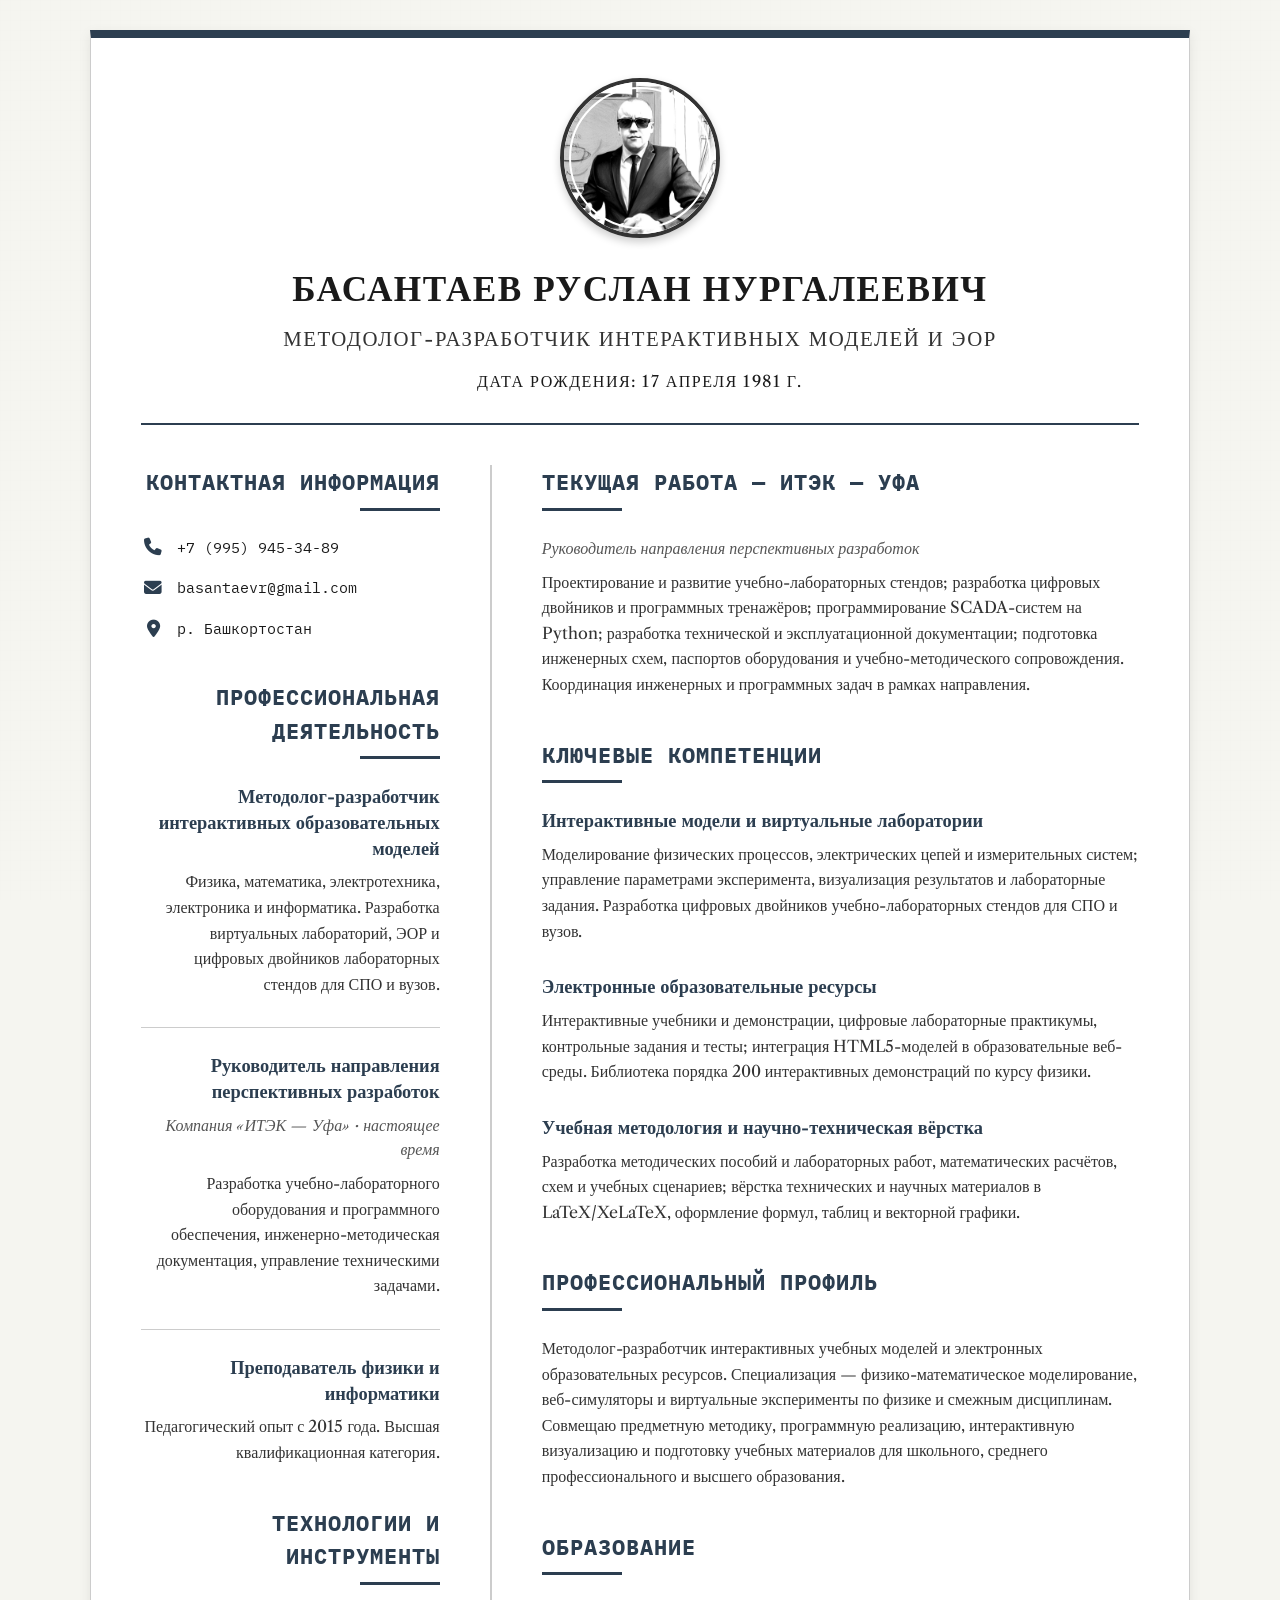
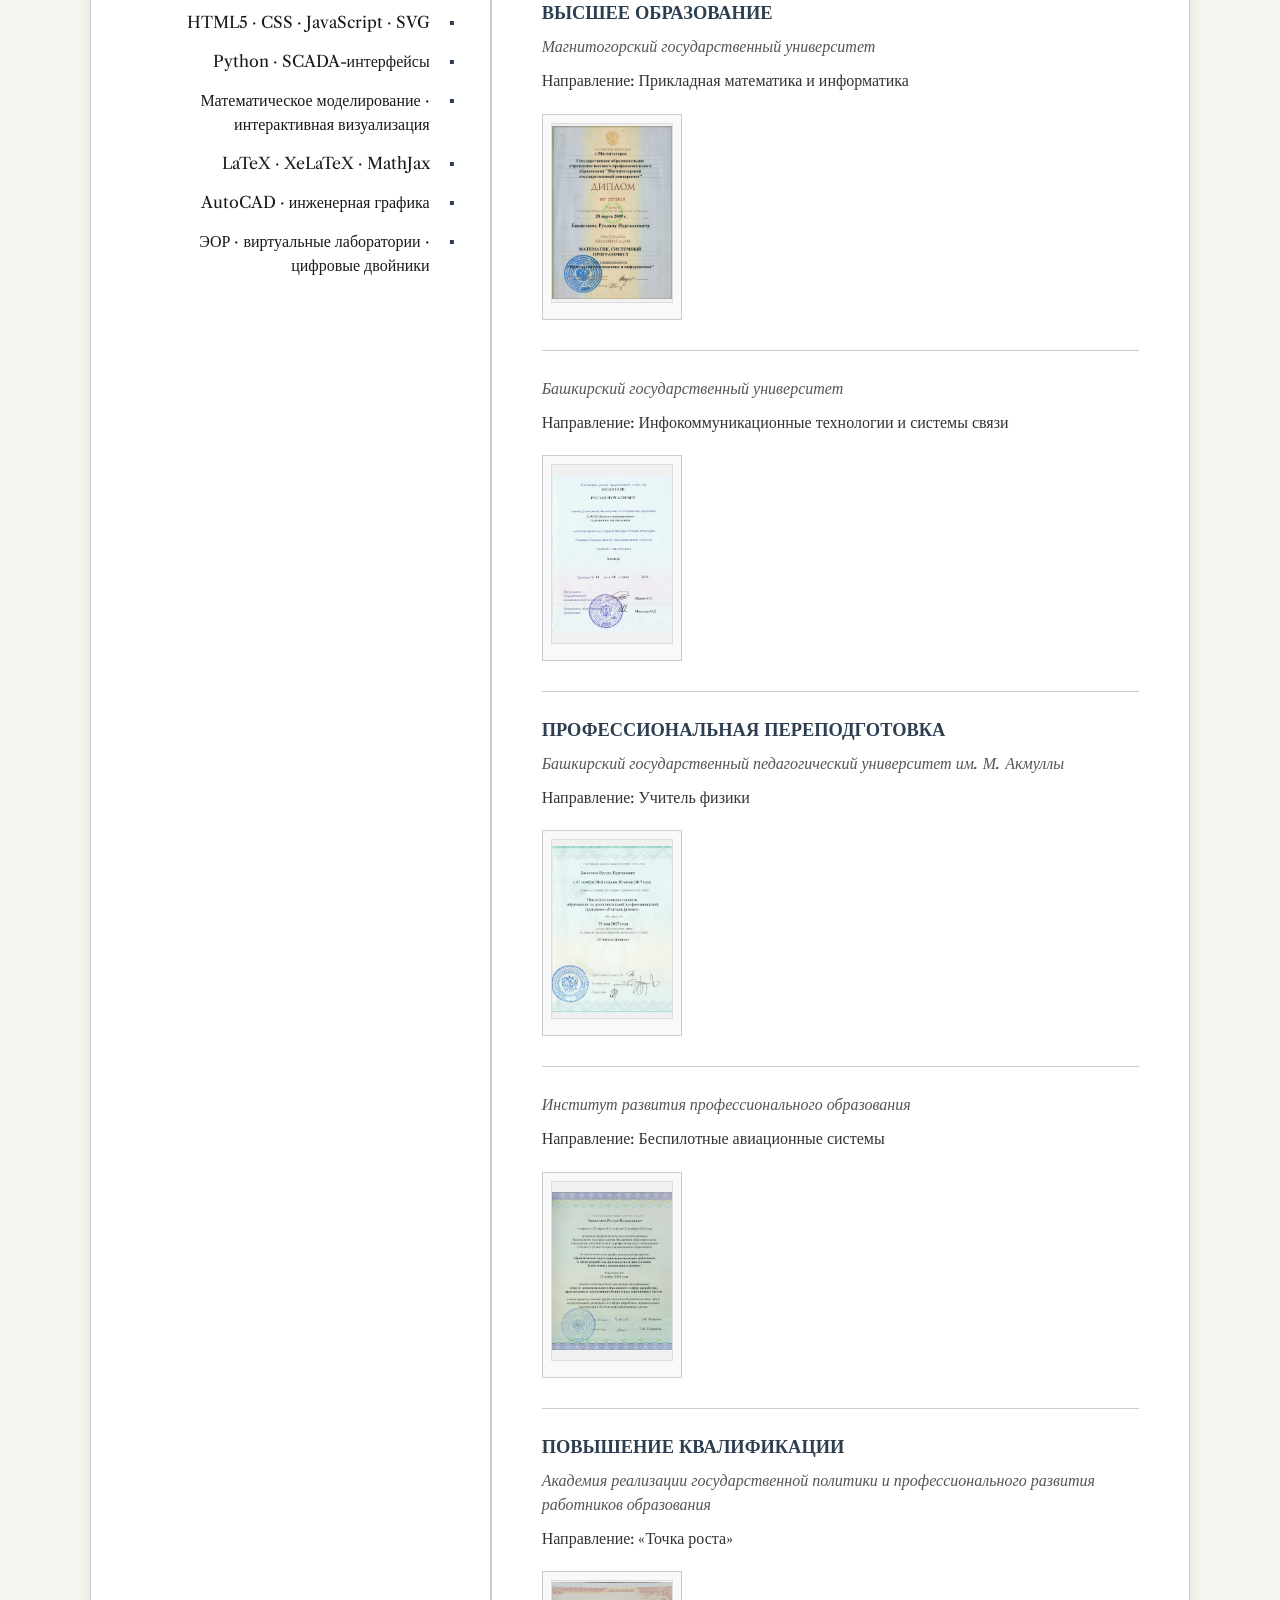
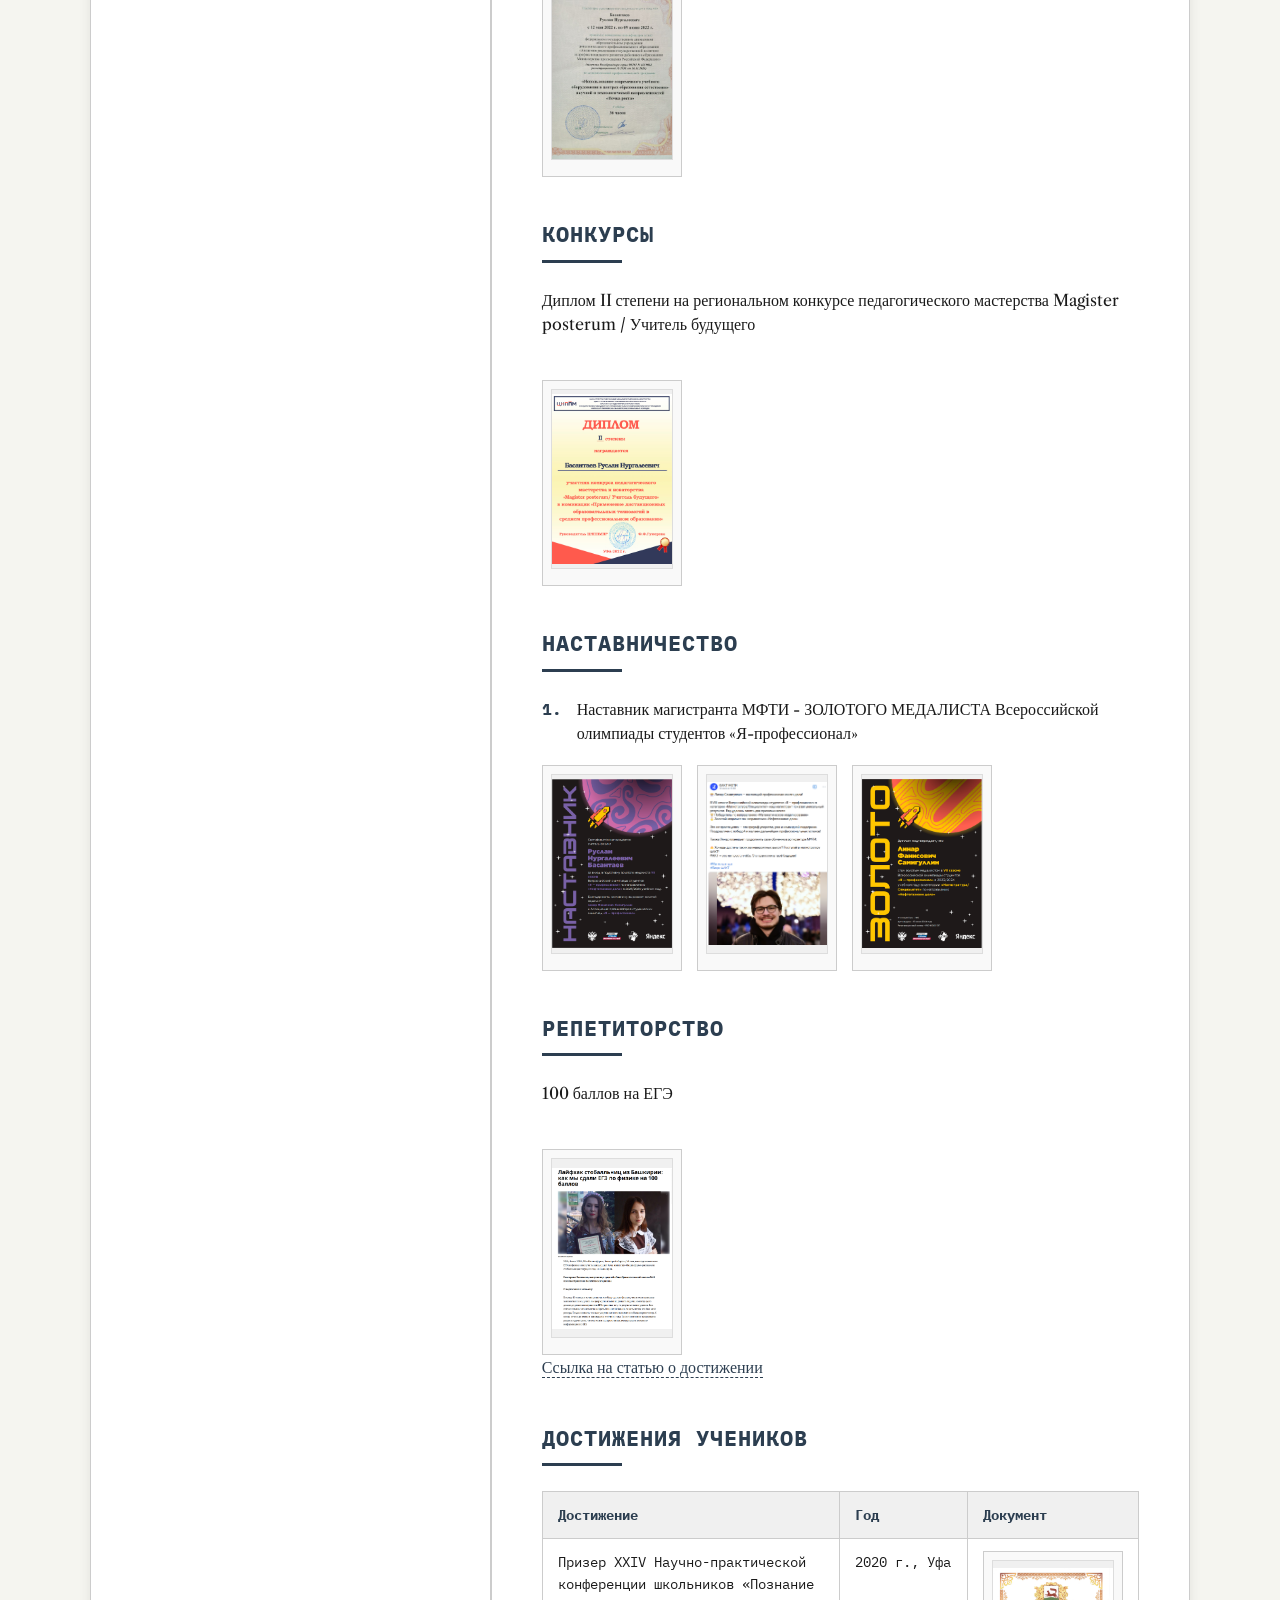
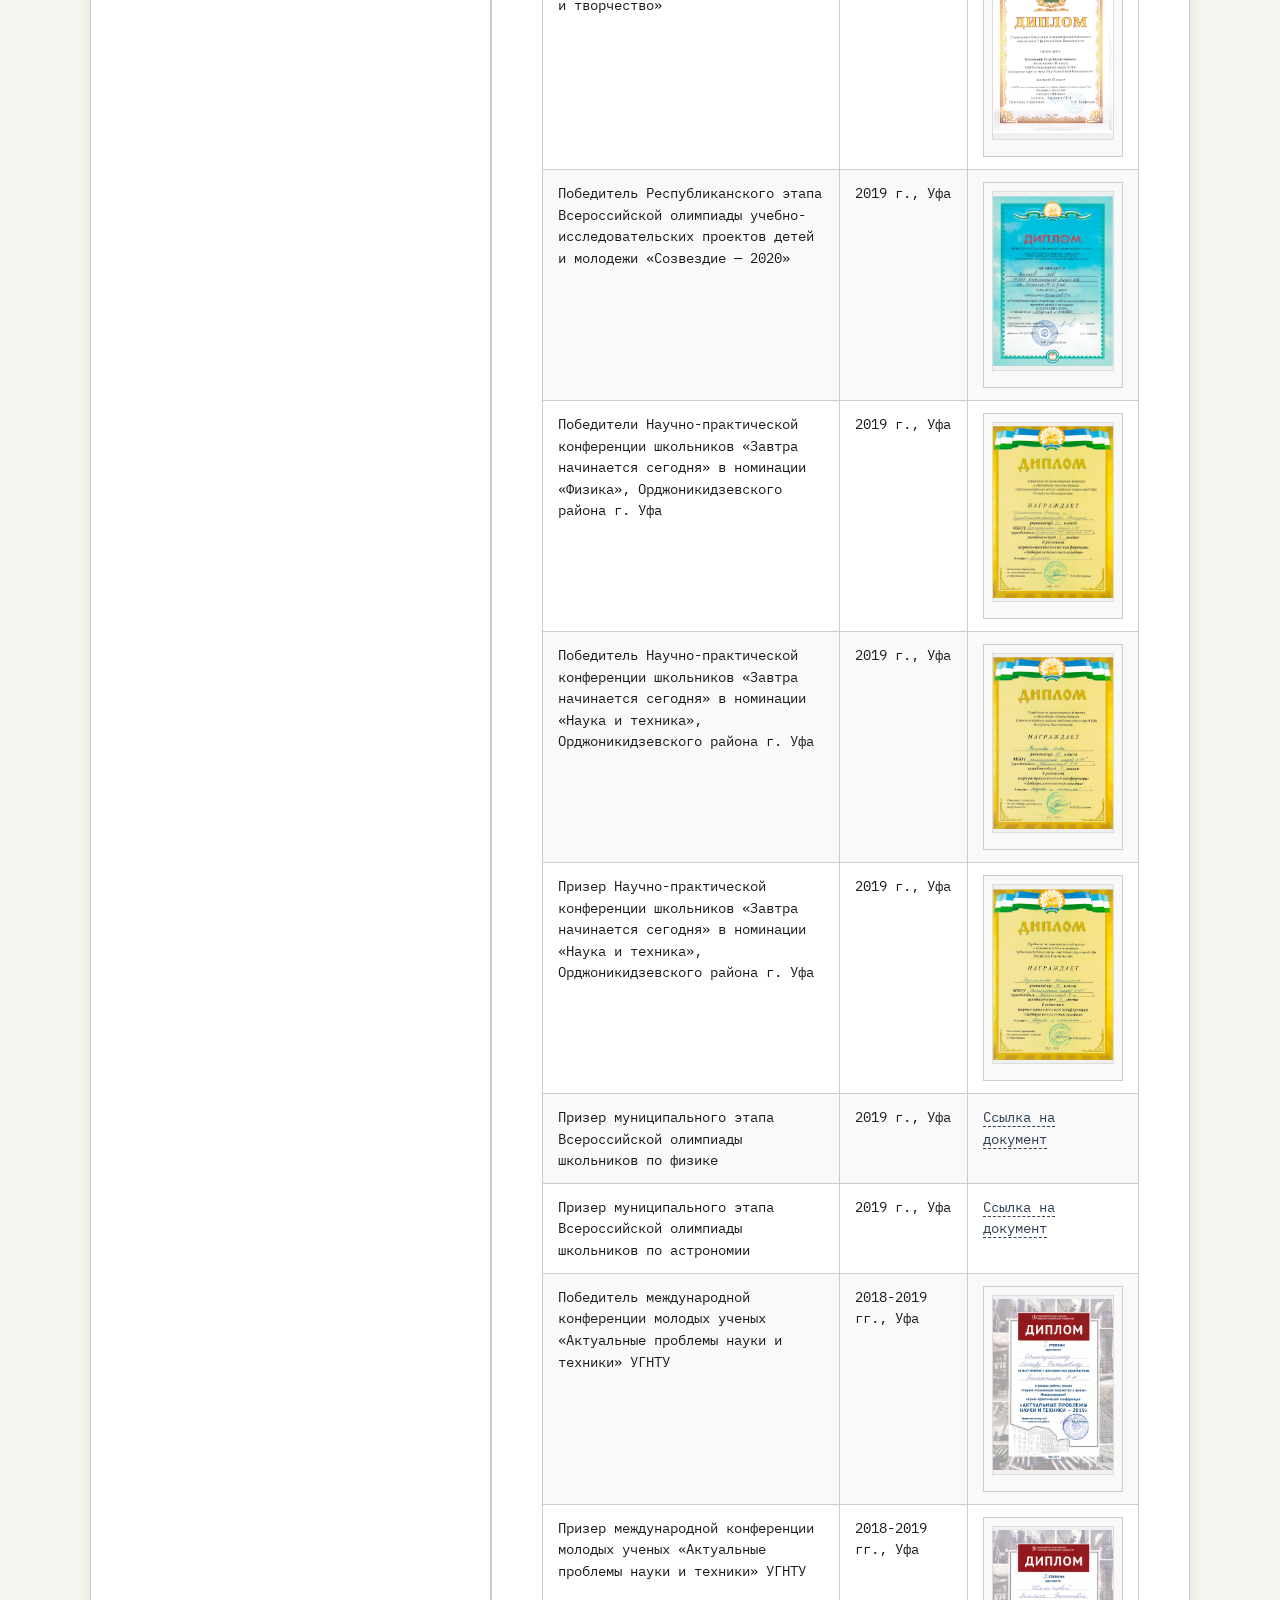
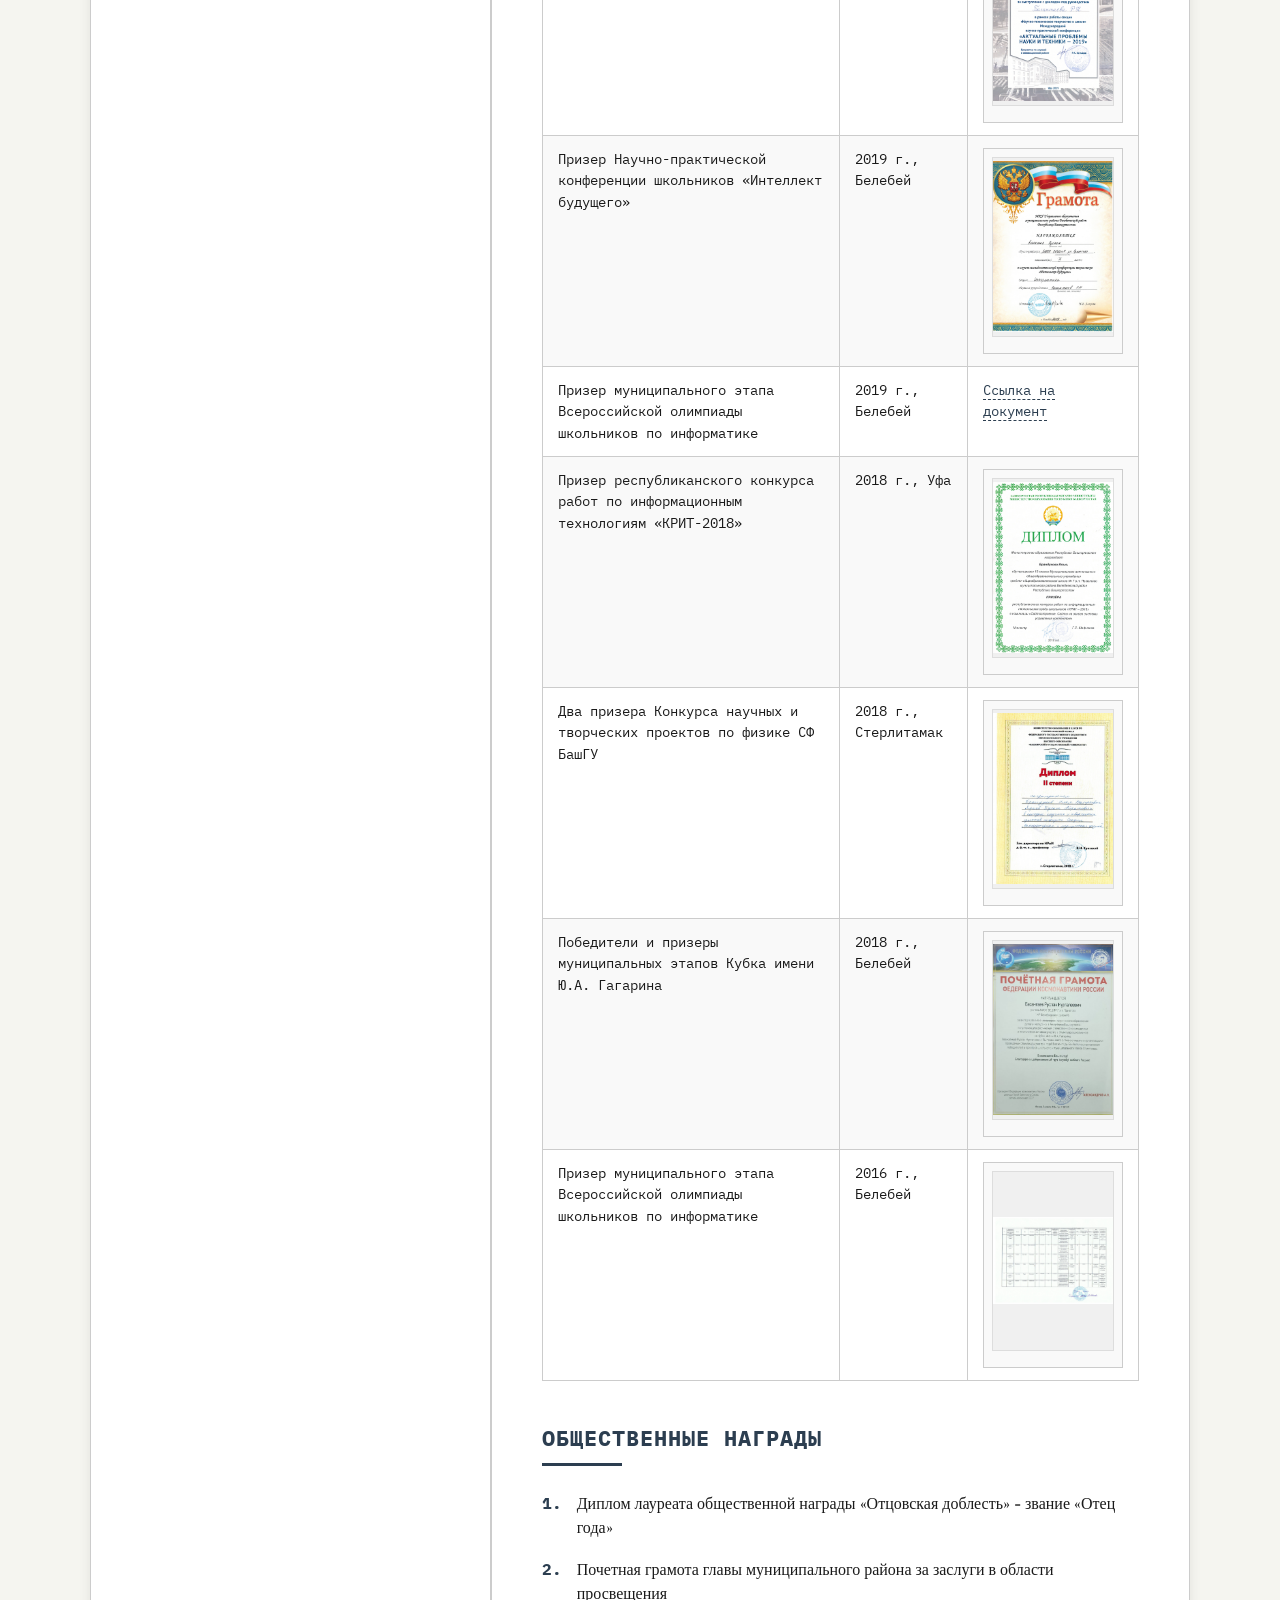
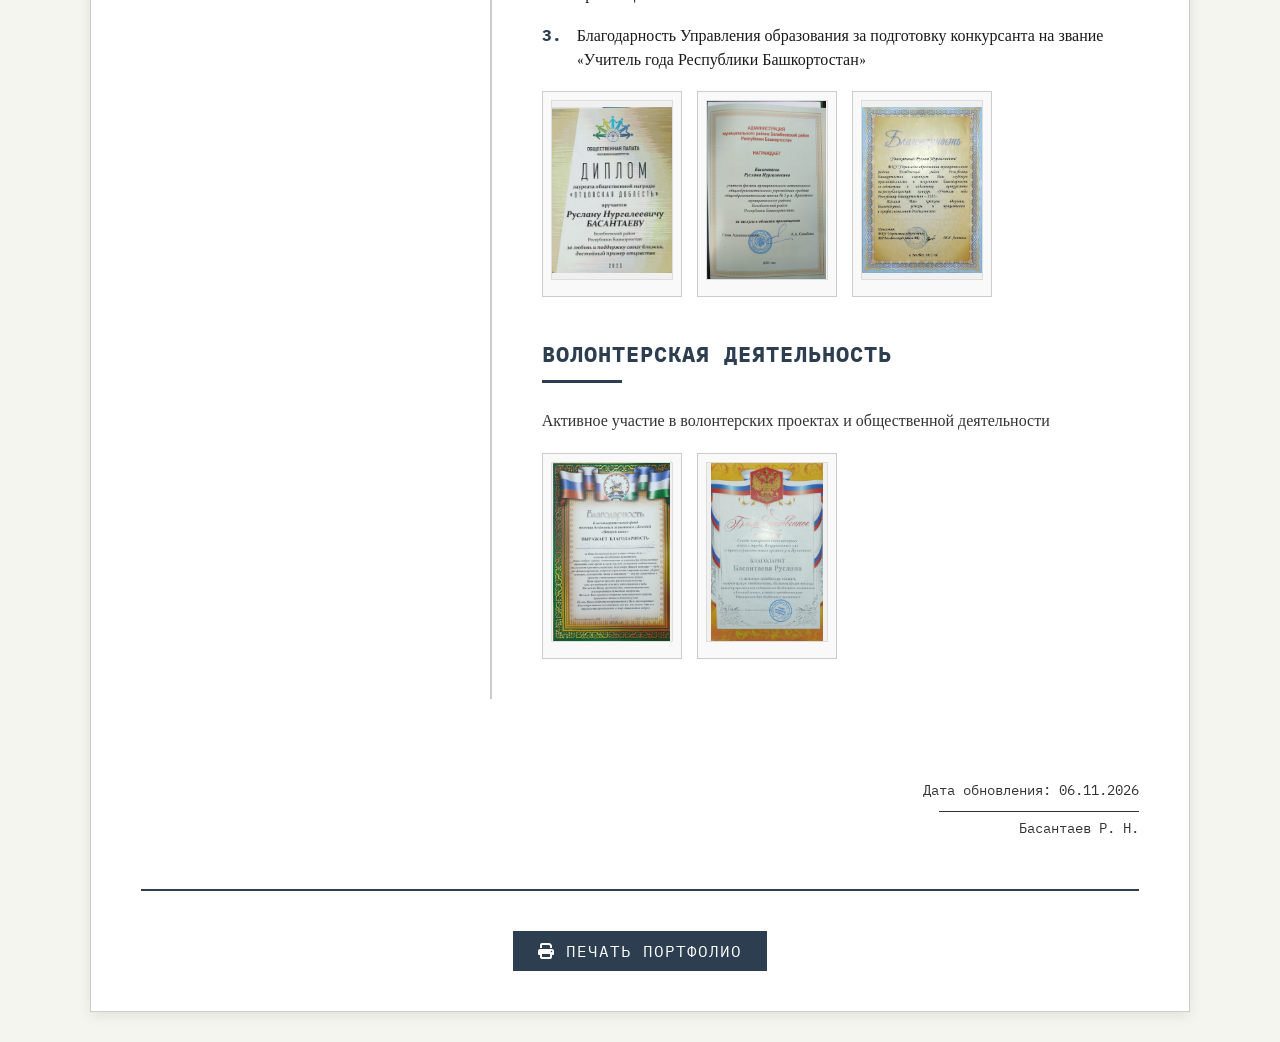
==== resume/index.html @ 33a7aa3a "Rename resume.html to index.html" ====
<!DOCTYPE html>

<html lang="ru">
<head>
<meta charset="utf-8"/>
<meta content="width=device-width, initial-scale=1.0" name="viewport"/>
<title>Резюме и портфолио | Басантаев Руслан Нургалеевич</title>
<link href="https://cdnjs.cloudflare.com/ajax/libs/font-awesome/6.4.0/css/all.min.css" rel="stylesheet"/>
<link href="./css/style.css" rel="stylesheet"/>
</head>
<body>
<div class="resume-container">
<section class="photo-section">
<div class="photo-frame">
<!-- Замените src на путь к вашему фото -->
<img alt="Фото Басантаева Руслана Нургалеевича" class="photo" src="0dVAI6hSGItsMBfYwSBEcs9InA6BLkmw3Iu_71qno-vrOnsrX89E6ayIf4yFvtEb_t-EjavZJ-L7IXu1hBf8FfgZ.jpg"/>
</div>
<div class="name-title">
<h1 class="name">Басантаев Руслан Нургалеевич</h1>
<p class="title">Методолог-разработчик интерактивных моделей и ЭОР</p>
<p>Дата рождения: 17 апреля 1981 г.</p>
</div>
</section>
<section class="content">
<div class="left-column">
<div class="section">
<h2 class="section-title">КОНТАКТНАЯ ИНФОРМАЦИЯ</h2>
<ul class="contact-info">
<li>
<span>+7 (995) 945-34-89</span>
<i class="fas fa-phone"></i>
</li>
<li>
<span>basantaevr@gmail.com</span>
<i class="fas fa-envelope"></i>
</li>
<li>
<span>р. Башкортостан</span>
<i class="fas fa-map-marker-alt"></i>
</li>
</ul>
</div>
<div class="section">
<h2 class="section-title">ПРОФЕССИОНАЛЬНАЯ ДЕЯТЕЛЬНОСТЬ</h2>
<div class="item">
<div class="item-title">Методолог-разработчик интерактивных образовательных моделей</div>
<div class="item-description">Физика, математика, электротехника, электроника и информатика. Разработка виртуальных лабораторий, ЭОР и цифровых двойников лабораторных стендов для СПО и вузов.</div>
</div>
<div class="separator"></div>
<div class="item">
<div class="item-title">Руководитель направления перспективных разработок</div>
<div class="item-subtitle">Компания «ИТЭК — Уфа» · настоящее время</div>
<div class="item-description">Разработка учебно-лабораторного оборудования и программного обеспечения, инженерно-методическая документация, управление техническими задачами.</div>
</div>
<div class="separator"></div>
<div class="item">
<div class="item-title">Преподаватель физики и информатики</div>
<div class="item-description">Педагогический опыт с 2015 года. Высшая квалификационная категория.</div>
</div></div>
<!--<div class="section">
                    <h2 class="section-title">СЛУЖБА В АРМИИ</h2>
                    <div class="item">
                        <div class="item-description">
                            Участник в СВО<br>
                            Старшина инженерно-саперной роты<br>
                            Гвардии сержант инженерно-сапёрных войск
                        </div>
                    </div>
                </div>-->
<div class="section">
<h2 class="section-title">ТЕХНОЛОГИИ И ИНСТРУМЕНТЫ</h2>
<ul class="skill-list">
<li>HTML5 · CSS · JavaScript · SVG</li>
<li>Python · SCADA-интерфейсы</li>
<li>Математическое моделирование · интерактивная визуализация</li>
<li>LaTeX · XeLaTeX · MathJax</li>
<li>AutoCAD · инженерная графика</li>
<li>ЭОР · виртуальные лаборатории · цифровые двойники</li>
</ul></div>
</div>
<div class="right-column">
<div class="section">
<h2 class="section-title">ТЕКУЩАЯ РАБОТА — ИТЭК — УФА</h2>
<div class="item">
<div class="item-subtitle">Руководитель направления перспективных разработок</div>
<div class="item-description">
  Проектирование и развитие учебно-лабораторных стендов; разработка цифровых двойников и
  программных тренажёров; программирование SCADA-систем на Python;
  разработка технической и эксплуатационной документации; подготовка инженерных схем,
  паспортов оборудования и учебно-методического сопровождения. Координация
  инженерных и программных задач в рамках направления.
  </div>
</div>
</div><div class="section">
<h2 class="section-title">КЛЮЧЕВЫЕ КОМПЕТЕНЦИИ</h2>
<div class="item">
<div class="item-title">Интерактивные модели и виртуальные лаборатории</div>
<div class="item-description">Моделирование физических процессов, электрических цепей и измерительных систем; управление параметрами эксперимента, визуализация результатов и лабораторные задания. Разработка цифровых двойников учебно-лабораторных стендов для СПО и вузов.</div>
</div>
<div class="item">
<div class="item-title">Электронные образовательные ресурсы</div>
<div class="item-description">Интерактивные учебники и демонстрации, цифровые лабораторные практикумы, контрольные задания и тесты; интеграция HTML5-моделей в образовательные веб-среды. Библиотека порядка 200 интерактивных демонстраций по курсу физики.</div>
</div>
<div class="item">
<div class="item-title">Учебная методология и научно-техническая вёрстка</div>
<div class="item-description">Разработка методических пособий и лабораторных работ, математических расчётов, схем и учебных сценариев; вёрстка технических и научных материалов в LaTeX/XeLaTeX, оформление формул, таблиц и векторной графики.</div>
</div>
</div><div class="section">
<h2 class="section-title">ПРОФЕССИОНАЛЬНЫЙ ПРОФИЛЬ</h2>
<div class="item-description">
 Методолог-разработчик интерактивных учебных моделей и электронных образовательных ресурсов.
 Специализация — физико-математическое моделирование, веб-симуляторы и виртуальные эксперименты
 по физике и смежным дисциплинам. Совмещаю предметную методику, программную реализацию,
 интерактивную визуализацию и подготовку учебных материалов для школьного,
 среднего профессионального и высшего образования.
 </div>
</div><div class="section">
<h2 class="section-title">ОБРАЗОВАНИЕ</h2>
<div class="item">
<div class="item-title">ВЫСШЕЕ ОБРАЗОВАНИЕ</div>
<div class="item-subtitle">Магнитогорский государственный университет</div>
<div class="item-description">
                            Направление: Прикладная математика и информатика
                        </div>
<!-- Галерея документов -->
<div class="document-gallery">
<div aria-label="Открыть документ" class="document-item" data-modal-src="./img/dip1.jpg" role="button" tabindex="0">
<div class="document-preview">
<img alt="Диплом МГУ" src="./img/dip1.jpg"/>
</div>
</div>
</div>
</div>
<div class="separator"></div>
<div class="item">
<div class="item-subtitle">Башкирский государственный университет</div>
<div class="item-description">
                            Направление: Инфокоммуникационные технологии и системы связи
                        </div>
<!-- Галерея документов -->
<div class="document-gallery">
<div aria-label="Открыть документ" class="document-item" data-modal-src="./img/dip2.jpg" role="button" tabindex="0">
<div class="document-preview">
<img alt="Диплом БашГУ" src="./img/dip2.jpg"/>
</div>
</div>
</div>
</div>
<div class="separator"></div>
<div class="item">
<div class="item-title">ПРОФЕССИОНАЛЬНАЯ ПЕРЕПОДГОТОВКА</div>
<div class="item-subtitle">Башкирский государственный педагогический университет им. М. Акмуллы</div>
<div class="item-description">
                            Направление: Учитель физики
                        </div>
<!-- Галерея документов -->
<div class="document-gallery">
<div aria-label="Открыть документ" class="document-item" data-modal-src="./img/dip3.jpg" role="button" tabindex="0">
<div class="document-preview">
<img alt="Диплом переподготовки" src="./img/dip3.jpg"/>
</div>
</div>
</div>
</div>
<div class="separator"></div>
<div class="item">
<div class="item-subtitle">Институт развития профессионального образования</div>
<div class="item-description">
                            Направление: Беспилотные авиационные системы
                        </div>
<!-- Галерея документов -->
<div class="document-gallery">
<div aria-label="Открыть документ" class="document-item" data-modal-src="./img/dip4.jpg" role="button" tabindex="0">
<div class="document-preview">
<img alt="Диплом БАС" src="./img/dip4.jpg"/>
</div>
</div>
</div>
</div>
<div class="separator"></div>
<div class="item">
<div class="item-title">ПОВЫШЕНИЕ КВАЛИФИКАЦИИ</div>
<div class="item-subtitle">Академия реализации государственной политики и профессионального развития работников образования</div>
<div class="item-description">
                            Направление: «Точка роста»
                        </div>
<!-- Галерея документов -->
<div class="document-gallery">
<div aria-label="Открыть документ" class="document-item" data-modal-src="./img/dip5.jpg" role="button" tabindex="0">
<div class="document-preview">
<img alt="Удостоверение" src="./img/dip5.jpg"/>
</div>
</div>
</div>
</div>
</div>
<div class="section">
<h2 class="section-title">Конкурсы</h2>
                    Диплом II степени на региональном конкурсе педагогического мастерства Magister posterum / Учитель будущего 
                            <br/><br/>
<!-- Галерея документов репетиторства -->
<div class="document-gallery">
<div aria-label="Открыть документ" class="document-item" data-modal-src="./img/magister.jpg" role="button" tabindex="0">
<div class="document-preview">
<img alt="Стобальница 2019" src="./img/magister.jpg"/>
</div>
</div>
</div>
</div>
<div class="section">
<h2 class="section-title">Наставничество</h2>
<ul class="achievement-list">
<li>Наставник магистранта МФТИ - ЗОЛОТОГО МЕДАЛИСТА Всероссийской олимпиады студентов «Я-профессионал» </li>
</ul>
<!-- Галерея документов общественных наград -->
<div class="document-gallery">
<div aria-label="Открыть документ" class="document-item" data-modal-src="./img/linar1.PNG" role="button" tabindex="0">
<div class="document-preview">
<img alt="Почетная грамота" src="./img/linar1.PNG"/>
</div>
</div>
<div aria-label="Открыть документ" class="document-item" data-modal-src="./img/linar.PNG" role="button" tabindex="0">
<div class="document-preview">
<img alt="Диплом Отец года" src="./img/linar.PNG"/>
</div>
</div>
<div aria-label="Открыть документ" class="document-item" data-modal-src="./img/linar2.PNG" role="button" tabindex="0">
<div class="document-preview">
<img alt="Благодарность" src="./img/linar2.PNG"/>
</div>
</div>
</div>
</div>
<div class="section">
<h2 class="section-title">РЕПЕТИТОРСТВО</h2>
                    100 баллов на ЕГЭ
                            <br/><br/>
<!-- Галерея документов репетиторства -->
<div class="document-gallery">
<div aria-label="Открыть документ" class="document-item" data-modal-src="./img/katya.PNG" role="button" tabindex="0">
<div class="document-preview">
<img alt="Стобальница 2019" src="./img/katya.PNG"/>
</div>
</div>
</div>
<div class="item">
<div class="item-description">
<a href="https://www.bashinform.ru/news/social/2018-07-04/layfhak-stoballnits-iz-bashkirii-kak-my-sdali-ege-po-fizike-na-100-ballov-2157992" target="_blank">Ссылка на статью о достижении</a>
</div>
</div>
</div>
<div class="section">
<h2 class="section-title">ДОСТИЖЕНИЯ УЧЕНИКОВ</h2>
<table class="achievements-table">
<thead>
<tr>
<th>Достижение</th>
<th>Год</th>
<th>Документ</th>
</tr>
</thead>
<tbody>
<tr>
<td>Призер XXIV Научно-практической конференции школьников «Познание и творчество»</td>
<td>2020 г., Уфа</td>
<td>
<div aria-label="Открыть документ" class="document-item" data-modal-src="./img/egorka.jpeg" role="button" tabindex="0">
<div class="document-preview">
<img alt="Призер конференции" src="./img/egorka.jpeg"/>
</div>
</div>
</td>
</tr>
<tr>
<td>Победитель Республиканского этапа Всероссийской олимпиады учебно-исследовательских проектов детей и молодежи «Созвездие — 2020»</td>
<td>2019 г., Уфа</td>
<td>
<div aria-label="Открыть документ" class="document-item" data-modal-src="./img/lev1_1.PNG" role="button" tabindex="0">
<div class="document-preview">
<img alt="Победитель Созвездие" src="./img/lev1.PNG"/>
</div>
</div>
</td>
</tr>
<tr>
<td>Победители  Научно-практической конференции школьников «Завтра начинается сегодня» в номинации «Физика», Орджоникидзевского района г. Уфа</td>
<td>2019 г., Уфа</td>
<td>
<div aria-label="Открыть документ" class="document-item" data-modal-src="./img/ilia_artur.PNG" role="button" tabindex="0">
<div class="document-preview">
<img alt="Победитель физика" src="./img/ilia_artur.PNG"/>
</div>
</div>
</td>
</tr>
<tr>
<td>Победитель  Научно-практической конференции школьников «Завтра начинается сегодня» в номинации «Наука и техника», Орджоникидзевского района г. Уфа</td>
<td>2019 г., Уфа</td>
<td>
<div aria-label="Открыть документ" class="document-item" data-modal-src="./img/lev3.PNG" role="button" tabindex="0">
<div class="document-preview">
<img alt="Победитель наука и техника" src="./img/lev3.PNG"/>
</div>
</div>
</td>
</tr>
<tr>
<td>Призер  Научно-практической конференции школьников «Завтра начинается сегодня» в номинации «Наука и техника», Орджоникидзевского района г. Уфа</td>
<td>2019 г., Уфа</td>
<td>
<div aria-label="Открыть документ" class="document-item" data-modal-src="./img/kamilla.PNG" role="button" tabindex="0">
<div class="document-preview">
<img alt="Призер физика" src="./img/kamilla.PNG"/>
</div>
</div>
</td>
</tr>
<tr>
<td>Призер муниципального этапа Всероссийской олимпиады школьников по физике</td>
<td>2019 г., Уфа</td>
<td>
<a href="./xls/fisica_olimp_ufa.xls">Ссылка на документ</a>
</td>
</tr>
<tr>
<td>Призер муниципального этапа Всероссийской олимпиады школьников по астрономии</td>
<td>2019 г., Уфа</td>
<td>
<a href="./xls/astro.xls">Ссылка на документ</a>
</td>
</tr>
<tr>
<td>Победитель международной конференции молодых ученых «Актуальные проблемы науки и техники» УГНТУ</td>
<td>2018-2019 гг., Уфа</td>
<td>
<div aria-label="Открыть документ" class="document-item" data-modal-src="./img/6.linar_ugntu.jpg" role="button" tabindex="0">
<div class="document-preview">
<img alt="Победители УГНТУ" src="./img/6.linar_ugntu.jpg"/>
</div>
</div>
</td>
</tr>
<tr>
<td>Призер международной конференции молодых ученых «Актуальные проблемы науки и техники» УГНТУ</td>
<td>2018-2019 гг., Уфа</td>
<td>
<div aria-label="Открыть документ" class="document-item" data-modal-src="./img/angelina.jpg" role="button" tabindex="0">
<div class="document-preview">
<img alt="Победители УГНТУ" src="./img/angelina.jpg"/>
</div>
</div>
</td>
</tr>
<tr>
<td>Призер Научно-практической конференции школьников «Интеллект будущего»</td>
<td>2019 г., Белебей</td>
<td>
<div aria-label="Открыть документ" class="document-item" data-modal-src="./img/kasim.jpg" role="button" tabindex="0">
<div class="document-preview">
<img alt="Призер Интеллект будущего" src="./img/kasim.jpg"/>
</div>
</div>
</td>
</tr>
<tr>
<td>Призер муниципального этапа Всероссийской олимпиады школьников по информатике</td>
<td>2019 г., Белебей</td>
<td>
<a href="./img/infa_olimp.jpg">Ссылка на документ</a>
</td>
</tr>
<tr>
<td>Призер республиканского конкурса работ по информационным технологиям «КРИТ-2018»</td>
<td>2018 г., Уфа</td>
<td>
<div aria-label="Открыть документ" class="document-item" data-modal-src="./img/krit.jpg" role="button" tabindex="0">
<div class="document-preview">
<img alt="Призер КРИТ-2018" src="./img/krit.jpg"/>
</div>
</div>
</td>
</tr>
<tr>
<td>Два призера Конкурса научных и творческих проектов по физике СФ БашГУ</td>
<td>2018 г., Стерлитамак</td>
<td>
<div aria-label="Открыть документ" class="document-item" data-modal-src="./img/sterlik.jpg" role="button" tabindex="0">
<div class="document-preview">
<img alt="Призеры физика БашГУ" src="./img/sterlik.jpg"/>
</div>
</div>
</td>
</tr>
<tr>
<td>Победители и призеры муниципальных этапов Кубка имени Ю.А. Гагарина</td>
<td>2018 г., Белебей</td>
<td>
<div aria-label="Открыть документ" class="document-item" data-modal-src="./img/gagarin.jpg" role="button" tabindex="0">
<div class="document-preview">
<img alt="Призер Гагарин" src="./img/gagarin.jpg"/>
</div>
</div>
</td>
</tr>
<tr>
<td>Призер муниципального этапа Всероссийской олимпиады школьников по информатике</td>
<td>2016 г., Белебей</td>
<td>
<div aria-label="Открыть документ" class="document-item" data-modal-src="./img/holkin.jpg" role="button" tabindex="0">
<div class="document-preview">
<img alt="Призер информатика" src="./img/holkin.jpg"/>
</div>
</div>
</td>
</tr>
</tbody>
</table>
</div>
<div class="section">
<h2 class="section-title">ОБЩЕСТВЕННЫЕ НАГРАДЫ</h2>
<ul class="achievement-list">
<li>Диплом лауреата общественной награды «Отцовская доблесть» - звание «Отец года»</li>
<li>Почетная грамота главы муниципального района за заслуги в области просвещения</li>
<li>Благодарность Управления образования за подготовку конкурсанта на звание «Учитель года Республики Башкортостан»</li>
</ul>
<!-- Галерея документов общественных наград -->
<div class="document-gallery">
<div aria-label="Открыть документ" class="document-item" data-modal-src="./img/dip6.jpg" role="button" tabindex="0">
<div class="document-preview">
<img alt="Диплом Отец года" src="./img/dip6.jpg"/>
</div>
</div>
<div aria-label="Открыть документ" class="document-item" data-modal-src="./img/IMG_20230505_165233.jpg" role="button" tabindex="0">
<div class="document-preview">
<img alt="Почетная грамота" src="./img/IMG_20230505_165233.jpg"/>
</div>
</div>
<div aria-label="Открыть документ" class="document-item" data-modal-src="./img/mku.jpg" role="button" tabindex="0">
<div class="document-preview">
<img alt="Благодарность" src="./img/mku.jpg"/>
</div>
</div>
</div>
</div>
<div class="section">
<h2 class="section-title">ВОЛОНТЕРСКАЯ ДЕЯТЕЛЬНОСТЬ</h2>
<div class="item-description">
                        Активное участие в волонтерских проектах и общественной деятельности
                    </div>
<!-- Галерея документов волонтерской деятельности -->
<div class="document-gallery">
<div aria-label="Открыть документ" class="document-item" data-modal-src="./img/vol.jpg" role="button" tabindex="0">
<div class="document-preview">
<img alt="Волонтерская деятельность" src="./img/vol.jpg"/>
</div>
</div>
<div aria-label="Открыть документ" class="document-item" data-modal-src="./img/vol2.jpg" role="button" tabindex="0">
<div class="document-preview">
<img alt="Волонтерская деятельность" src="./img/vol2.jpg"/>
</div>
</div>
</div>
</div>
</div>
</section>
<!-- Подпись -->
<div class="signature">
<div>Дата обновления: 06.11.2026</div>
<div class="signature-line"></div>
<div>Басантаев Р. Н.</div>
</div>
<!-- Модальное окно для просмотра документов -->
<div aria-hidden="true" aria-label="Просмотр документа" aria-modal="true" class="modal" id="documentModal" role="dialog">
<div class="modal-content">
<button aria-label="Закрыть документ" class="close-modal" type="button">×</button>
<img alt="Увеличенный документ" class="modal-image" id="modalImage" src=""/>
</div>
</div><footer>
<button class="print-button">
<i class="fas fa-print"></i> Печать портфолио
            </button>
</footer>
</div>

<script defer="True" src="./js/main.js"></script></body>
</html>
---- resume/css/style.css ----
/* Шрифты */
        @import url('https://fonts.googleapis.com/css2?family=Libre+Caslon+Text:ital,wght@0,400;0,700;1,400&display=swap');
        @import url('https://fonts.googleapis.com/css2?family=IBM+Plex+Mono:wght@300;400;500&display=swap');
        
        * {
            margin: 0;
            padding: 0;
            box-sizing: border-box;
        }
        
        body {
            background-color: #f5f5f0;
            color: #1a1a1a;
            line-height: 1.5;
            font-family: 'Libre Caslon Text', 'Times New Roman', Times, serif;
            font-size: 16px;
            padding: 30px;
            position: relative;
        }
        
        /* Эффект бумаги */
        body:before {
            content: "";
            position: fixed;
            top: 0;
            left: 0;
            width: 100%;
            height: 100%;
            background-image: url('data:image/svg+xml;utf8,<svg width="100" height="100" xmlns="http://www.w3.org/2000/svg"><defs><pattern id="grid" width="10" height="10" patternUnits="userSpaceOnUse"><path d="M 10 0 L 0 0 0 10" fill="none" stroke="rgba(0,0,0,0.05)" stroke-width="0.5"/></pattern></defs><rect width="100%" height="100%" fill="url(%23grid)"/></svg>');
            opacity: 0.3;
            z-index: -1;
            pointer-events: none;
        }
        
        .resume-container {
            max-width: 1100px;
            margin: 0 auto;
            background-color: #ffffff;
            border: 1px solid #cccccc;
            box-shadow: 0 4px 12px rgba(0, 0, 0, 0.08);
            position: relative;
            padding: 40px 50px;
            border-top: 8px solid #2c3e50;
        }
        
        /* Секция с фото */
        .photo-section {
            text-align: center;
            margin-bottom: 40px;
            padding-bottom: 30px;
            border-bottom: 2px solid #2c3e50;
        }
        
        .photo-frame {
            width: 160px;
            height: 160px;
            border-radius: 50%;
            border: 4px solid #333333;
            margin: 0 auto 25px;
            overflow: hidden;
            box-shadow: 0 4px 8px rgba(0, 0, 0, 0.2);
            position: relative;
        }
        
        .photo-frame:before {
            content: "";
            position: absolute;
            top: 5px;
            left: 5px;
            right: 5px;
            bottom: 5px;
            border: 2px solid #ffffff;
            border-radius: 50%;
            z-index: 1;
        }
        
        .photo {
            width: 100%;
            height: 100%;
            object-fit: cover;
            filter: grayscale(30%);
        }
        
        .name-title {
            text-transform: uppercase;
            letter-spacing: 1.5px;
        }
        
        .name {
            font-size: 2.2rem;
            font-weight: 700;
            margin-bottom: 8px;
            color: #1a1a1a;
            font-family: 'Libre Caslon Text', 'Times New Roman', Times, serif;
        }
        
        .title {
            font-size: 1.3rem;
            font-weight: 400;
            color: #333333;
            margin-bottom: 15px;
            position: relative;
            display: inline-block;
            padding: 0 20px;
        }
        
        /* Основной контент */
        .content {
            display: flex;
            position: relative;
            margin-top: 20px;
        }
        
        /* Левая колонка */
        .left-column {
            flex: 1;
            padding-right: 50px;
            border-right: 2px solid #cccccc;
            text-align: right;
        }
        
        /* Правая колонка */
        .right-column {
            flex: 2;
            padding-left: 50px;
        }
        
        /* Секции */
        .section {
            margin-bottom: 40px;
            position: relative;
        }
        
        .section-title {
            font-size: 1.4rem;
            color: #2c3e50;
            margin-bottom: 25px;
            position: relative;
            padding-bottom: 12px;
            font-weight: 700;
            text-transform: uppercase;
            letter-spacing: 1px;
            font-family: 'IBM Plex Mono', 'Courier New', monospace;
        }
        
        .left-column .section-title {
            text-align: right;
        }
        
        .right-column .section-title {
            text-align: left;
        }
        
        .section-title:after {
            content: '';
            position: absolute;
            bottom: 0;
            height: 3px;
            background-color: #2c3e50;
        }
        
        .left-column .section-title:after {
            right: 0;
            width: 80px;
        }
        
        .right-column .section-title:after {
            left: 0;
            width: 80px;
        }
        
        /* Элементы в секциях */
        .item {
            margin-bottom: 30px;
            position: relative;
        }
        
        .item-title {
            font-weight: 700;
            font-size: 1.15rem;
            color: #2c3e50;
            margin-bottom: 8px;
            line-height: 1.4;
        }
        
        .item-subtitle {
            color: #555555;
            margin-bottom: 10px;
            font-style: italic;
        }
        
        .item-date {
            color: #2c3e50;
            font-size: 0.95rem;
            font-weight: 500;
            margin-bottom: 12px;
            font-family: 'IBM Plex Mono', 'Courier New', monospace;
        }
        
        .item-description {
            color: #333333;
            line-height: 1.6;
        }
        
        /* Контактная информация */
        .contact-info {
            list-style: none;
        }
        
        .contact-info li {
            margin-bottom: 18px;
            display: flex;
            align-items: center;
            justify-content: flex-end;
            font-family: 'IBM Plex Mono', 'Courier New', monospace;
            font-size: 0.95rem;
        }
        
        .left-column .contact-info li {
            flex-direction: row-reverse;
        }
        
        .contact-info i {
            color: #2c3e50;
            margin-left: 12px;
            font-size: 1.1rem;
            width: 24px;
            text-align: center;
        }
        
        .left-column .contact-info i {
            margin-left: 0;
            margin-right: 12px;
        }
        
        /* Навыки */
        .skill-list {
            list-style: none;
        }
        
        .skill-list li {
            margin-bottom: 15px;
            position: relative;
            padding-right: 10px;
        }
        
        .skill-list li:before {
            content: "▪";
            position: absolute;
            right: -15px;
            color: #2c3e50;
        }
        
        /* Достижения и награды */
        .achievement-list {
            list-style: none;
            counter-reset: achievement-counter;
            padding-left: 0;
        }
        
        .achievement-list li {
            margin-bottom: 18px;
            position: relative;
            padding-left: 35px;
            padding-right: 10px;
            counter-increment: achievement-counter;
        }
        
        .achievement-list li:before {
            content: counter(achievement-counter) ".";
            position: absolute;
            left: 0;
            top: 0;
            font-weight: 700;
            color: #2c3e50;
            font-family: 'IBM Plex Mono', 'Courier New', monospace;
            font-size: 1rem;
        }
        
        /* Галерея документов */
        .document-gallery {
            display: flex;
            flex-wrap: wrap;
            gap: 15px;
            margin-top: 20px;
        }
        
        .document-item {
            width: 140px;
            text-align: center;
            cursor: pointer;
            transition: transform 0.3s;
            border: 1px solid #cccccc;
            padding: 8px;
            background-color: #f9f9f9;
        }
        
        .document-item:hover {
            transform: translateY(-3px);
            box-shadow: 0 3px 8px rgba(0, 0, 0, 0.1);
        }
        
        .document-preview {
            width: 100%;
            height: 180px;
            background-color: #f0f0f0;
            display: flex;
            align-items: center;
            justify-content: center;
            margin-bottom: 8px;
            overflow: hidden;
            border: 1px solid #dddddd;
        }
        
        .document-preview img {
            max-width: 100%;
            max-height: 100%;
            object-fit: contain;
        }
        
        .document-name {
            font-size: 0.85rem;
            color: #555555;
            font-family: 'IBM Plex Mono', 'Courier New', monospace;
            line-height: 1.3;
        }
        
        /* Таблица достижений учеников */
        .achievements-table {
            width: 100%;
            border-collapse: collapse;
            margin-top: 20px;
            font-family: 'IBM Plex Mono', 'Courier New', monospace;
            font-size: 0.9rem;
        }
        
        .achievements-table th {
            background-color: #f0f0f0;
            border: 1px solid #cccccc;
            padding: 12px 15px;
            text-align: left;
            font-weight: 700;
            color: #2c3e50;
        }
        
        .achievements-table td {
            border: 1px solid #cccccc;
            padding: 12px 15px;
            vertical-align: top;
        }
        
        .achievements-table tr:nth-child(even) {
            background-color: #f9f9f9;
        }
        
        .achievements-table tr:hover {
            background-color: #f0f0f0;
        }
        
        /* Модальное окно для документов */
        .modal {
            display: none;
            position: fixed;
            z-index: 1000;
            left: 0;
            top: 0;
            width: 100%;
            height: 100%;
            background-color: rgba(0, 0, 0, 0.85);
            justify-content: center;
            align-items: center;
        }
        
        .modal-content {
            max-width: 90%;
            max-height: 90%;
            background-color: #ffffff;
            border-radius: 0;
            overflow: hidden;
            position: relative;
            border: 2px solid #2c3e50;
        }
        
        .modal-image {
            width: 100%;
            height: auto;
            display: block;
        }
        
        .close-modal {
            position: absolute;
            top: 10px;
            right: 15px;
            background-color: rgba(44, 62, 80, 0.8);
            color: white;
            border: none;
            width: 30px;
            height: 30px;
            font-size: 1.2rem;
            cursor: pointer;
            display: flex;
            align-items: center;
            justify-content: center;
            font-family: 'IBM Plex Mono', 'Courier New', monospace;
        }
        
        /* Адаптивность */
        @media (max-width: 992px) {
            .content {
                padding: 0 10px;
            }
            
            .left-column {
                padding-right: 30px;
            }
            
            .right-column {
                padding-left: 30px;
            }
            
            .resume-container {
                padding: 30px;
            }
        }
        
        @media (max-width: 768px) {
            .content {
                flex-direction: column;
            }
            
            .left-column {
                padding-right: 0;
                padding-bottom: 30px;
                border-right: none;
                border-bottom: 2px solid #cccccc;
                text-align: left;
            }
            
            .right-column {
                padding-left: 0;
                padding-top: 30px;
            }
            
            .left-column .section-title {
                text-align: left;
            }
            
            .left-column .section-title:after {
                left: 0;
                right: auto;
            }
            
            .contact-info li {
                justify-content: flex-start;
            }
            
            .left-column .contact-info li {
                flex-direction: row;
            }
            
            .left-column .contact-info i {
                margin-right: 12px;
                margin-left: 0;
            }
            
            .skill-list li:before {
                left: -15px;
                right: auto;
            }
            
            .name {
                font-size: 1.8rem;
            }
            
            .document-item {
                width: 120px;
            }
            
            body {
                padding: 15px;
            }
            
            .achievements-table {
                display: block;
                overflow-x: auto;
            }
        }
        
        @media (max-width: 480px) {
            .photo-section {
                margin-bottom: 30px;
            }
            
            .photo-frame {
                width: 140px;
                height: 140px;
            }
            
            .name {
                font-size: 1.6rem;
            }
            
            .title {
                font-size: 1.1rem;
            }
            
            .resume-container {
                padding: 25px 20px;
            }
            
            .section-title {
                font-size: 1.2rem;
            }
            
            .document-item {
                width: 100px;
            }
            
            .document-preview {
                height: 140px;
            }
        }
        
        /* Футер */
        footer {
            margin-top: 50px;
            padding-top: 25px;
            border-top: 2px solid #2c3e50;
            text-align: center;
            font-size: 0.9rem;
            color: #666666;
            font-family: 'IBM Plex Mono', 'Courier New', monospace;
        }
        
        .print-button {
            display: inline-block;
            background-color: #2c3e50;
            color: white;
            border: none;
            padding: 10px 25px;
            cursor: pointer;
            font-size: 1rem;
            margin-top: 15px;
            font-family: 'IBM Plex Mono', 'Courier New', monospace;
            letter-spacing: 1px;
            text-transform: uppercase;
        }
        
        .print-button:hover {
            background-color: #1a2530;
        }
        
        /* Разделители */
        .separator {
            height: 1px;
            background-color: #cccccc;
            margin: 25px 0;
            width: 100%;
        }
        
        /* Подпись */
        .signature {
            margin-top: 40px;
            text-align: right;
            font-family: 'IBM Plex Mono', 'Courier New', monospace;
            font-size: 0.9rem;
            color: #333333;
            position: relative;
            padding-top: 40px;
        }
        
        .signature-line {
            width: 200px;
            height: 1px;
            background-color: #333333;
            margin: 10px 0 5px auto;
        }
        
        /* Ссылки */
        a {
            color: #2c3e50;
            text-decoration: none;
            border-bottom: 1px dashed #2c3e50;
        }
        
        a:hover {
            border-bottom: 1px solid #2c3e50;
        }
    
/* Длинный профессиональный заголовок без изменения структуры макета */
.name-title .title { max-width: 760px; line-height: 1.45; }

/* Функциональные дополнения для просмотрщика документов. Исходные шрифты и цвета сохранены. */
.document-item[role="button"]:focus-visible { outline: 2px solid #2c3e50; outline-offset: 3px; }
.modal[aria-hidden="false"] { display: flex; }
.modal-content { max-width: min(95vw, 1100px); max-height: 92vh; }
.modal-image { max-height: 85vh; width: auto; max-width: 100%; object-fit: contain; }
.close-modal { z-index: 2; }
.close-modal:focus-visible { outline: 2px solid white; outline-offset: 2px; }
@media print { .modal { display: none !important; } .print-button { display: none !important; } }
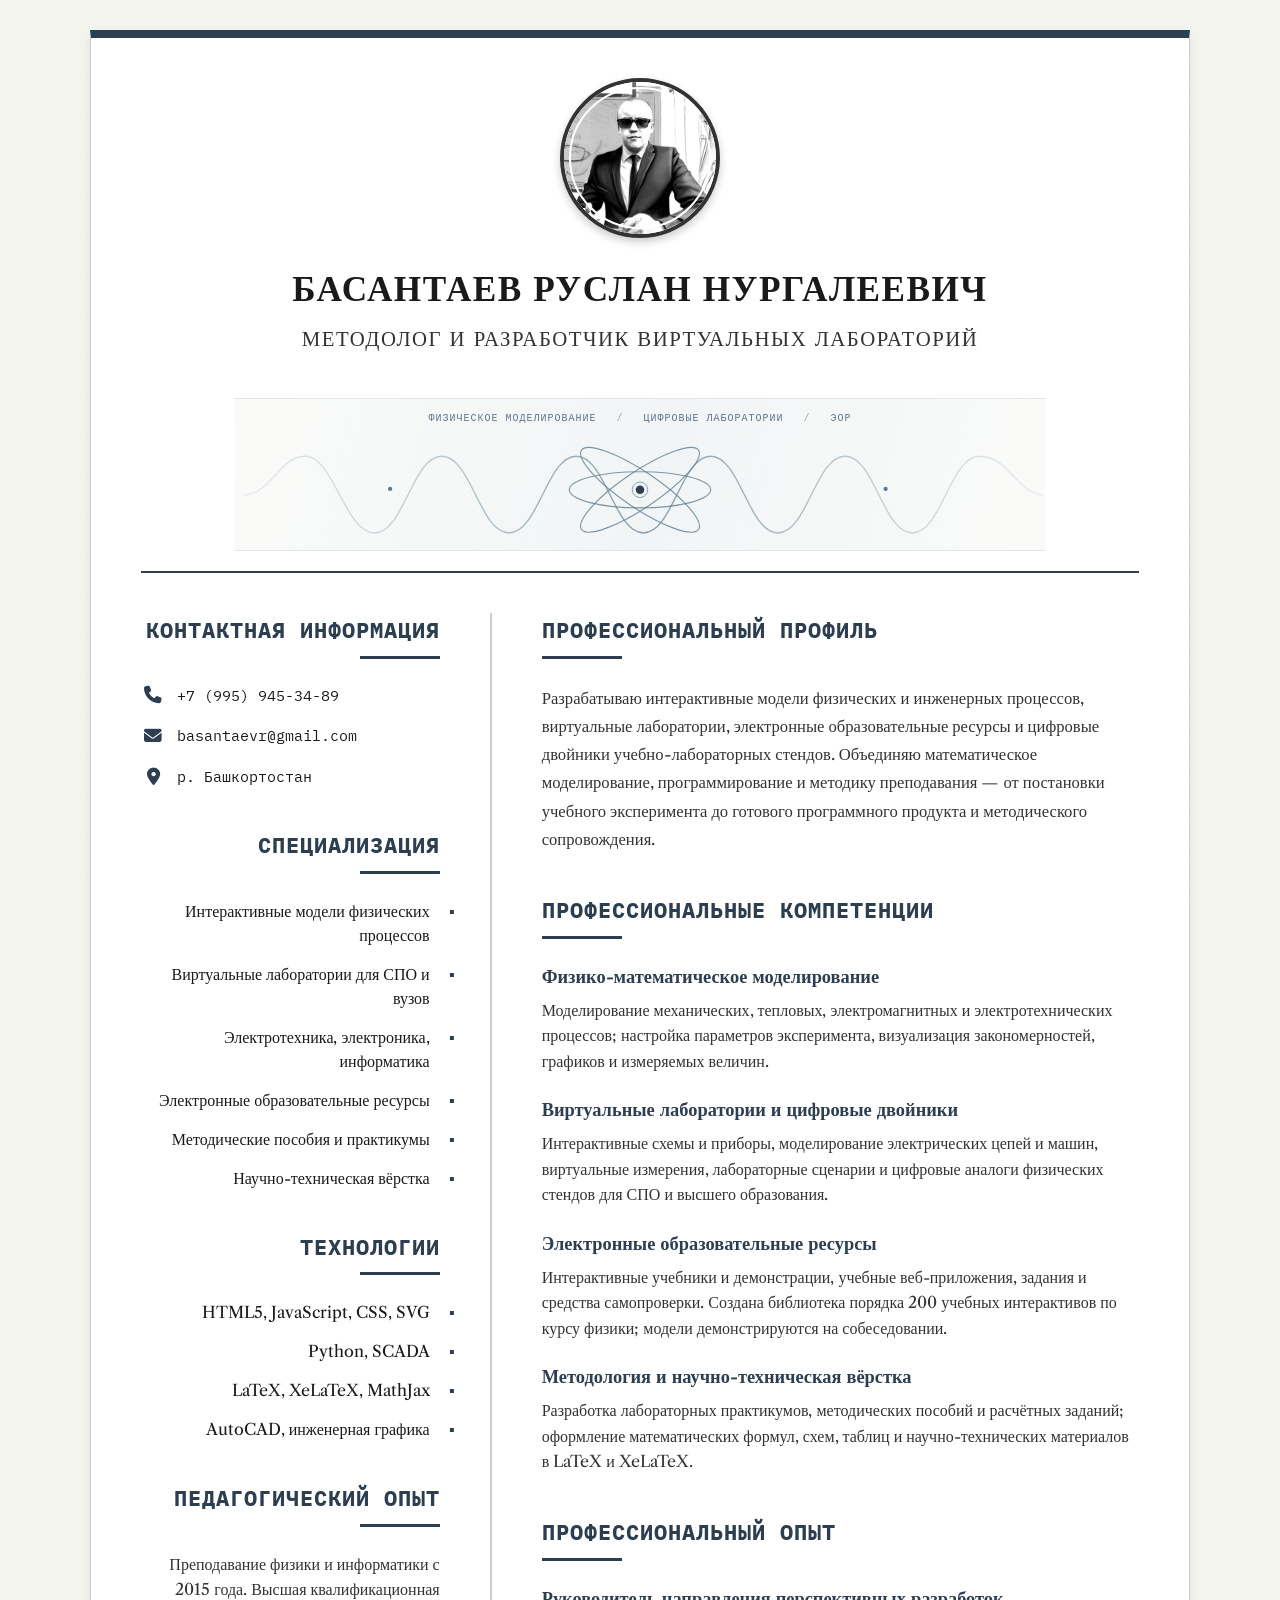
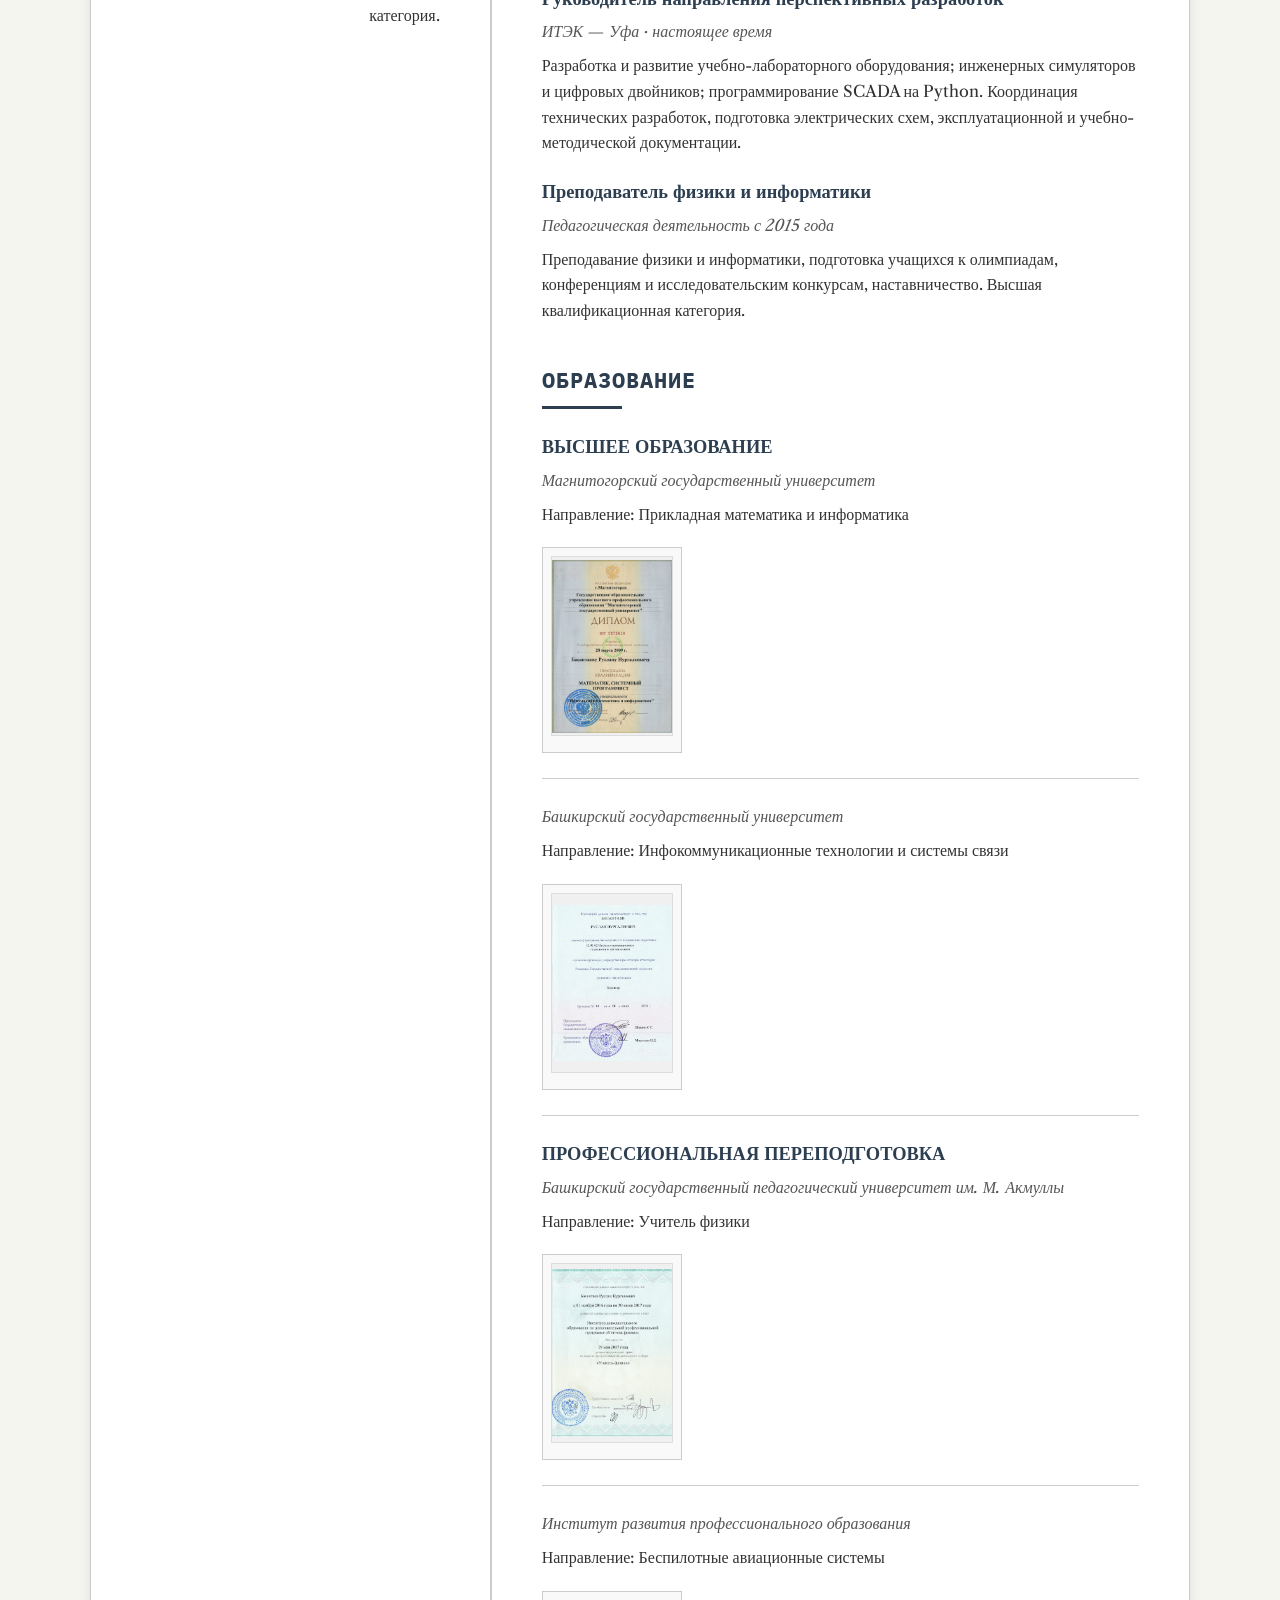
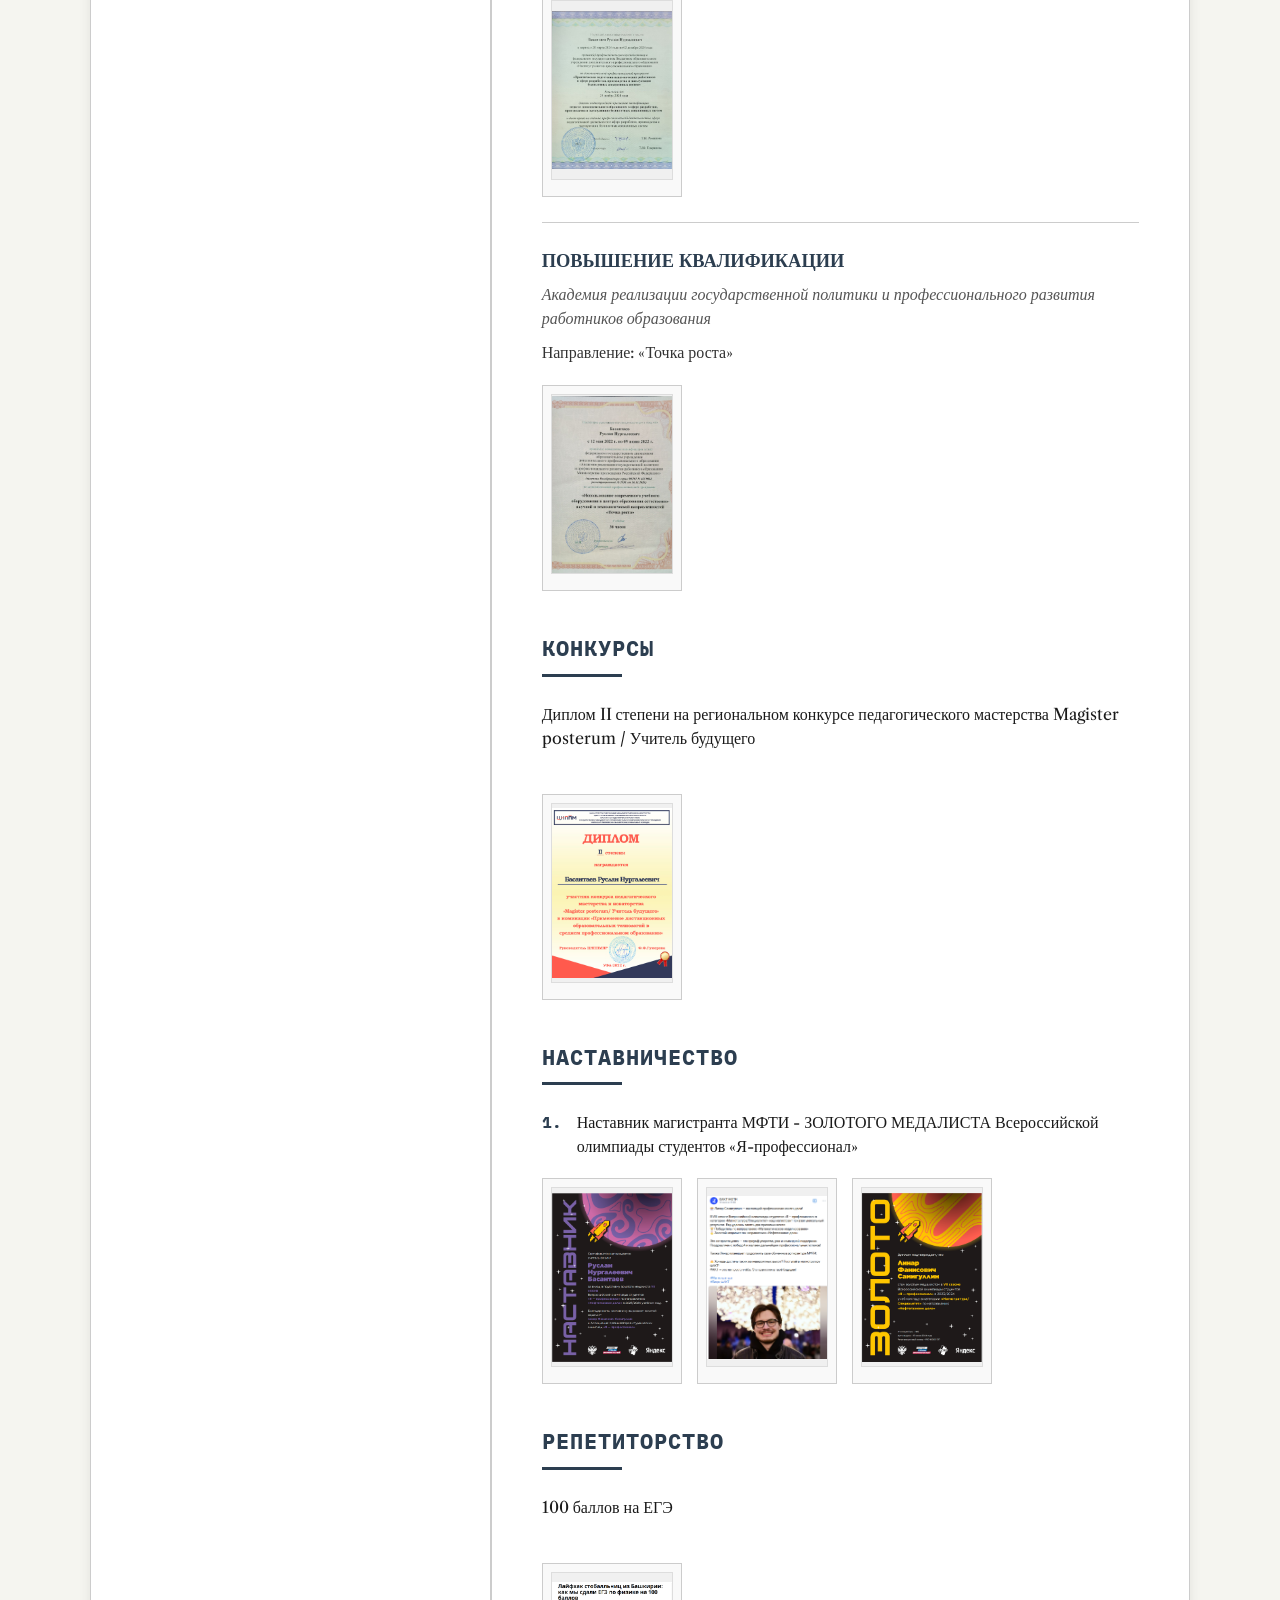
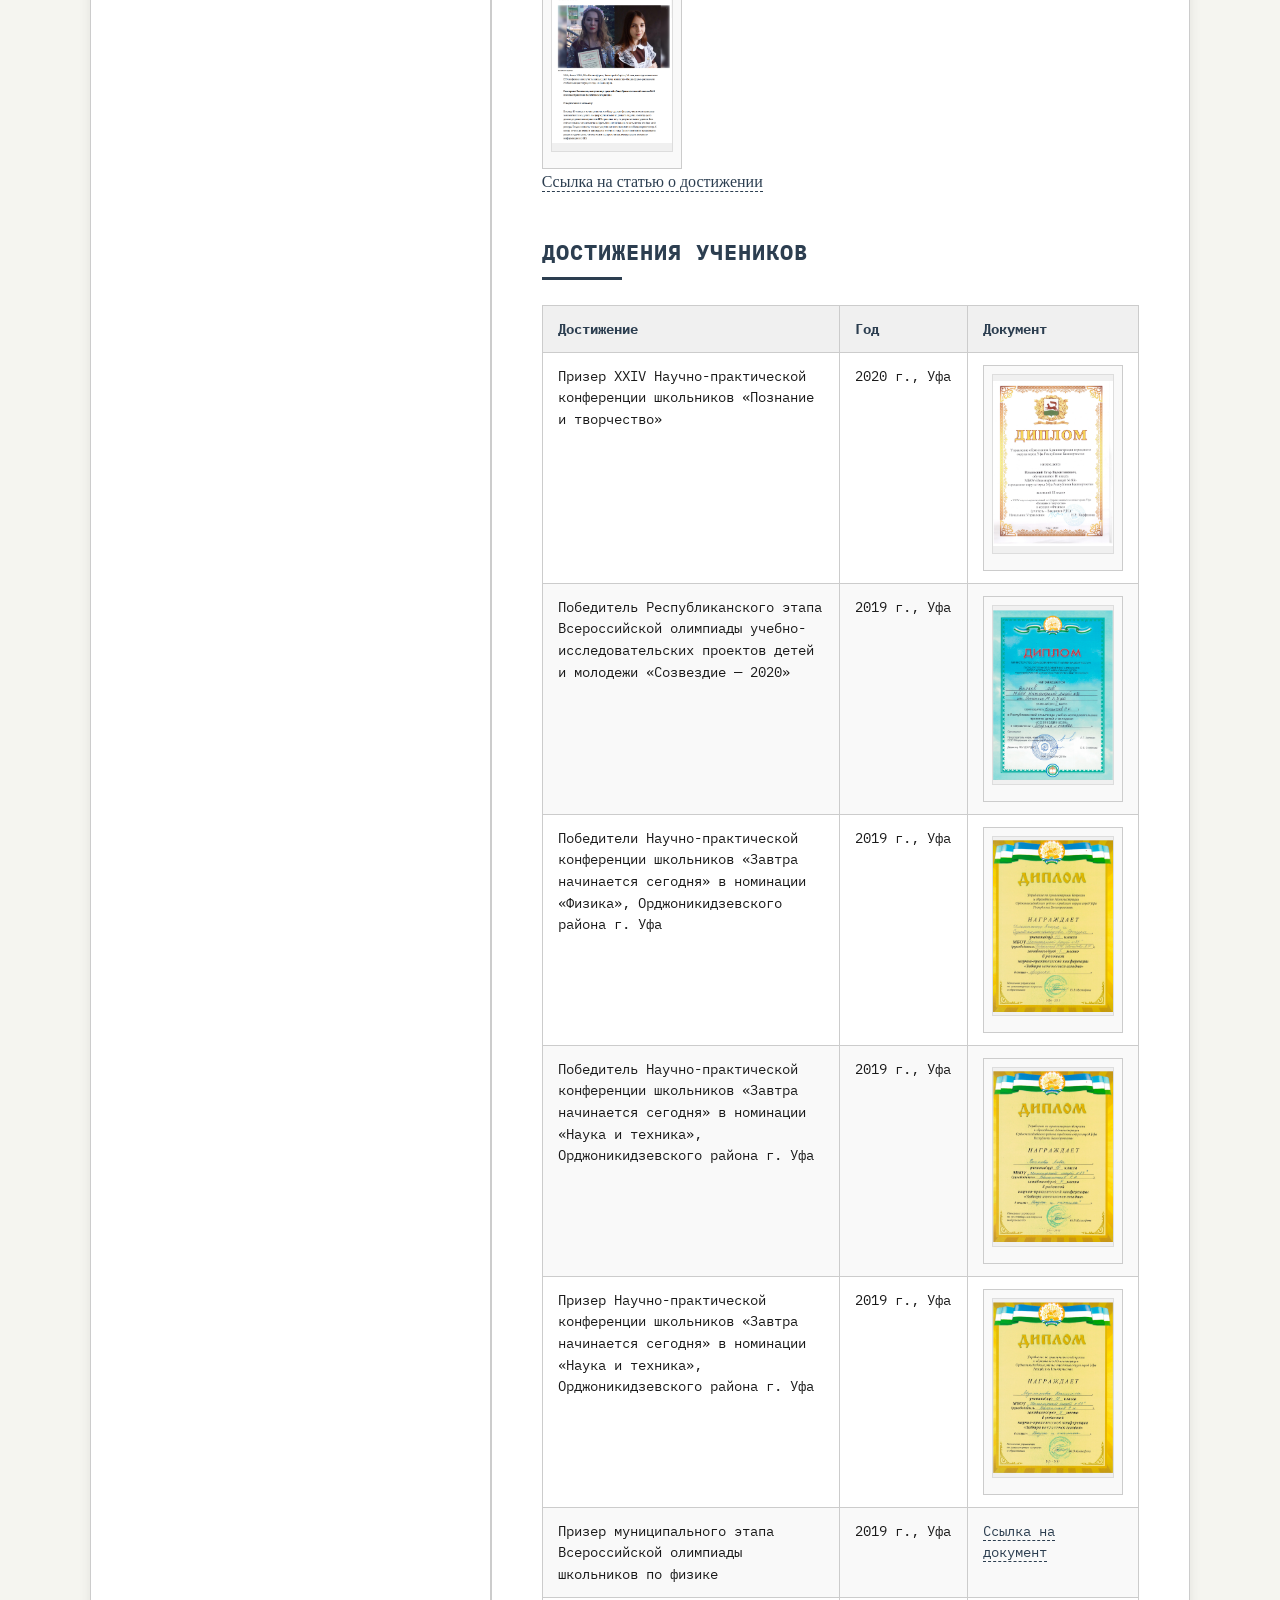
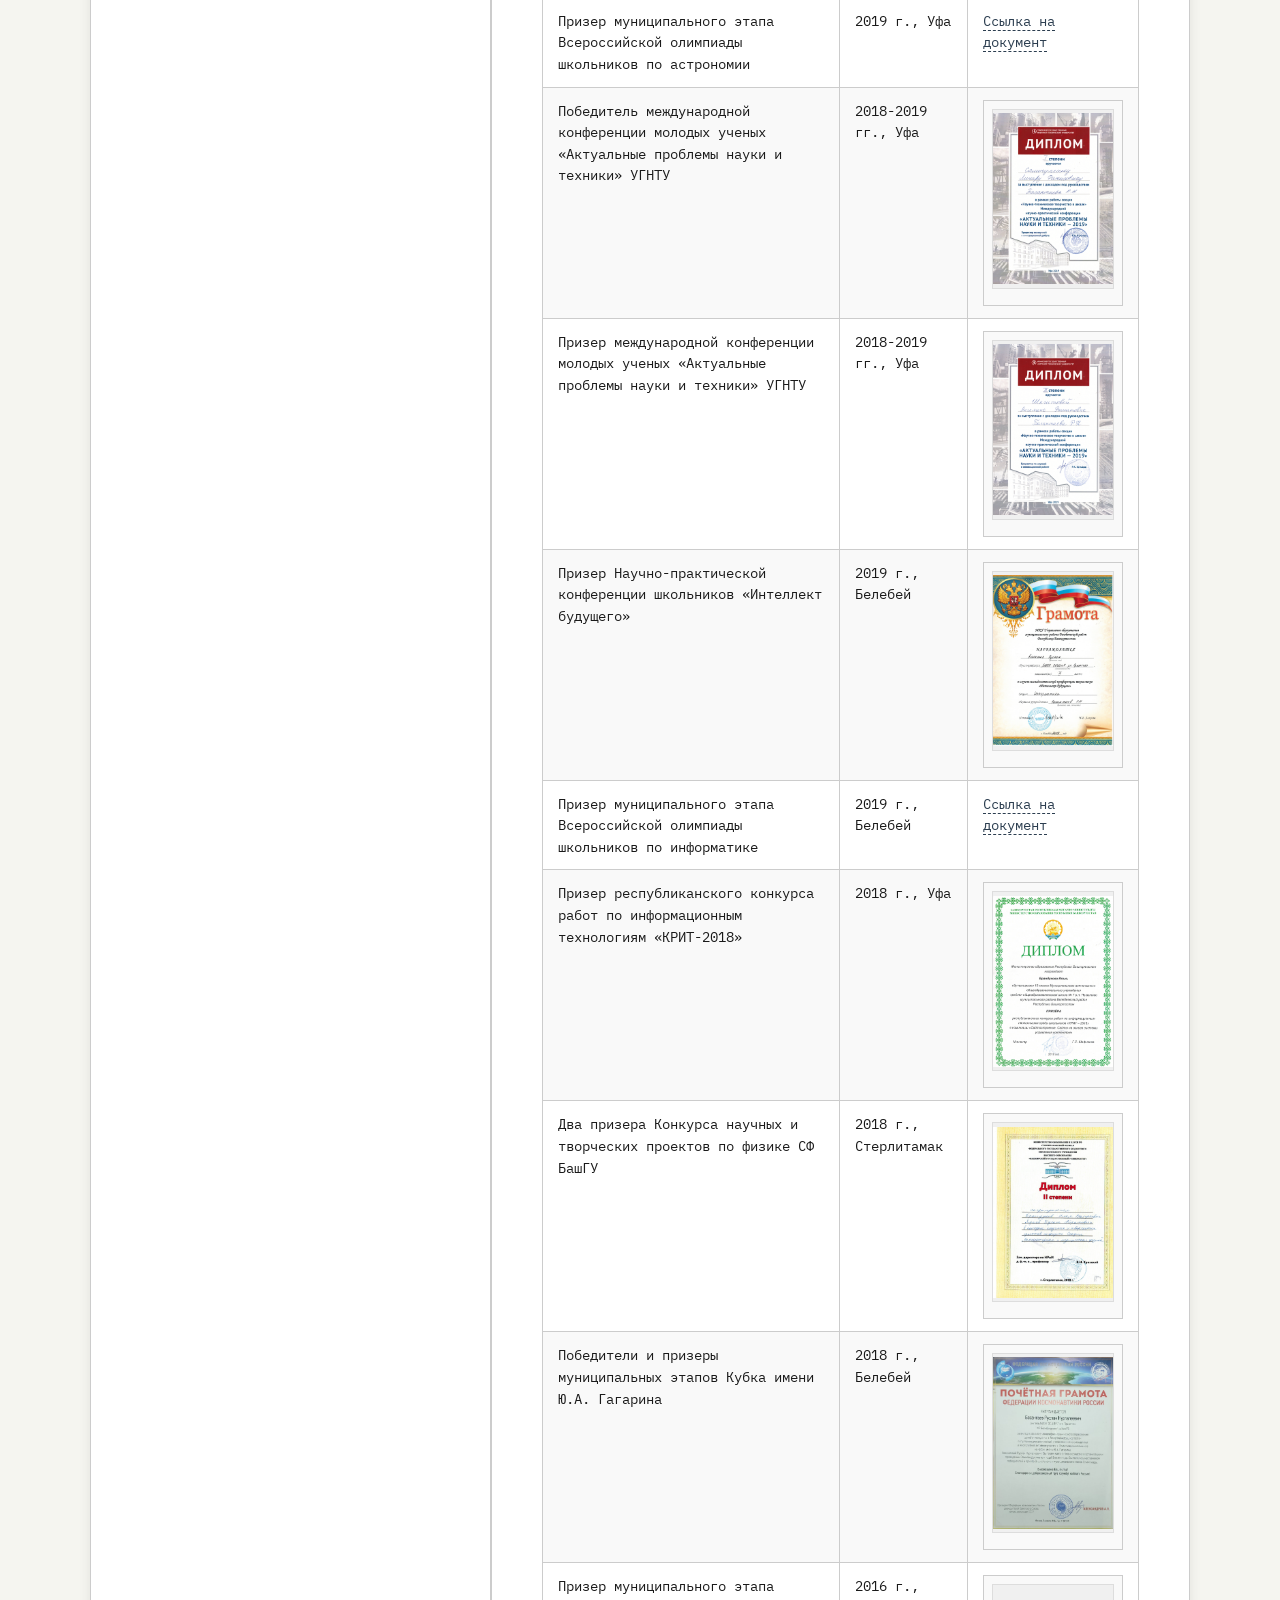
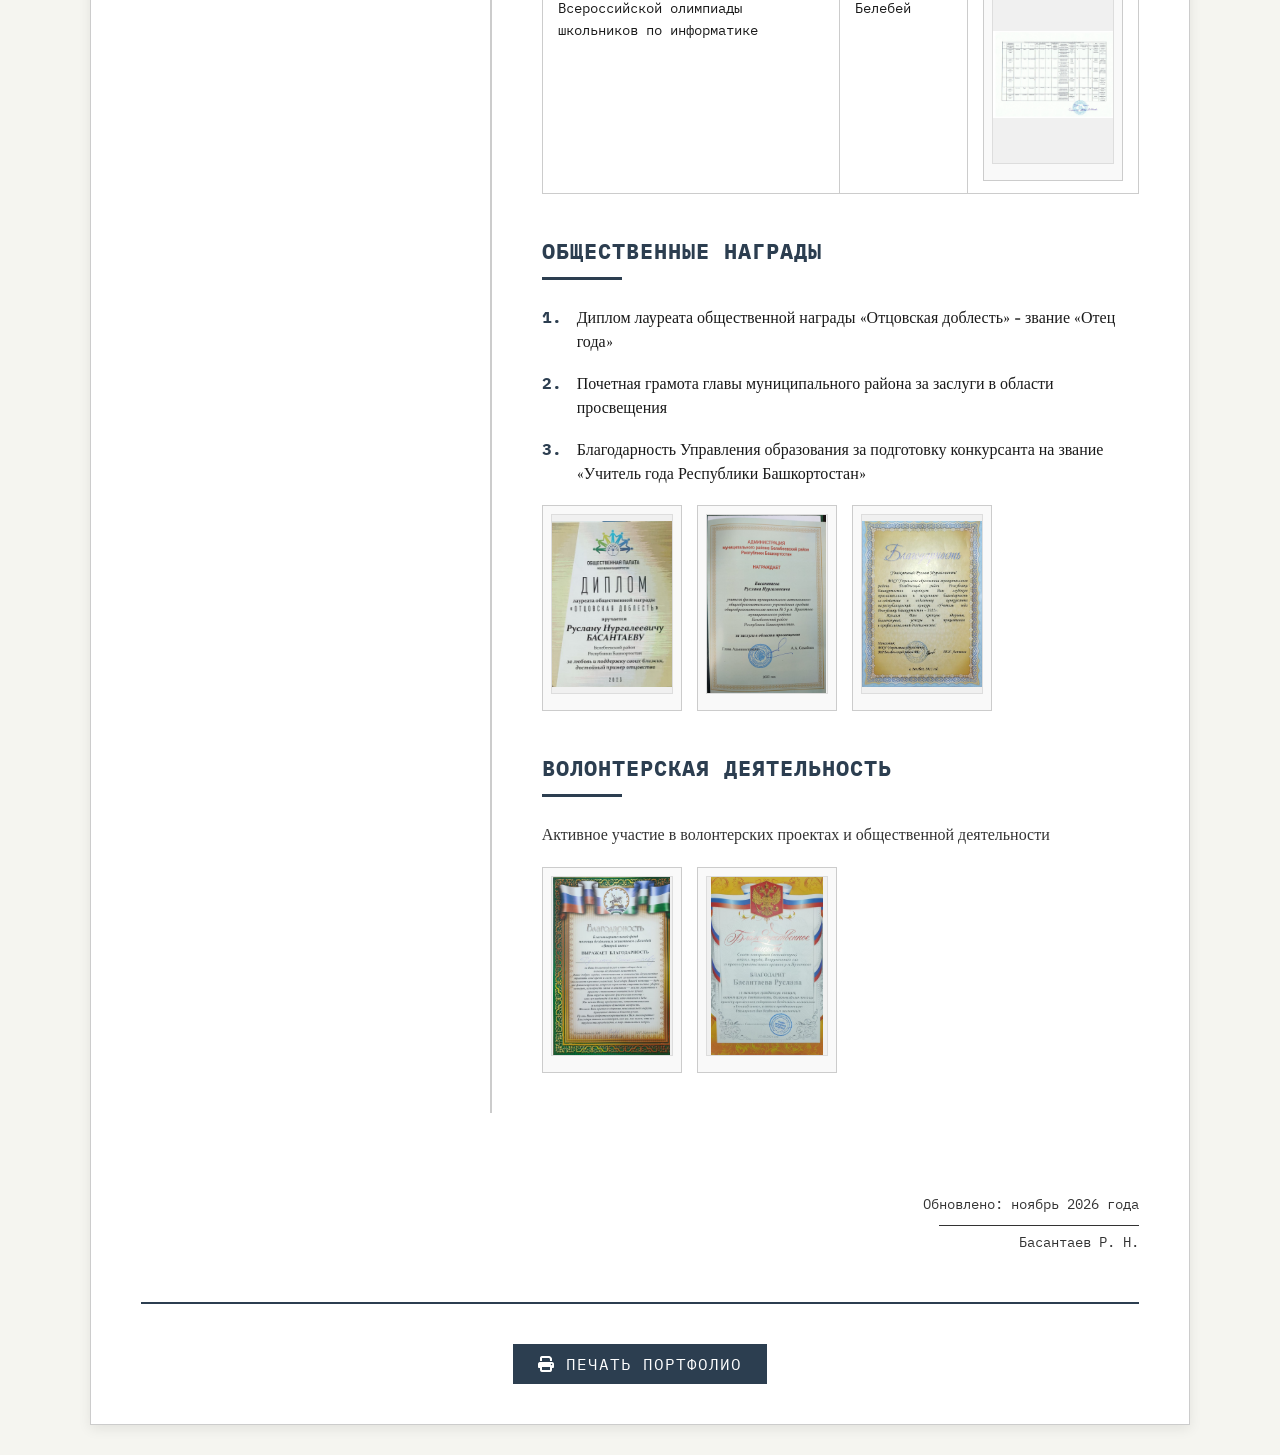
==== commit cfb28fe4: "Обновление портфолио" ====
--- a/resume/index.html
+++ b/resume/index.html
@@ -4,10 +4,10 @@
 <head>
 <meta charset="utf-8"/>
 <meta content="width=device-width, initial-scale=1.0" name="viewport"/>
-<title>Резюме и портфолио | Басантаев Руслан Нургалеевич</title>
+<title>Басантаев Руслан Нургалеевич — методолог и разработчик виртуальных лабораторий</title>
 <link href="https://cdnjs.cloudflare.com/ajax/libs/font-awesome/6.4.0/css/all.min.css" rel="stylesheet"/>
 <link href="./css/style.css" rel="stylesheet"/>
-</head>
+<meta content="Методолог-разработчик интерактивных моделей, виртуальных лабораторий, цифровых двойников учебных стендов и ЭОР. Физика, электротехника, электроника, информатика; HTML5, JavaScript, SVG, Python и LaTeX." name="description"/><meta content="#2c3e50" name="theme-color"/></head>
 <body>
 <div class="resume-container">
 <section class="photo-section">
@@ -17,10 +17,17 @@
 </div>
 <div class="name-title">
 <h1 class="name">Басантаев Руслан Нургалеевич</h1>
-<p class="title">Методолог-разработчик интерактивных моделей и ЭОР</p>
-<p>Дата рождения: 17 апреля 1981 г.</p>
-</div>
-</section>
+<p class="title">Методолог и разработчик виртуальных лабораторий</p>
+</div>
+<div aria-label="Декоративная анимация физической модели: орбиты, гармоническая волна и частицы" class="science-banner" role="img">
+<div class="science-banner__caption">ФИЗИЧЕСКОЕ МОДЕЛИРОВАНИЕ <span aria-hidden="true">/</span> ЦИФРОВЫЕ ЛАБОРАТОРИИ <span aria-hidden="true">/</span> ЭОР</div>
+<svg aria-hidden="true" class="science-banner__graphic" preserveaspectratio="xMidYMid meet" viewbox="0 0 940 124">
+<defs><lineargradient id="waveFade" x1="0" x2="1"><stop offset="0" stop-color="#6b879b" stop-opacity=".12"></stop><stop offset=".50" stop-color="#52728a" stop-opacity=".65"></stop><stop offset="1" stop-color="#6b879b" stop-opacity=".12"></stop></lineargradient></defs>
+<path class="wave-line" d="M10 73 C44 72 50 28 82 28 S128 117 162 117 S206 28 240 28 S284 117 318 117 S362 28 396 28 S440 117 474 117 S518 28 552 28 S596 117 630 117 S674 28 708 28 S752 117 786 117 S830 28 864 28 S908 72 938 73" fill="none" stroke="url(#waveFade)" stroke-width="1.7"></path>
+<g transform="translate(470 67)"><ellipse class="orbit orbit-a" cx="0" cy="0" rx="82" ry="21" transform="rotate(-34)"></ellipse><ellipse class="orbit orbit-b" cx="0" cy="0" rx="82" ry="21" transform="rotate(34)"></ellipse><ellipse class="orbit orbit-c" cx="0" cy="0" rx="82" ry="21"></ellipse><circle fill="#2c3e50" r="5"></circle><circle class="pulse-ring" fill="none" r="9" stroke="#57788d" stroke-width=".8"></circle></g>
+<g class="data-point"><circle cx="180" cy="66" r="2.5"></circle><circle cx="755" cy="66" r="2.5"></circle></g>
+</svg>
+</div></section>
 <section class="content">
 <div class="left-column">
 <div class="section">
@@ -40,23 +47,6 @@
 </li>
 </ul>
 </div>
-<div class="section">
-<h2 class="section-title">ПРОФЕССИОНАЛЬНАЯ ДЕЯТЕЛЬНОСТЬ</h2>
-<div class="item">
-<div class="item-title">Методолог-разработчик интерактивных образовательных моделей</div>
-<div class="item-description">Физика, математика, электротехника, электроника и информатика. Разработка виртуальных лабораторий, ЭОР и цифровых двойников лабораторных стендов для СПО и вузов.</div>
-</div>
-<div class="separator"></div>
-<div class="item">
-<div class="item-title">Руководитель направления перспективных разработок</div>
-<div class="item-subtitle">Компания «ИТЭК — Уфа» · настоящее время</div>
-<div class="item-description">Разработка учебно-лабораторного оборудования и программного обеспечения, инженерно-методическая документация, управление техническими задачами.</div>
-</div>
-<div class="separator"></div>
-<div class="item">
-<div class="item-title">Преподаватель физики и информатики</div>
-<div class="item-description">Педагогический опыт с 2015 года. Высшая квалификационная категория.</div>
-</div></div>
 <!--<div class="section">
                     <h2 class="section-title">СЛУЖБА В АРМИИ</h2>
                     <div class="item">
@@ -67,53 +57,20 @@
                         </div>
                     </div>
                 </div>-->
-<div class="section">
-<h2 class="section-title">ТЕХНОЛОГИИ И ИНСТРУМЕНТЫ</h2>
-<ul class="skill-list">
-<li>HTML5 · CSS · JavaScript · SVG</li>
-<li>Python · SCADA-интерфейсы</li>
-<li>Математическое моделирование · интерактивная визуализация</li>
-<li>LaTeX · XeLaTeX · MathJax</li>
-<li>AutoCAD · инженерная графика</li>
-<li>ЭОР · виртуальные лаборатории · цифровые двойники</li>
-</ul></div>
-</div>
+<div class="section"><h2 class="section-title">СПЕЦИАЛИЗАЦИЯ</h2>
+<ul class="skill-list"><li>Интерактивные модели физических процессов</li><li>Виртуальные лаборатории для СПО и вузов</li><li>Электротехника, электроника, информатика</li><li>Электронные образовательные ресурсы</li><li>Методические пособия и практикумы</li><li>Научно-техническая вёрстка</li></ul></div><div class="section"><h2 class="section-title">ТЕХНОЛОГИИ</h2>
+<ul class="skill-list"><li>HTML5, JavaScript, CSS, SVG</li><li>Python, SCADA</li><li>LaTeX, XeLaTeX, MathJax</li><li>AutoCAD, инженерная графика</li></ul></div><div class="section"><h2 class="section-title">ПЕДАГОГИЧЕСКИЙ ОПЫТ</h2>
+<div class="item-description">Преподавание физики и информатики с 2015 года. Высшая квалификационная категория.</div></div></div>
 <div class="right-column">
-<div class="section">
-<h2 class="section-title">ТЕКУЩАЯ РАБОТА — ИТЭК — УФА</h2>
-<div class="item">
-<div class="item-subtitle">Руководитель направления перспективных разработок</div>
-<div class="item-description">
-  Проектирование и развитие учебно-лабораторных стендов; разработка цифровых двойников и
-  программных тренажёров; программирование SCADA-систем на Python;
-  разработка технической и эксплуатационной документации; подготовка инженерных схем,
-  паспортов оборудования и учебно-методического сопровождения. Координация
-  инженерных и программных задач в рамках направления.
-  </div>
-</div>
-</div><div class="section">
-<h2 class="section-title">КЛЮЧЕВЫЕ КОМПЕТЕНЦИИ</h2>
-<div class="item">
-<div class="item-title">Интерактивные модели и виртуальные лаборатории</div>
-<div class="item-description">Моделирование физических процессов, электрических цепей и измерительных систем; управление параметрами эксперимента, визуализация результатов и лабораторные задания. Разработка цифровых двойников учебно-лабораторных стендов для СПО и вузов.</div>
-</div>
-<div class="item">
-<div class="item-title">Электронные образовательные ресурсы</div>
-<div class="item-description">Интерактивные учебники и демонстрации, цифровые лабораторные практикумы, контрольные задания и тесты; интеграция HTML5-моделей в образовательные веб-среды. Библиотека порядка 200 интерактивных демонстраций по курсу физики.</div>
-</div>
-<div class="item">
-<div class="item-title">Учебная методология и научно-техническая вёрстка</div>
-<div class="item-description">Разработка методических пособий и лабораторных работ, математических расчётов, схем и учебных сценариев; вёрстка технических и научных материалов в LaTeX/XeLaTeX, оформление формул, таблиц и векторной графики.</div>
-</div>
-</div><div class="section">
-<h2 class="section-title">ПРОФЕССИОНАЛЬНЫЙ ПРОФИЛЬ</h2>
-<div class="item-description">
- Методолог-разработчик интерактивных учебных моделей и электронных образовательных ресурсов.
- Специализация — физико-математическое моделирование, веб-симуляторы и виртуальные эксперименты
- по физике и смежным дисциплинам. Совмещаю предметную методику, программную реализацию,
- интерактивную визуализацию и подготовку учебных материалов для школьного,
- среднего профессионального и высшего образования.
- </div>
+<div class="section section-intro"><h2 class="section-title">ПРОФЕССИОНАЛЬНЫЙ ПРОФИЛЬ</h2>
+<p class="item-description">Разрабатываю интерактивные модели физических и инженерных процессов, виртуальные лаборатории, электронные образовательные ресурсы и цифровые двойники учебно-лабораторных стендов. Объединяю математическое моделирование, программирование и методику преподавания — от постановки учебного эксперимента до готового программного продукта и методического сопровождения.</p></div><div class="section"><h2 class="section-title">ПРОФЕССИОНАЛЬНЫЕ КОМПЕТЕНЦИИ</h2>
+<div class="item"><div class="item-title">Физико-математическое моделирование</div><div class="item-description">Моделирование механических, тепловых, электромагнитных и электротехнических процессов; настройка параметров эксперимента, визуализация закономерностей, графиков и измеряемых величин.</div></div>
+<div class="item"><div class="item-title">Виртуальные лаборатории и цифровые двойники</div><div class="item-description">Интерактивные схемы и приборы, моделирование электрических цепей и машин, виртуальные измерения, лабораторные сценарии и цифровые аналоги физических стендов для СПО и высшего образования.</div></div>
+<div class="item"><div class="item-title">Электронные образовательные ресурсы</div><div class="item-description">Интерактивные учебники и демонстрации, учебные веб-приложения, задания и средства самопроверки. Создана библиотека порядка 200 учебных интерактивов по курсу физики; модели демонстрируются на собеседовании.</div></div>
+<div class="item"><div class="item-title">Методология и научно-техническая вёрстка</div><div class="item-description">Разработка лабораторных практикумов, методических пособий и расчётных заданий; оформление математических формул, схем, таблиц и научно-технических материалов в LaTeX и XeLaTeX.</div></div>
+</div><div class="section"><h2 class="section-title">ПРОФЕССИОНАЛЬНЫЙ ОПЫТ</h2>
+<div class="item"><div class="item-title">Руководитель направления перспективных разработок</div><div class="item-subtitle">ИТЭК — Уфа · настоящее время</div><div class="item-description">Разработка и развитие учебно-лабораторного оборудования; инженерных симуляторов и цифровых двойников; программирование SCADA на Python. Координация технических разработок, подготовка электрических схем, эксплуатационной и учебно-методической документации.</div></div>
+<div class="item"><div class="item-title">Преподаватель физики и информатики</div><div class="item-subtitle">Педагогическая деятельность с 2015 года</div><div class="item-description">Преподавание физики и информатики, подготовка учащихся к олимпиадам, конференциям и исследовательским конкурсам, наставничество. Высшая квалификационная категория.</div></div>
 </div><div class="section">
 <h2 class="section-title">ОБРАЗОВАНИЕ</h2>
 <div class="item">
@@ -126,7 +83,7 @@
 <div class="document-gallery">
 <div aria-label="Открыть документ" class="document-item" data-modal-src="./img/dip1.jpg" role="button" tabindex="0">
 <div class="document-preview">
-<img alt="Диплом МГУ" src="./img/dip1.jpg"/>
+<img alt="Диплом МГУ" decoding="async" loading="lazy" src="./img/dip1.jpg"/>
 </div>
 </div>
 </div>
@@ -141,7 +98,7 @@
 <div class="document-gallery">
 <div aria-label="Открыть документ" class="document-item" data-modal-src="./img/dip2.jpg" role="button" tabindex="0">
 <div class="document-preview">
-<img alt="Диплом БашГУ" src="./img/dip2.jpg"/>
+<img alt="Диплом БашГУ" decoding="async" loading="lazy" src="./img/dip2.jpg"/>
 </div>
 </div>
 </div>
@@ -157,7 +114,7 @@
 <div class="document-gallery">
 <div aria-label="Открыть документ" class="document-item" data-modal-src="./img/dip3.jpg" role="button" tabindex="0">
 <div class="document-preview">
-<img alt="Диплом переподготовки" src="./img/dip3.jpg"/>
+<img alt="Диплом переподготовки" decoding="async" loading="lazy" src="./img/dip3.jpg"/>
 </div>
 </div>
 </div>
@@ -172,7 +129,7 @@
 <div class="document-gallery">
 <div aria-label="Открыть документ" class="document-item" data-modal-src="./img/dip4.jpg" role="button" tabindex="0">
 <div class="document-preview">
-<img alt="Диплом БАС" src="./img/dip4.jpg"/>
+<img alt="Диплом БАС" decoding="async" loading="lazy" src="./img/dip4.jpg"/>
 </div>
 </div>
 </div>
@@ -188,27 +145,27 @@
 <div class="document-gallery">
 <div aria-label="Открыть документ" class="document-item" data-modal-src="./img/dip5.jpg" role="button" tabindex="0">
 <div class="document-preview">
-<img alt="Удостоверение" src="./img/dip5.jpg"/>
-</div>
-</div>
-</div>
-</div>
-</div>
-<div class="section">
-<h2 class="section-title">Конкурсы</h2>
+<img alt="Удостоверение" decoding="async" loading="lazy" src="./img/dip5.jpg"/>
+</div>
+</div>
+</div>
+</div>
+</div>
+<div class="section">
+<h2 class="section-title">КОНКУРСЫ</h2>
                     Диплом II степени на региональном конкурсе педагогического мастерства Magister posterum / Учитель будущего 
                             <br/><br/>
 <!-- Галерея документов репетиторства -->
 <div class="document-gallery">
 <div aria-label="Открыть документ" class="document-item" data-modal-src="./img/magister.jpg" role="button" tabindex="0">
 <div class="document-preview">
-<img alt="Стобальница 2019" src="./img/magister.jpg"/>
-</div>
-</div>
-</div>
-</div>
-<div class="section">
-<h2 class="section-title">Наставничество</h2>
+<img alt="Стобальница 2019" decoding="async" loading="lazy" src="./img/magister.jpg"/>
+</div>
+</div>
+</div>
+</div>
+<div class="section">
+<h2 class="section-title">НАСТАВНИЧЕСТВО</h2>
 <ul class="achievement-list">
 <li>Наставник магистранта МФТИ - ЗОЛОТОГО МЕДАЛИСТА Всероссийской олимпиады студентов «Я-профессионал» </li>
 </ul>
@@ -216,17 +173,17 @@
 <div class="document-gallery">
 <div aria-label="Открыть документ" class="document-item" data-modal-src="./img/linar1.PNG" role="button" tabindex="0">
 <div class="document-preview">
-<img alt="Почетная грамота" src="./img/linar1.PNG"/>
+<img alt="Почетная грамота" decoding="async" loading="lazy" src="./img/linar1.PNG"/>
 </div>
 </div>
 <div aria-label="Открыть документ" class="document-item" data-modal-src="./img/linar.PNG" role="button" tabindex="0">
 <div class="document-preview">
-<img alt="Диплом Отец года" src="./img/linar.PNG"/>
+<img alt="Диплом Отец года" decoding="async" loading="lazy" src="./img/linar.PNG"/>
 </div>
 </div>
 <div aria-label="Открыть документ" class="document-item" data-modal-src="./img/linar2.PNG" role="button" tabindex="0">
 <div class="document-preview">
-<img alt="Благодарность" src="./img/linar2.PNG"/>
+<img alt="Благодарность" decoding="async" loading="lazy" src="./img/linar2.PNG"/>
 </div>
 </div>
 </div>
@@ -239,7 +196,7 @@
 <div class="document-gallery">
 <div aria-label="Открыть документ" class="document-item" data-modal-src="./img/katya.PNG" role="button" tabindex="0">
 <div class="document-preview">
-<img alt="Стобальница 2019" src="./img/katya.PNG"/>
+<img alt="Стобальница 2019" decoding="async" loading="lazy" src="./img/katya.PNG"/>
 </div>
 </div>
 </div>
@@ -427,17 +384,17 @@
 <div class="document-gallery">
 <div aria-label="Открыть документ" class="document-item" data-modal-src="./img/dip6.jpg" role="button" tabindex="0">
 <div class="document-preview">
-<img alt="Диплом Отец года" src="./img/dip6.jpg"/>
+<img alt="Диплом Отец года" decoding="async" loading="lazy" src="./img/dip6.jpg"/>
 </div>
 </div>
 <div aria-label="Открыть документ" class="document-item" data-modal-src="./img/IMG_20230505_165233.jpg" role="button" tabindex="0">
 <div class="document-preview">
-<img alt="Почетная грамота" src="./img/IMG_20230505_165233.jpg"/>
+<img alt="Почетная грамота" decoding="async" loading="lazy" src="./img/IMG_20230505_165233.jpg"/>
 </div>
 </div>
 <div aria-label="Открыть документ" class="document-item" data-modal-src="./img/mku.jpg" role="button" tabindex="0">
 <div class="document-preview">
-<img alt="Благодарность" src="./img/mku.jpg"/>
+<img alt="Благодарность" decoding="async" loading="lazy" src="./img/mku.jpg"/>
 </div>
 </div>
 </div>
@@ -451,12 +408,12 @@
 <div class="document-gallery">
 <div aria-label="Открыть документ" class="document-item" data-modal-src="./img/vol.jpg" role="button" tabindex="0">
 <div class="document-preview">
-<img alt="Волонтерская деятельность" src="./img/vol.jpg"/>
+<img alt="Волонтерская деятельность" decoding="async" loading="lazy" src="./img/vol.jpg"/>
 </div>
 </div>
 <div aria-label="Открыть документ" class="document-item" data-modal-src="./img/vol2.jpg" role="button" tabindex="0">
 <div class="document-preview">
-<img alt="Волонтерская деятельность" src="./img/vol2.jpg"/>
+<img alt="Волонтерская деятельность" decoding="async" loading="lazy" src="./img/vol2.jpg"/>
 </div>
 </div>
 </div>
@@ -465,7 +422,7 @@
 </section>
 <!-- Подпись -->
 <div class="signature">
-<div>Дата обновления: 06.11.2026</div>
+<div>Обновлено: ноябрь 2026 года</div>
 <div class="signature-line"></div>
 <div>Басантаев Р. Н.</div>
 </div>
@@ -481,6 +438,5 @@
             </button>
 </footer>
 </div>
-
-<script defer="True" src="./js/main.js"></script></body>
+<script defer="" src="./js/main.js"></script></body>
 </html>
--- a/resume/css/style.css
+++ b/resume/css/style.css
@@ -599,3 +599,22 @@
 .close-modal { z-index: 2; }
 .close-modal:focus-visible { outline: 2px solid white; outline-offset: 2px; }
 @media print { .modal { display: none !important; } .print-button { display: none !important; } }
+
+/* Фирменный научный мотив. Исходные шрифты и двухколоночный макет не изменяются. */
+.science-banner{position:relative;max-width:810px;height:153px;margin:29px auto -10px;overflow:hidden;border-top:1px solid #e1e6e9;border-bottom:1px solid #e1e6e9;background:linear-gradient(105deg,#fafbf9,#f1f5f5 52%,#fafbf9)}
+.science-banner__caption{position:absolute;top:13px;left:0;right:0;color:#617486;font:500 10px/1.45 'IBM Plex Mono','Courier New',monospace;letter-spacing:.10em;z-index:2}
+.science-banner__caption span{padding:0 13px;color:#9aa6ae}
+.science-banner__graphic{width:100%;height:125px;margin-top:24px;display:block}
+.science-banner .orbit{fill:none;stroke:#617f93;stroke-width:1.35;opacity:.8;transform-box:fill-box;transform-origin:center;animation:scientificOrbit 18s linear infinite}
+.science-banner .orbit-b{animation-direction:reverse;animation-duration:24s}
+.science-banner .orbit-c{animation-duration:30s}
+.science-banner .pulse-ring{transform-box:fill-box;transform-origin:center;animation:scientificPulse 2.9s ease-in-out infinite}
+.science-banner .data-point{fill:#587d94;animation:scientificPulse 3.4s ease-in-out infinite}
+@keyframes scientificOrbit{to{rotate:360deg}}
+@keyframes scientificPulse{50%{opacity:.30;scale:1.25}}
+.section-intro .item-description{font-size:1.04rem;line-height:1.7}
+.right-column .item{margin-bottom:23px}
+@media(max-width:768px){.science-banner{margin:26px auto 0;height:125px}.science-banner__caption{font-size:8px;letter-spacing:0}.science-banner__graphic{height:112px}.science-banner__caption span{padding:0 6px}}
+@media(max-width:480px){.science-banner__caption{font-size:7px}.science-banner__caption span{padding:0 2px}.science-banner{height:116px}}
+@media(prefers-reduced-motion:reduce){.science-banner *{animation:none!important}}
+@media print{.science-banner{display:none}.modal,.print-button{display:none!important}.resume-container{box-shadow:none;border-top:0}body{background:#fff;padding:0}.section{break-inside:avoid}}
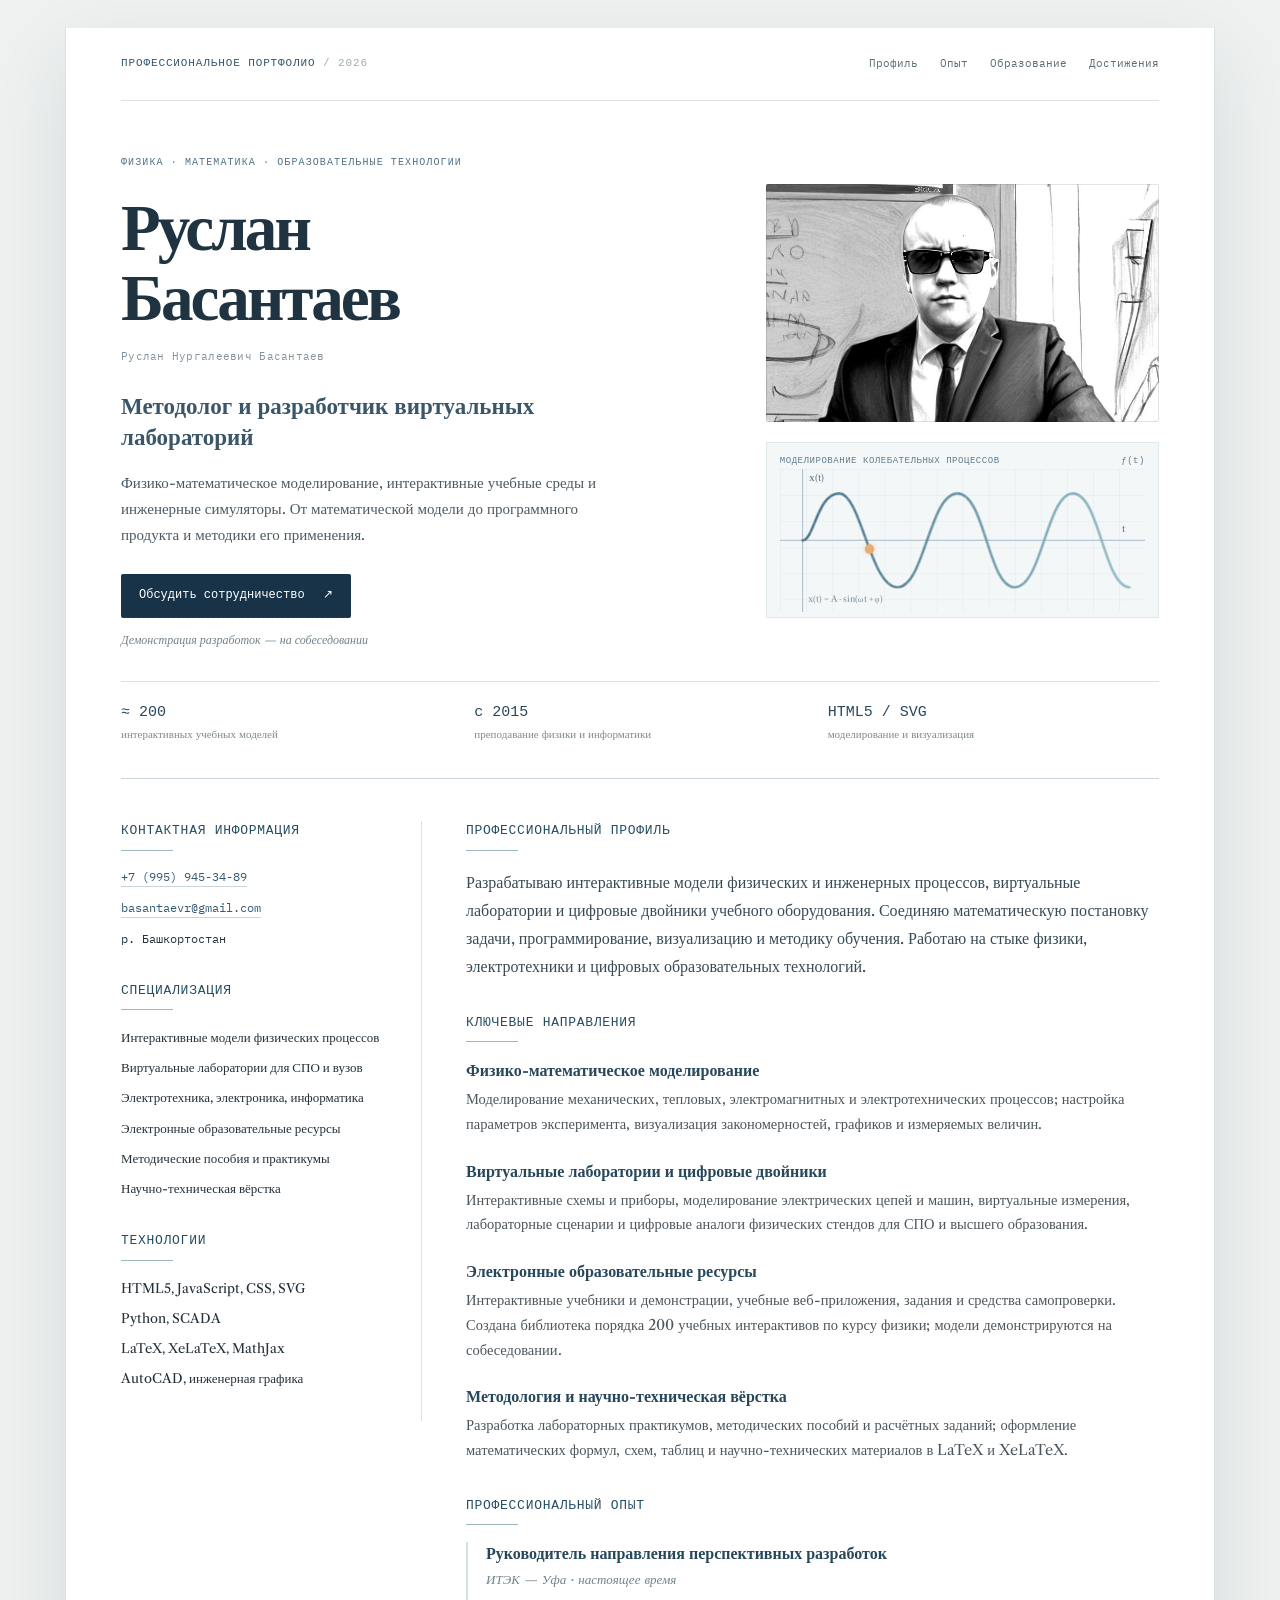
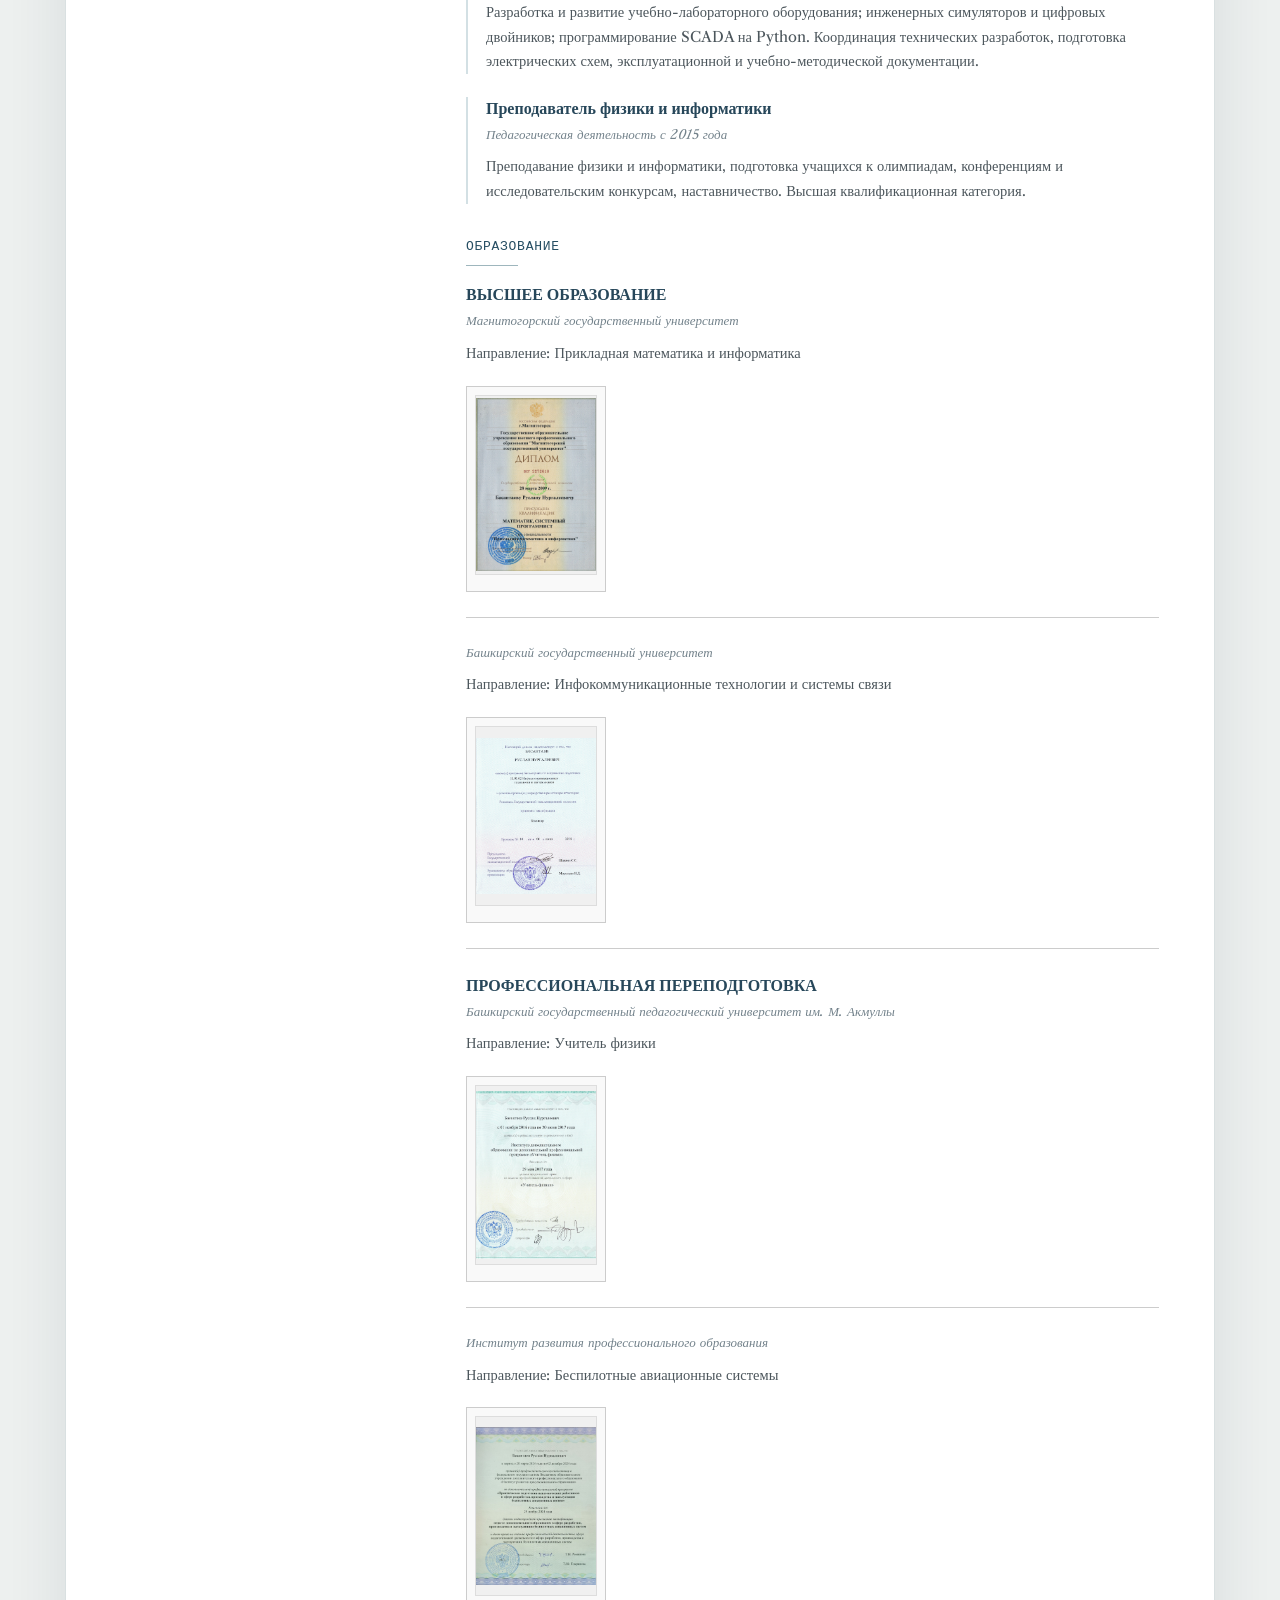
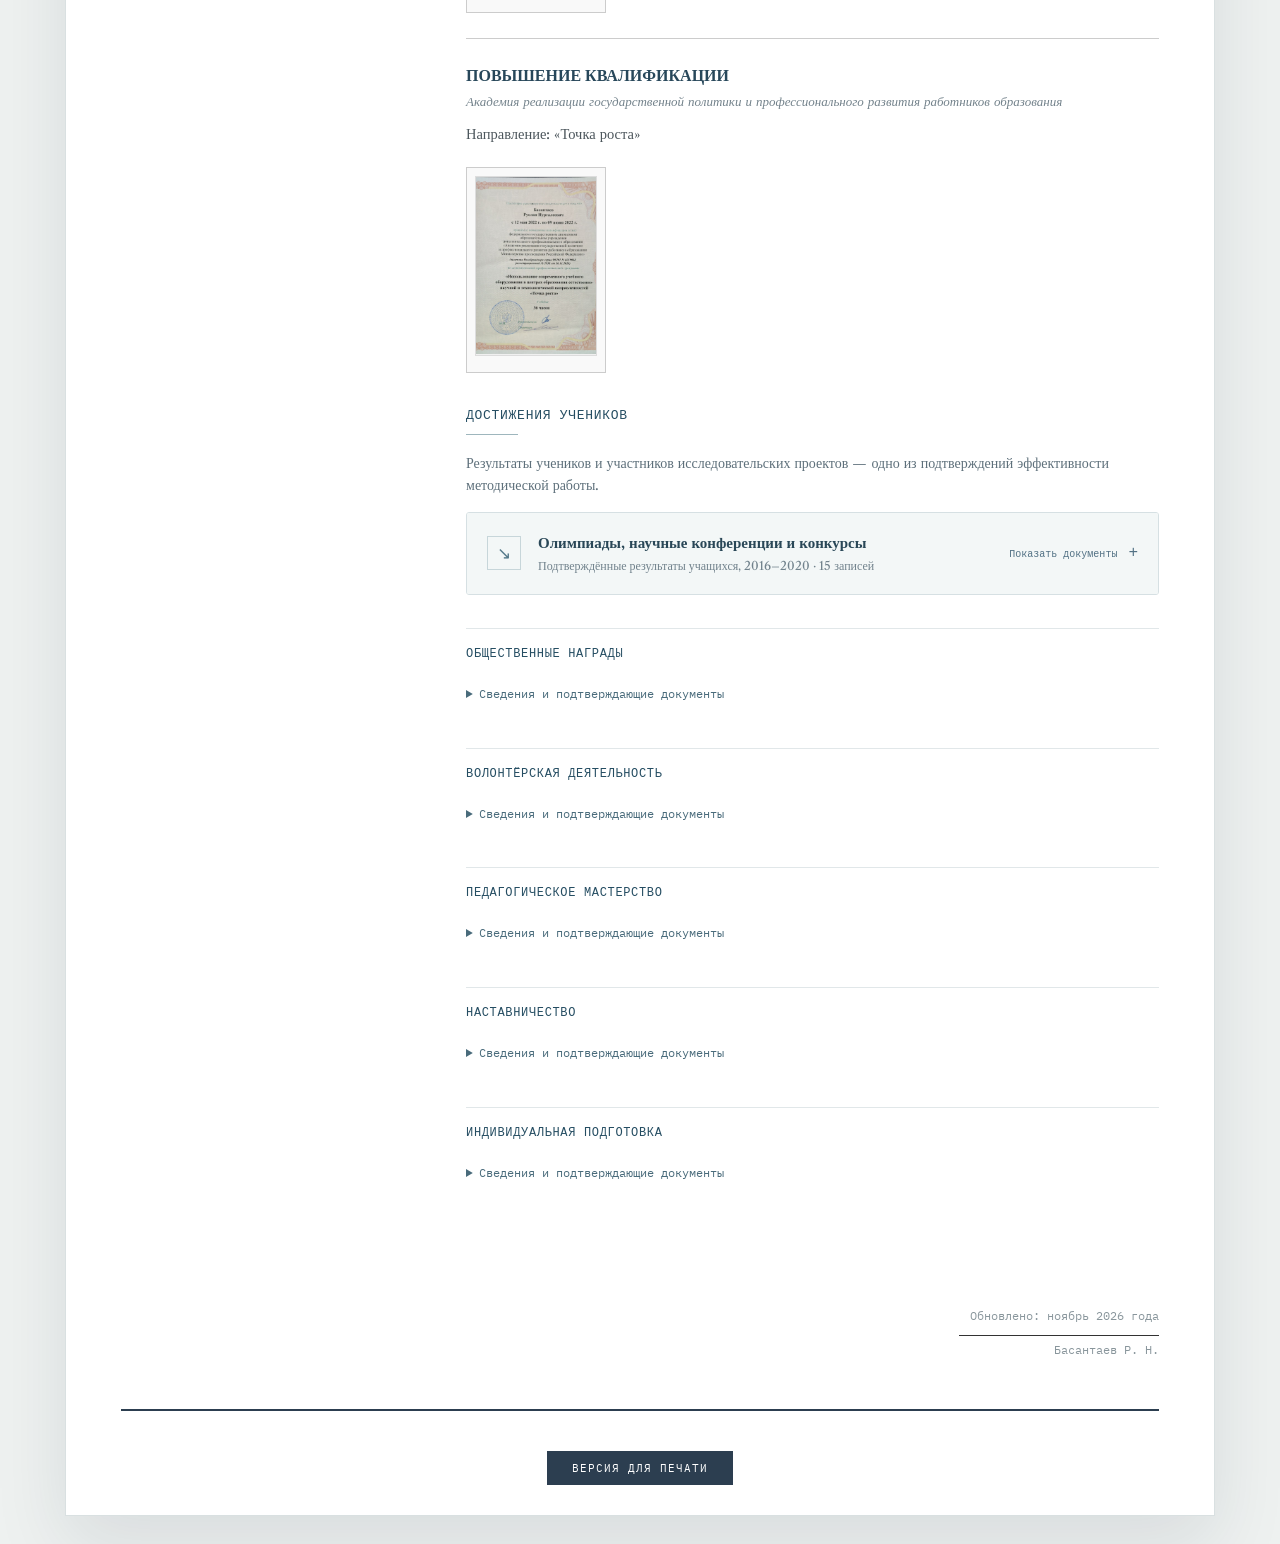
==== commit 8a7b476d: "Обновление" ====
--- a/resume/index.html
+++ b/resume/index.html
@@ -4,46 +4,32 @@
 <head>
 <meta charset="utf-8"/>
 <meta content="width=device-width, initial-scale=1.0" name="viewport"/>
-<title>Басантаев Руслан Нургалеевич — методолог и разработчик виртуальных лабораторий</title>
-<link href="https://cdnjs.cloudflare.com/ajax/libs/font-awesome/6.4.0/css/all.min.css" rel="stylesheet"/>
+<title>Руслан Басантаев — виртуальные лаборатории и физико-математическое моделирование</title>
+
 <link href="./css/style.css" rel="stylesheet"/>
 <meta content="Методолог-разработчик интерактивных моделей, виртуальных лабораторий, цифровых двойников учебных стендов и ЭОР. Физика, электротехника, электроника, информатика; HTML5, JavaScript, SVG, Python и LaTeX." name="description"/><meta content="#2c3e50" name="theme-color"/></head>
 <body>
 <div class="resume-container">
-<section class="photo-section">
-<div class="photo-frame">
-<!-- Замените src на путь к вашему фото -->
-<img alt="Фото Басантаева Руслана Нургалеевича" class="photo" src="0dVAI6hSGItsMBfYwSBEcs9InA6BLkmw3Iu_71qno-vrOnsrX89E6ayIf4yFvtEb_t-EjavZJ-L7IXu1hBf8FfgZ.jpg"/>
-</div>
-<div class="name-title">
-<h1 class="name">Басантаев Руслан Нургалеевич</h1>
-<p class="title">Методолог и разработчик виртуальных лабораторий</p>
-</div>
-<div aria-label="Декоративная анимация физической модели: орбиты, гармоническая волна и частицы" class="science-banner" role="img">
-<div class="science-banner__caption">ФИЗИЧЕСКОЕ МОДЕЛИРОВАНИЕ <span aria-hidden="true">/</span> ЦИФРОВЫЕ ЛАБОРАТОРИИ <span aria-hidden="true">/</span> ЭОР</div>
-<svg aria-hidden="true" class="science-banner__graphic" preserveaspectratio="xMidYMid meet" viewbox="0 0 940 124">
-<defs><lineargradient id="waveFade" x1="0" x2="1"><stop offset="0" stop-color="#6b879b" stop-opacity=".12"></stop><stop offset=".50" stop-color="#52728a" stop-opacity=".65"></stop><stop offset="1" stop-color="#6b879b" stop-opacity=".12"></stop></lineargradient></defs>
-<path class="wave-line" d="M10 73 C44 72 50 28 82 28 S128 117 162 117 S206 28 240 28 S284 117 318 117 S362 28 396 28 S440 117 474 117 S518 28 552 28 S596 117 630 117 S674 28 708 28 S752 117 786 117 S830 28 864 28 S908 72 938 73" fill="none" stroke="url(#waveFade)" stroke-width="1.7"></path>
-<g transform="translate(470 67)"><ellipse class="orbit orbit-a" cx="0" cy="0" rx="82" ry="21" transform="rotate(-34)"></ellipse><ellipse class="orbit orbit-b" cx="0" cy="0" rx="82" ry="21" transform="rotate(34)"></ellipse><ellipse class="orbit orbit-c" cx="0" cy="0" rx="82" ry="21"></ellipse><circle fill="#2c3e50" r="5"></circle><circle class="pulse-ring" fill="none" r="9" stroke="#57788d" stroke-width=".8"></circle></g>
-<g class="data-point"><circle cx="180" cy="66" r="2.5"></circle><circle cx="755" cy="66" r="2.5"></circle></g>
-</svg>
-</div></section>
+<section class="portfolio-hero" id="top"><div class="hero-topline"><span class="hero-index">ПРОФЕССИОНАЛЬНОЕ ПОРТФОЛИО <span class="muted-index">/ 2026</span></span><nav aria-label="Разделы портфолио" class="hero-nav"><a href="#profile">Профиль</a><a href="#experience">Опыт</a><a href="#education">Образование</a><a href="#achievements">Достижения</a></nav></div>
+<div class="hero-layout"><div class="hero-copy"><div class="hero-kicker">ФИЗИКА · МАТЕМАТИКА · ОБРАЗОВАТЕЛЬНЫЕ ТЕХНОЛОГИИ</div><h1 class="name">Руслан<br/>Басантаев</h1><p class="hero-patronymic">Руслан Нургалеевич Басантаев</p><p class="hero-profession">Методолог и разработчик виртуальных лабораторий</p><p class="hero-description">Физико-математическое моделирование, интерактивные учебные среды и инженерные симуляторы. От математической модели до программного продукта и методики его применения.</p><div class="hero-actions"><a class="hero-main-link" href="mailto:basantaevr@gmail.com">Обсудить сотрудничество <span aria-hidden="true">↗</span></a><span class="hero-interview-note">Демонстрация разработок — на собеседовании</span></div></div>
+<div class="hero-aside"><div class="hero-photo"><img alt="Руслан Басантаев" src="0dVAI6hSGItsMBfYwSBEcs9InA6BLkmw3Iu_71qno-vrOnsrX89E6ayIf4yFvtEb_t-EjavZJ-L7IXu1hBf8FfgZ.jpg"/></div><div aria-hidden="true" class="hero-diagram"><div class="diagram-label">МОДЕЛИРОВАНИЕ КОЛЕБАТЕЛЬНЫХ ПРОЦЕССОВ <span>ƒ(t)</span></div><svg preserveaspectratio="xMidYMid meet" viewbox="0 0 420 165"><defs><pattern height="30" id="preciseGrid" patternunits="userSpaceOnUse" width="30"><path d="M 30 0 L 0 0 0 30" fill="none" stroke="#d6e1e8" stroke-width=".7"></path></pattern><lineargradient id="curveTone" x1="0" x2="1"><stop stop-color="#426e85"></stop><stop offset="1" stop-color="#95bec7"></stop></lineargradient></defs><rect fill="url(#preciseGrid)" height="165" width="420" x="0" y="0"></rect><path d="M 0 82 H 420 M 26 0 V 165" fill="none" stroke="#9db2c0" stroke-width="1"></path><g class="diagram-curve"><path d="M 26 82 C 39 82 43 28 68 28 S 104 136 135 136 S 172 28 204 28 S 239 136 270 136 S 307 28 337 28 S 373 136 402 136" fill="none" stroke="url(#curveTone)" stroke-linecap="round" stroke-width="2.8"></path></g><path class="curve-guide" d="M 26 82 C 39 82 43 28 68 28 S 104 136 135 136 S 172 28 204 28 S 239 136 270 136 S 307 28 337 28 S 373 136 402 136" fill="none" stroke="#a8c8cd" stroke-dasharray="3 9" stroke-width="1.1"></path><circle class="oscillator-point" fill="#e9af72" r="5.5"><animatemotion dur="11s" path="M 26 82 C 39 82 43 28 68 28 S 104 136 135 136 S 172 28 204 28 S 239 136 270 136 S 307 28 337 28 S 373 136 402 136" repeatcount="indefinite"></animatemotion></circle><text fill="#637b8c" font-size="11" x="33" y="14">x(t)</text><text fill="#637b8c" font-size="11" x="393" y="73">t</text><text fill="#8098a5" font-size="10" x="32" y="153">x(t) = A · sin(ωt + φ)</text></svg></div></div></div>
+<div class="hero-bottomline"><div><strong>≈ 200</strong><span>интерактивных учебных моделей</span></div><div><strong>с 2015</strong><span>преподавание физики и информатики</span></div><div><strong>HTML5 / SVG</strong><span>моделирование и визуализация</span></div></div></section>
 <section class="content">
 <div class="left-column">
 <div class="section">
 <h2 class="section-title">КОНТАКТНАЯ ИНФОРМАЦИЯ</h2>
 <ul class="contact-info">
 <li>
-<span>+7 (995) 945-34-89</span>
-<i class="fas fa-phone"></i>
+<a href="tel:+79959453489">+7 (995) 945-34-89</a>
+
 </li>
 <li>
-<span>basantaevr@gmail.com</span>
-<i class="fas fa-envelope"></i>
+<a href="mailto:basantaevr@gmail.com">basantaevr@gmail.com</a>
+
 </li>
 <li>
 <span>р. Башкортостан</span>
-<i class="fas fa-map-marker-alt"></i>
+
 </li>
 </ul>
 </div>
@@ -59,19 +45,18 @@
                 </div>-->
 <div class="section"><h2 class="section-title">СПЕЦИАЛИЗАЦИЯ</h2>
 <ul class="skill-list"><li>Интерактивные модели физических процессов</li><li>Виртуальные лаборатории для СПО и вузов</li><li>Электротехника, электроника, информатика</li><li>Электронные образовательные ресурсы</li><li>Методические пособия и практикумы</li><li>Научно-техническая вёрстка</li></ul></div><div class="section"><h2 class="section-title">ТЕХНОЛОГИИ</h2>
-<ul class="skill-list"><li>HTML5, JavaScript, CSS, SVG</li><li>Python, SCADA</li><li>LaTeX, XeLaTeX, MathJax</li><li>AutoCAD, инженерная графика</li></ul></div><div class="section"><h2 class="section-title">ПЕДАГОГИЧЕСКИЙ ОПЫТ</h2>
-<div class="item-description">Преподавание физики и информатики с 2015 года. Высшая квалификационная категория.</div></div></div>
+<ul class="skill-list"><li>HTML5, JavaScript, CSS, SVG</li><li>Python, SCADA</li><li>LaTeX, XeLaTeX, MathJax</li><li>AutoCAD, инженерная графика</li></ul></div></div>
 <div class="right-column">
-<div class="section section-intro"><h2 class="section-title">ПРОФЕССИОНАЛЬНЫЙ ПРОФИЛЬ</h2>
-<p class="item-description">Разрабатываю интерактивные модели физических и инженерных процессов, виртуальные лаборатории, электронные образовательные ресурсы и цифровые двойники учебно-лабораторных стендов. Объединяю математическое моделирование, программирование и методику преподавания — от постановки учебного эксперимента до готового программного продукта и методического сопровождения.</p></div><div class="section"><h2 class="section-title">ПРОФЕССИОНАЛЬНЫЕ КОМПЕТЕНЦИИ</h2>
+<div class="section section-intro" id="profile"><h2 class="section-title">ПРОФЕССИОНАЛЬНЫЙ ПРОФИЛЬ</h2>
+<p class="item-description">Разрабатываю интерактивные модели физических и инженерных процессов, виртуальные лаборатории и цифровые двойники учебного оборудования. Соединяю математическую постановку задачи, программирование, визуализацию и методику обучения. Работаю на стыке физики, электротехники и цифровых образовательных технологий.</p></div><div class="section"><h2 class="section-title">КЛЮЧЕВЫЕ НАПРАВЛЕНИЯ</h2>
 <div class="item"><div class="item-title">Физико-математическое моделирование</div><div class="item-description">Моделирование механических, тепловых, электромагнитных и электротехнических процессов; настройка параметров эксперимента, визуализация закономерностей, графиков и измеряемых величин.</div></div>
 <div class="item"><div class="item-title">Виртуальные лаборатории и цифровые двойники</div><div class="item-description">Интерактивные схемы и приборы, моделирование электрических цепей и машин, виртуальные измерения, лабораторные сценарии и цифровые аналоги физических стендов для СПО и высшего образования.</div></div>
 <div class="item"><div class="item-title">Электронные образовательные ресурсы</div><div class="item-description">Интерактивные учебники и демонстрации, учебные веб-приложения, задания и средства самопроверки. Создана библиотека порядка 200 учебных интерактивов по курсу физики; модели демонстрируются на собеседовании.</div></div>
 <div class="item"><div class="item-title">Методология и научно-техническая вёрстка</div><div class="item-description">Разработка лабораторных практикумов, методических пособий и расчётных заданий; оформление математических формул, схем, таблиц и научно-технических материалов в LaTeX и XeLaTeX.</div></div>
-</div><div class="section"><h2 class="section-title">ПРОФЕССИОНАЛЬНЫЙ ОПЫТ</h2>
+</div><div class="section" id="experience"><h2 class="section-title">ПРОФЕССИОНАЛЬНЫЙ ОПЫТ</h2>
 <div class="item"><div class="item-title">Руководитель направления перспективных разработок</div><div class="item-subtitle">ИТЭК — Уфа · настоящее время</div><div class="item-description">Разработка и развитие учебно-лабораторного оборудования; инженерных симуляторов и цифровых двойников; программирование SCADA на Python. Координация технических разработок, подготовка электрических схем, эксплуатационной и учебно-методической документации.</div></div>
 <div class="item"><div class="item-title">Преподаватель физики и информатики</div><div class="item-subtitle">Педагогическая деятельность с 2015 года</div><div class="item-description">Преподавание физики и информатики, подготовка учащихся к олимпиадам, конференциям и исследовательским конкурсам, наставничество. Высшая квалификационная категория.</div></div>
-</div><div class="section">
+</div><div class="section" id="education">
 <h2 class="section-title">ОБРАЗОВАНИЕ</h2>
 <div class="item">
 <div class="item-title">ВЫСШЕЕ ОБРАЗОВАНИЕ</div>
@@ -151,64 +136,13 @@
 </div>
 </div>
 </div>
-<div class="section">
-<h2 class="section-title">КОНКУРСЫ</h2>
-                    Диплом II степени на региональном конкурсе педагогического мастерства Magister posterum / Учитель будущего 
-                            <br/><br/>
-<!-- Галерея документов репетиторства -->
-<div class="document-gallery">
-<div aria-label="Открыть документ" class="document-item" data-modal-src="./img/magister.jpg" role="button" tabindex="0">
-<div class="document-preview">
-<img alt="Стобальница 2019" decoding="async" loading="lazy" src="./img/magister.jpg"/>
-</div>
-</div>
-</div>
-</div>
-<div class="section">
-<h2 class="section-title">НАСТАВНИЧЕСТВО</h2>
-<ul class="achievement-list">
-<li>Наставник магистранта МФТИ - ЗОЛОТОГО МЕДАЛИСТА Всероссийской олимпиады студентов «Я-профессионал» </li>
-</ul>
-<!-- Галерея документов общественных наград -->
-<div class="document-gallery">
-<div aria-label="Открыть документ" class="document-item" data-modal-src="./img/linar1.PNG" role="button" tabindex="0">
-<div class="document-preview">
-<img alt="Почетная грамота" decoding="async" loading="lazy" src="./img/linar1.PNG"/>
-</div>
-</div>
-<div aria-label="Открыть документ" class="document-item" data-modal-src="./img/linar.PNG" role="button" tabindex="0">
-<div class="document-preview">
-<img alt="Диплом Отец года" decoding="async" loading="lazy" src="./img/linar.PNG"/>
-</div>
-</div>
-<div aria-label="Открыть документ" class="document-item" data-modal-src="./img/linar2.PNG" role="button" tabindex="0">
-<div class="document-preview">
-<img alt="Благодарность" decoding="async" loading="lazy" src="./img/linar2.PNG"/>
-</div>
-</div>
-</div>
-</div>
-<div class="section">
-<h2 class="section-title">РЕПЕТИТОРСТВО</h2>
-                    100 баллов на ЕГЭ
-                            <br/><br/>
-<!-- Галерея документов репетиторства -->
-<div class="document-gallery">
-<div aria-label="Открыть документ" class="document-item" data-modal-src="./img/katya.PNG" role="button" tabindex="0">
-<div class="document-preview">
-<img alt="Стобальница 2019" decoding="async" loading="lazy" src="./img/katya.PNG"/>
-</div>
-</div>
-</div>
-<div class="item">
-<div class="item-description">
-<a href="https://www.bashinform.ru/news/social/2018-07-04/layfhak-stoballnits-iz-bashkirii-kak-my-sdali-ege-po-fizike-na-100-ballov-2157992" target="_blank">Ссылка на статью о достижении</a>
-</div>
-</div>
-</div>
-<div class="section">
+
+
+
+<div class="section" id="achievements">
 <h2 class="section-title">ДОСТИЖЕНИЯ УЧЕНИКОВ</h2>
-<table class="achievements-table">
+
+<p class="achievements-lead">Результаты учеников и участников исследовательских проектов — одно из подтверждений эффективности методической работы.</p><details class="achievements-disclosure" id="achievements-list"><summary><span aria-hidden="true" class="summary-icon">↘</span><span class="summary-content"><strong>Олимпиады, научные конференции и конкурсы</strong><small>Подтверждённые результаты учащихся, 2016–2020 · 15 записей</small></span><span class="summary-action">Показать документы <span aria-hidden="true">+</span></span></summary><div class="disclosure-body"><table class="achievements-table">
 <thead>
 <tr>
 <th>Достижение</th>
@@ -371,10 +305,9 @@
 </td>
 </tr>
 </tbody>
-</table>
-</div>
-<div class="section">
-<h2 class="section-title">ОБЩЕСТВЕННЫЕ НАГРАДЫ</h2>
+</table></div></details></div>
+<div class="section supplementary-section"><h2 class="section-title">Общественные награды</h2><details class="secondary-disclosure"><summary>Сведения и подтверждающие документы</summary>
+
 <ul class="achievement-list">
 <li>Диплом лауреата общественной награды «Отцовская доблесть» - звание «Отец года»</li>
 <li>Почетная грамота главы муниципального района за заслуги в области просвещения</li>
@@ -398,9 +331,9 @@
 </div>
 </div>
 </div>
-</div>
-<div class="section">
-<h2 class="section-title">ВОЛОНТЕРСКАЯ ДЕЯТЕЛЬНОСТЬ</h2>
+</details></div>
+<div class="section supplementary-section"><h2 class="section-title">Волонтёрская деятельность</h2><details class="secondary-disclosure"><summary>Сведения и подтверждающие документы</summary>
+
 <div class="item-description">
                         Активное участие в волонтерских проектах и общественной деятельности
                     </div>
@@ -417,8 +350,60 @@
 </div>
 </div>
 </div>
-</div>
-</div>
+</details></div>
+<div class="section supplementary-section"><h2 class="section-title">Педагогическое мастерство</h2><details class="secondary-disclosure"><summary>Сведения и подтверждающие документы</summary>
+
+                    Диплом II степени на региональном конкурсе педагогического мастерства Magister posterum / Учитель будущего 
+                            <br/><br/>
+<!-- Галерея документов репетиторства -->
+<div class="document-gallery">
+<div aria-label="Открыть документ" class="document-item" data-modal-src="./img/magister.jpg" role="button" tabindex="0">
+<div class="document-preview">
+<img alt="Стобальница 2019" decoding="async" loading="lazy" src="./img/magister.jpg"/>
+</div>
+</div>
+</div>
+</details></div><div class="section supplementary-section"><h2 class="section-title">Наставничество</h2><details class="secondary-disclosure"><summary>Сведения и подтверждающие документы</summary>
+
+<ul class="achievement-list">
+<li>Наставник магистранта МФТИ - ЗОЛОТОГО МЕДАЛИСТА Всероссийской олимпиады студентов «Я-профессионал» </li>
+</ul>
+<!-- Галерея документов общественных наград -->
+<div class="document-gallery">
+<div aria-label="Открыть документ" class="document-item" data-modal-src="./img/linar1.PNG" role="button" tabindex="0">
+<div class="document-preview">
+<img alt="Почетная грамота" decoding="async" loading="lazy" src="./img/linar1.PNG"/>
+</div>
+</div>
+<div aria-label="Открыть документ" class="document-item" data-modal-src="./img/linar.PNG" role="button" tabindex="0">
+<div class="document-preview">
+<img alt="Диплом Отец года" decoding="async" loading="lazy" src="./img/linar.PNG"/>
+</div>
+</div>
+<div aria-label="Открыть документ" class="document-item" data-modal-src="./img/linar2.PNG" role="button" tabindex="0">
+<div class="document-preview">
+<img alt="Благодарность" decoding="async" loading="lazy" src="./img/linar2.PNG"/>
+</div>
+</div>
+</div>
+</details></div><div class="section supplementary-section"><h2 class="section-title">Индивидуальная подготовка</h2><details class="secondary-disclosure"><summary>Сведения и подтверждающие документы</summary>
+
+                    100 баллов на ЕГЭ
+                            <br/><br/>
+<!-- Галерея документов репетиторства -->
+<div class="document-gallery">
+<div aria-label="Открыть документ" class="document-item" data-modal-src="./img/katya.PNG" role="button" tabindex="0">
+<div class="document-preview">
+<img alt="Стобальница 2019" decoding="async" loading="lazy" src="./img/katya.PNG"/>
+</div>
+</div>
+</div>
+<div class="item">
+<div class="item-description">
+<a href="https://www.bashinform.ru/news/social/2018-07-04/layfhak-stoballnits-iz-bashkirii-kak-my-sdali-ege-po-fizike-na-100-ballov-2157992" target="_blank">Ссылка на статью о достижении</a>
+</div>
+</div>
+</details></div></div>
 </section>
 <!-- Подпись -->
 <div class="signature">
@@ -433,9 +418,7 @@
 <img alt="Увеличенный документ" class="modal-image" id="modalImage" src=""/>
 </div>
 </div><footer>
-<button class="print-button">
-<i class="fas fa-print"></i> Печать портфолио
-            </button>
+<button class="print-button">Версия для печати</button>
 </footer>
 </div>
 <script defer="" src="./js/main.js"></script></body>
--- a/resume/css/style.css
+++ b/resume/css/style.css
@@ -618,3 +618,44 @@
 @media(max-width:480px){.science-banner__caption{font-size:7px}.science-banner__caption span{padding:0 2px}.science-banner{height:116px}}
 @media(prefers-reduced-motion:reduce){.science-banner *{animation:none!important}}
 @media print{.science-banner{display:none}.modal,.print-button{display:none!important}.resume-container{box-shadow:none;border-top:0}body{background:#fff;padding:0}.section{break-inside:avoid}}
+
+/* === Editorial portfolio redesign — November 2026 === */
+:root{--navy:#183247;--ink:#24313a;--muted:#63737e;--line:#dce2e4;--cream:#f7f7f3;--accent:#bd8356}
+html{scroll-behavior:smooth}
+body{background:#eef1f0;color:var(--ink);padding:28px 18px;font-size:15px}
+body:before{opacity:.12}
+.resume-container{max-width:1150px;border:1px solid #d9e0e1;border-top:0;padding:0 55px 30px;box-shadow:0 28px 70px rgba(19,44,60,.1);overflow:hidden}
+.portfolio-hero{padding-bottom:35px;margin-bottom:42px;border-bottom:1px solid #c8d6d9;text-align:left}
+.hero-topline{display:flex;align-items:center;justify-content:space-between;gap:20px;padding:23px 0;border-bottom:1px solid var(--line)}
+.hero-index{font:500 11px/1.6 'IBM Plex Mono',monospace;letter-spacing:.08em;color:#33566b}
+.muted-index{color:#a0abb1}
+.hero-nav{display:flex;gap:22px;flex-wrap:wrap}.hero-nav a{font:400 11px/1.5 'IBM Plex Mono',monospace;color:#5a6d76;text-decoration:none;border-bottom:1px solid transparent;padding:4px 0}.hero-nav a:hover,.hero-nav a:focus-visible{border-color:#45667b;color:#183247}
+.hero-layout{display:grid;grid-template-columns:minmax(0,1.35fr) minmax(270px,.9fr);gap:55px;padding:53px 0 32px;align-items:center}
+.hero-kicker{color:#537285;font:500 10px/1.7 'IBM Plex Mono',monospace;letter-spacing:.11em;margin-bottom:21px}
+.hero-copy .name{font:700 clamp(42px,5.1vw,65px)/1.09 'Libre Caslon Text',Georgia,serif;letter-spacing:-.045em;color:#1f3341;margin-bottom:3px;text-transform:none}
+.hero-patronymic{font:400 11px/1.6 'IBM Plex Mono',monospace;color:#84939b;letter-spacing:.025em;margin:15px 0 25px}
+.hero-profession{font:700 23px/1.35 'Libre Caslon Text',Georgia,serif;color:#3b5668;max-width:470px;margin-bottom:17px}
+.hero-description{font-size:15px;line-height:1.75;max-width:480px;color:#4b5a63}
+.hero-actions{display:flex;flex-direction:column;align-items:flex-start;gap:13px;margin-top:25px}.hero-main-link{display:inline-flex;align-items:center;gap:18px;background:var(--navy);color:#fff!important;text-decoration:none;font:500 12px/1.3 'IBM Plex Mono',monospace;padding:14px 18px;border-radius:2px;transition:background .2s,transform .2s}.hero-main-link:hover{background:#355a71;transform:translateY(-2px)}.hero-interview-note{font-size:12px;color:#71818a;font-style:italic}
+.hero-aside{align-self:stretch;display:flex;flex-direction:column;gap:20px;justify-content:center}.hero-photo{height:238px;overflow:hidden;background:#dfe6e5;border-radius:2px;position:relative}.hero-photo:before{content:'';position:absolute;inset:0;border:1px solid rgba(16,44,61,.12);z-index:2;pointer-events:none}.hero-photo img{width:100%;height:100%;object-fit:cover;object-position:center 33%;filter:grayscale(22%);display:block}
+.hero-diagram{background:#f4f7f7;border:1px solid #dfe9ec;padding:11px 13px 5px;overflow:hidden}.diagram-label{font:500 9px/1.6 'IBM Plex Mono',monospace;color:#607c8d;letter-spacing:.06em;display:flex;justify-content:space-between;gap:8px}.hero-diagram svg{width:100%;height:auto;display:block;max-height:162px}.diagram-curve{animation:curveReveal 3.6s ease-out both;transform-origin:left center}.curve-guide{opacity:.35}.oscillator-point{filter:drop-shadow(0 0 3px rgba(207,147,93,.35))}
+.hero-bottomline{display:grid;grid-template-columns:repeat(3,1fr);gap:22px;border-top:1px solid var(--line);padding:22px 0 0}.hero-bottomline div{display:flex;flex-direction:column;gap:5px}.hero-bottomline strong{font:500 15px/1.2 'IBM Plex Mono',monospace;color:#29485c}.hero-bottomline span{font-size:11px;color:#7b8a92;line-height:1.45}
+.content{margin-top:0;align-items:flex-start}.left-column{flex:0 0 29%;padding-right:34px;border-right:1px solid var(--line);text-align:left}.right-column{flex:1;padding-left:44px;min-width:0}.left-column .section-title{text-align:left}.left-column .section-title:after{left:0;right:auto}.section{margin-bottom:33px;scroll-margin-top:25px}.section-title{font:500 13px/1.5 'IBM Plex Mono',monospace;letter-spacing:.055em;color:#254d62;margin-bottom:17px;padding-bottom:10px}.section-title:after{height:1px;width:52px!important;background:#9eb6bd}.item{margin-bottom:20px}.item-title{font-size:16px;line-height:1.45;color:#27475a;margin-bottom:5px}.item-description{font-size:14.5px;line-height:1.7;color:#4c565c}.item-subtitle{font-size:13px;color:#73828b}.left-column .contact-info li{flex-direction:row;justify-content:flex-start;margin-bottom:12px;font-size:12px;overflow-wrap:anywhere}.contact-info a{color:#345972;text-decoration:none;border-bottom:1px solid #c8d6dc}.contact-info a:hover{border-color:#345972}.skill-list li{font-size:13px;line-height:1.55;padding-left:0;padding-right:0;margin-bottom:10px}.skill-list li:before{display:none}
+#profile>.item-description{font-size:16px;line-height:1.75;color:#374b56}
+#experience .item{padding-left:18px;border-left:2px solid #d3e0e4}
+.document-item{transition:transform .2s ease,box-shadow .2s ease}.document-item:hover{transform:translateY(-3px)}
+.achievements-lead{color:#5e707b;font-size:14px;line-height:1.6;margin-bottom:15px}
+.achievements-disclosure{border:1px solid #d6e0e3;background:#f8faf9;border-radius:3px;overflow:hidden}
+.achievements-disclosure>summary{display:flex;align-items:center;gap:17px;cursor:pointer;padding:19px 20px;list-style:none;background:#f3f7f7;transition:background .2s}
+.achievements-disclosure>summary::-webkit-details-marker,.secondary-disclosure>summary::-webkit-details-marker{display:none}
+.achievements-disclosure>summary:hover{background:#ebf1f2}.achievements-disclosure[open]>summary{border-bottom:1px solid #d6e0e3}
+.summary-icon{border:1px solid #c7d6da;color:#54798a;width:34px;height:34px;display:grid;place-items:center;font-size:17px;flex:none;transition:transform .2s}.achievements-disclosure[open] .summary-icon{transform:rotate(180deg)}
+.summary-content{display:flex;flex-direction:column;gap:4px;flex:1;min-width:0}.summary-content strong{font:700 15px/1.4 'Libre Caslon Text',Georgia,serif;color:#294757}.summary-content small{font-size:12px;color:#71828c}.summary-action{font:500 10px/1.5 'IBM Plex Mono',monospace;color:#527184;white-space:nowrap}.summary-action span{font-size:16px;margin-left:5px}.achievements-disclosure[open] .summary-action span{display:inline-block;transform:rotate(45deg)}.disclosure-body{padding:14px;max-width:100%;overflow-x:auto}.achievements-table{width:100%;min-width:530px;font-size:12px}.achievements-table th{font-size:11px}.achievements-table td{padding:10px 8px;vertical-align:middle}
+.supplementary-section{border-top:1px solid #e1e7e9;padding-top:16px}.supplementary-section .section-title{font-size:12px;margin-bottom:5px}.supplementary-section .section-title:after{display:none}.secondary-disclosure{font-size:13px}.secondary-disclosure>summary{color:#496b7b;cursor:pointer;font:400 12px/1.4 'IBM Plex Mono',monospace;padding:8px 0 12px}.secondary-disclosure[open]>summary{margin-bottom:14px}.secondary-disclosure .document-gallery{margin-top:12px}
+.signature{font-size:12px;color:#89969c}.print-button{font-family:'IBM Plex Mono',monospace!important;font-size:11px!important}
+@keyframes curveReveal{from{opacity:.25;transform:scaleX(.86)}to{opacity:1;transform:scaleX(1)}}
+@media(max-width:900px){.resume-container{padding:0 32px 25px}.hero-layout{gap:27px}.hero-nav{gap:12px}.hero-copy .name{font-size:48px}.right-column{padding-left:27px}.left-column{padding-right:24px}}
+@media(max-width:700px){body{padding:0;background:#fff}.resume-container{padding:0 20px 25px;box-shadow:none;border:0}.hero-topline{align-items:flex-start;flex-direction:column;gap:12px}.hero-layout{grid-template-columns:1fr;gap:24px;padding-top:35px}.hero-copy .name{font-size:51px}.hero-aside{display:grid;grid-template-columns:minmax(100px,.8fr) minmax(180px,1.2fr);gap:12px}.hero-photo{height:170px}.hero-diagram{align-self:stretch;display:flex;flex-direction:column;justify-content:center}.hero-diagram svg{max-height:140px}.hero-bottomline{gap:12px}.content{display:block}.left-column,.right-column{width:100%;padding:0;text-align:left;border:0}.left-column{display:grid;grid-template-columns:repeat(2,minmax(0,1fr));gap:12px 22px;border-bottom:1px solid var(--line);margin-bottom:28px}.left-column .section{margin-bottom:18px}.left-column .section-title{text-align:left}.left-column .section-title:after{left:0}.right-column{padding:0}.section{margin-bottom:29px}}
+@media(max-width:480px){.resume-container{padding:0 15px 20px}.hero-nav{gap:10px}.hero-nav a{font-size:10px}.hero-copy .name{font-size:43px}.hero-profession{font-size:20px}.hero-description{font-size:14px}.hero-aside{display:block}.hero-photo{height:185px;margin-bottom:11px}.hero-diagram{max-width:100%}.hero-bottomline{grid-template-columns:repeat(3,minmax(0,1fr));gap:7px}.hero-bottomline strong{font-size:12px}.hero-bottomline span{font-size:10px}.left-column{grid-template-columns:1fr}.summary-action{display:none}.achievements-disclosure>summary{padding:14px;gap:9px}.summary-content strong{font-size:13px}}
+@media(prefers-reduced-motion:reduce){html{scroll-behavior:auto}.hero-diagram animateMotion{display:none}.diagram-curve,.hero-main-link,.document-item{animation:none!important;transition:none!important}}
+@media print{body{padding:0!important;background:#fff}.resume-container{padding:0 20px!important;max-width:none}.hero-diagram{display:none}.hero-layout{grid-template-columns:1fr 130px;padding:12px 0}.hero-photo{height:115px}.hero-topline,.hero-actions{display:none}.hero-copy .name{font-size:32px}.hero-description{font-size:11px}.hero-bottomline{padding:12px 0}.content{display:flex!important}.left-column{flex:0 0 29%;border-right:1px solid #ddd;padding-right:20px}.right-column{padding-left:22px}.achievements-disclosure:not([open]) .disclosure-body,.secondary-disclosure:not([open])>:not(summary){display:none}.print-button{display:none!important}}
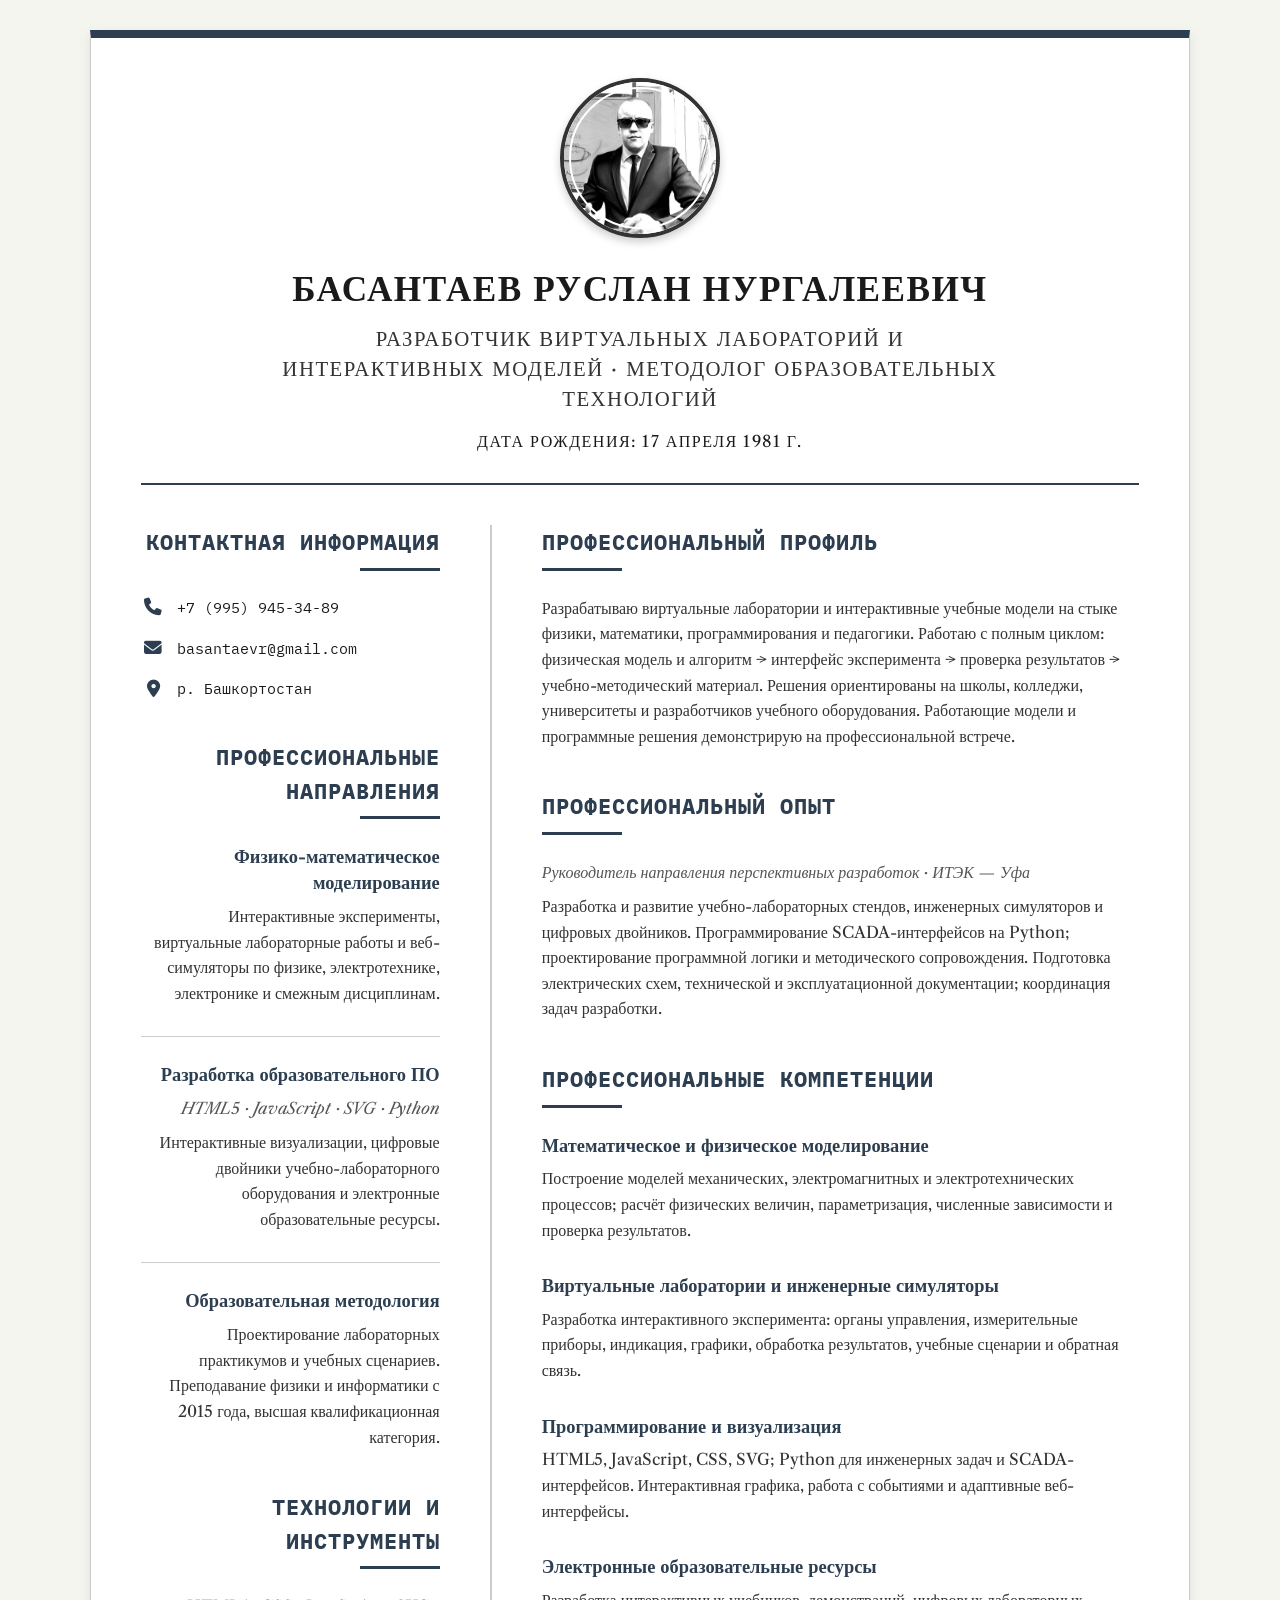
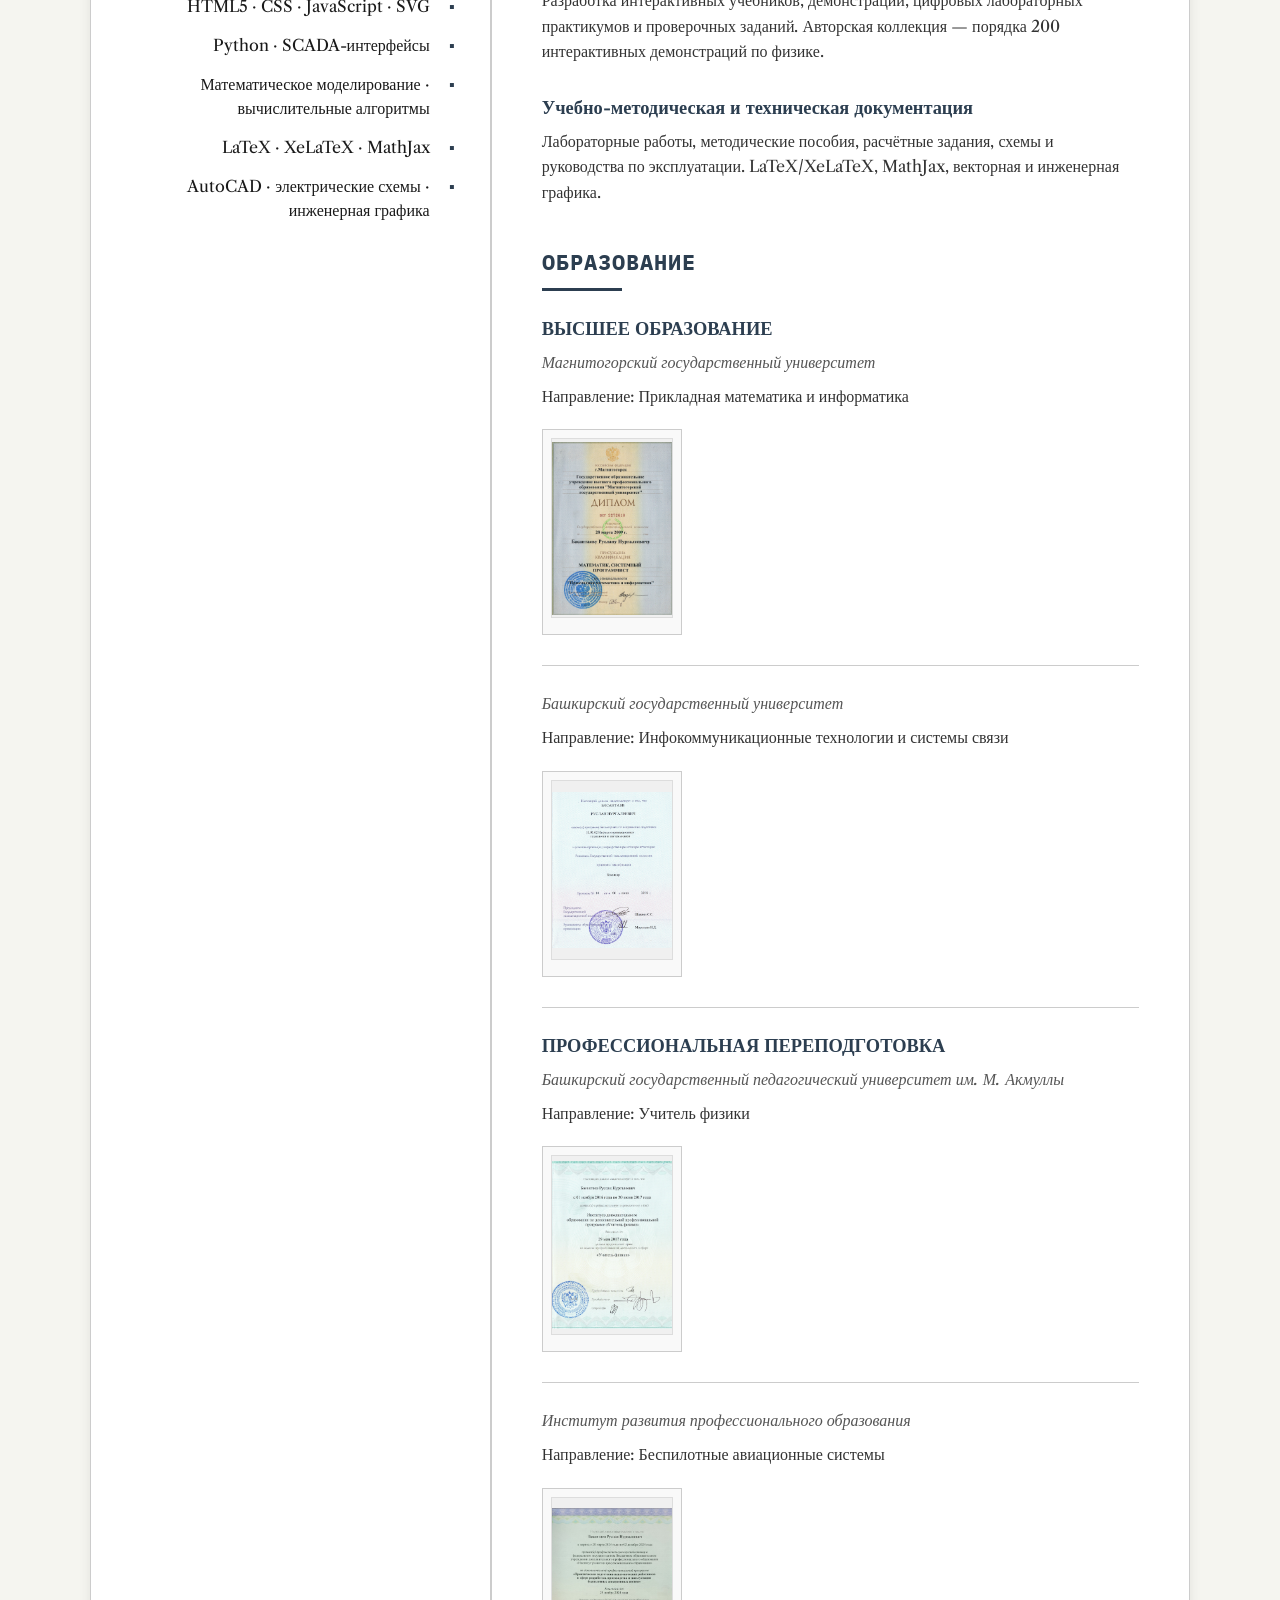
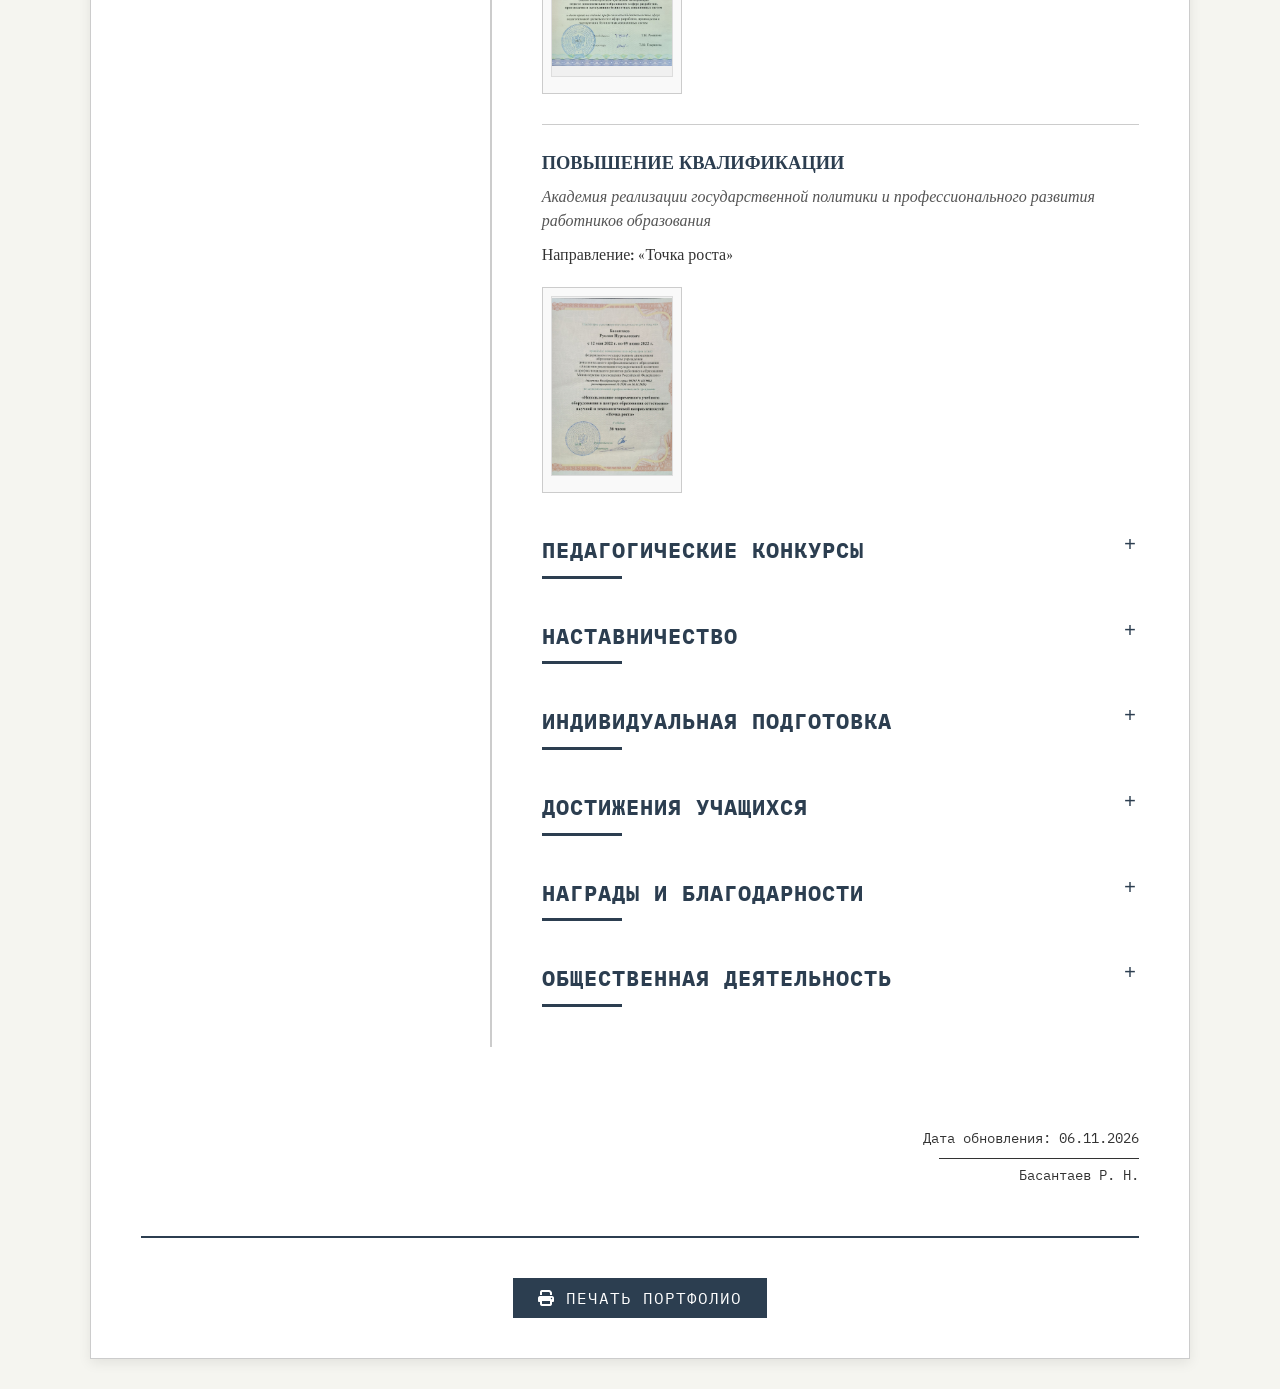
==== commit 0cca398d: "Обновление портфолио" ====
--- a/resume/index.html
+++ b/resume/index.html
@@ -4,35 +4,672 @@
 <head>
 <meta charset="utf-8"/>
 <meta content="width=device-width, initial-scale=1.0" name="viewport"/>
-<title>Руслан Басантаев — виртуальные лаборатории и физико-математическое моделирование</title>
+<title>Резюме и портфолио | Басантаев Руслан Нургалеевич</title>
+<link href="https://cdnjs.cloudflare.com/ajax/libs/font-awesome/6.4.0/css/all.min.css" rel="stylesheet"/>
+<style>
+        /* Шрифты */
+        @import url('https://fonts.googleapis.com/css2?family=Libre+Caslon+Text:ital,wght@0,400;0,700;1,400&display=swap');
+        @import url('https://fonts.googleapis.com/css2?family=IBM+Plex+Mono:wght@300;400;500&display=swap');
+        
+        * {
+            margin: 0;
+            padding: 0;
+            box-sizing: border-box;
+        }
+        
+        body {
+            background-color: #f5f5f0;
+            color: #1a1a1a;
+            line-height: 1.5;
+            font-family: 'Libre Caslon Text', 'Times New Roman', Times, serif;
+            font-size: 16px;
+            padding: 30px;
+            position: relative;
+        }
+        
+        /* Эффект бумаги */
+        body:before {
+            content: "";
+            position: fixed;
+            top: 0;
+            left: 0;
+            width: 100%;
+            height: 100%;
+            background-image: url('data:image/svg+xml;utf8,<svg width="100" height="100" xmlns="http://www.w3.org/2000/svg"><defs><pattern id="grid" width="10" height="10" patternUnits="userSpaceOnUse"><path d="M 10 0 L 0 0 0 10" fill="none" stroke="rgba(0,0,0,0.05)" stroke-width="0.5"/></pattern></defs><rect width="100%" height="100%" fill="url(%23grid)"/></svg>');
+            opacity: 0.3;
+            z-index: -1;
+            pointer-events: none;
+        }
+        
+        .resume-container {
+            max-width: 1100px;
+            margin: 0 auto;
+            background-color: #ffffff;
+            border: 1px solid #cccccc;
+            box-shadow: 0 4px 12px rgba(0, 0, 0, 0.08);
+            position: relative;
+            padding: 40px 50px;
+            border-top: 8px solid #2c3e50;
+        }
+        
+        /* Секция с фото */
+        .photo-section {
+            text-align: center;
+            margin-bottom: 40px;
+            padding-bottom: 30px;
+            border-bottom: 2px solid #2c3e50;
+        }
+        
+        .photo-frame {
+            width: 160px;
+            height: 160px;
+            border-radius: 50%;
+            border: 4px solid #333333;
+            margin: 0 auto 25px;
+            overflow: hidden;
+            box-shadow: 0 4px 8px rgba(0, 0, 0, 0.2);
+            position: relative;
+        }
+        
+        .photo-frame:before {
+            content: "";
+            position: absolute;
+            top: 5px;
+            left: 5px;
+            right: 5px;
+            bottom: 5px;
+            border: 2px solid #ffffff;
+            border-radius: 50%;
+            z-index: 1;
+        }
+        
+        .photo {
+            width: 100%;
+            height: 100%;
+            object-fit: cover;
+            filter: grayscale(30%);
+        }
+        
+        .name-title {
+            text-transform: uppercase;
+            letter-spacing: 1.5px;
+        }
+        
+        .name {
+            font-size: 2.2rem;
+            font-weight: 700;
+            margin-bottom: 8px;
+            color: #1a1a1a;
+            font-family: 'Libre Caslon Text', 'Times New Roman', Times, serif;
+        }
+        
+        .title {
+            font-size: 1.3rem;
+            font-weight: 400;
+            color: #333333;
+            margin-bottom: 15px;
+            position: relative;
+            display: inline-block;
+            padding: 0 20px;
+        }
+        
+        /* Основной контент */
+        .content {
+            display: flex;
+            position: relative;
+            margin-top: 20px;
+        }
+        
+        /* Левая колонка */
+        .left-column {
+            flex: 1;
+            padding-right: 50px;
+            border-right: 2px solid #cccccc;
+            text-align: right;
+        }
+        
+        /* Правая колонка */
+        .right-column {
+            flex: 2;
+            padding-left: 50px;
+        }
+        
+        /* Секции */
+        .section {
+            margin-bottom: 40px;
+            position: relative;
+        }
+        
+        .section-title {
+            font-size: 1.4rem;
+            color: #2c3e50;
+            margin-bottom: 25px;
+            position: relative;
+            padding-bottom: 12px;
+            font-weight: 700;
+            text-transform: uppercase;
+            letter-spacing: 1px;
+            font-family: 'IBM Plex Mono', 'Courier New', monospace;
+        }
+        
+        .left-column .section-title {
+            text-align: right;
+        }
+        
+        .right-column .section-title {
+            text-align: left;
+        }
+        
+        .section-title:after {
+            content: '';
+            position: absolute;
+            bottom: 0;
+            height: 3px;
+            background-color: #2c3e50;
+        }
+        
+        .left-column .section-title:after {
+            right: 0;
+            width: 80px;
+        }
+        
+        .right-column .section-title:after {
+            left: 0;
+            width: 80px;
+        }
+        
+        /* Элементы в секциях */
+        .item {
+            margin-bottom: 30px;
+            position: relative;
+        }
+        
+        .item-title {
+            font-weight: 700;
+            font-size: 1.15rem;
+            color: #2c3e50;
+            margin-bottom: 8px;
+            line-height: 1.4;
+        }
+        
+        .item-subtitle {
+            color: #555555;
+            margin-bottom: 10px;
+            font-style: italic;
+        }
+        
+        .item-date {
+            color: #2c3e50;
+            font-size: 0.95rem;
+            font-weight: 500;
+            margin-bottom: 12px;
+            font-family: 'IBM Plex Mono', 'Courier New', monospace;
+        }
+        
+        .item-description {
+            color: #333333;
+            line-height: 1.6;
+        }
+        
+        /* Контактная информация */
+        .contact-info {
+            list-style: none;
+        }
+        
+        .contact-info li {
+            margin-bottom: 18px;
+            display: flex;
+            align-items: center;
+            justify-content: flex-end;
+            font-family: 'IBM Plex Mono', 'Courier New', monospace;
+            font-size: 0.95rem;
+        }
+        
+        .left-column .contact-info li {
+            flex-direction: row-reverse;
+        }
+        
+        .contact-info i {
+            color: #2c3e50;
+            margin-left: 12px;
+            font-size: 1.1rem;
+            width: 24px;
+            text-align: center;
+        }
+        
+        .left-column .contact-info i {
+            margin-left: 0;
+            margin-right: 12px;
+        }
+        
+        /* Навыки */
+        .skill-list {
+            list-style: none;
+        }
+        
+        .skill-list li {
+            margin-bottom: 15px;
+            position: relative;
+            padding-right: 10px;
+        }
+        
+        .skill-list li:before {
+            content: "▪";
+            position: absolute;
+            right: -15px;
+            color: #2c3e50;
+        }
+        
+        /* Достижения и награды */
+        .achievement-list {
+            list-style: none;
+            counter-reset: achievement-counter;
+            padding-left: 0;
+        }
+        
+        .achievement-list li {
+            margin-bottom: 18px;
+            position: relative;
+            padding-left: 35px;
+            padding-right: 10px;
+            counter-increment: achievement-counter;
+        }
+        
+        .achievement-list li:before {
+            content: counter(achievement-counter) ".";
+            position: absolute;
+            left: 0;
+            top: 0;
+            font-weight: 700;
+            color: #2c3e50;
+            font-family: 'IBM Plex Mono', 'Courier New', monospace;
+            font-size: 1rem;
+        }
+        
+        /* Галерея документов */
+        .document-gallery {
+            display: flex;
+            flex-wrap: wrap;
+            gap: 15px;
+            margin-top: 20px;
+        }
+        
+        .document-item {
+            width: 140px;
+            text-align: center;
+            cursor: pointer;
+            transition: transform 0.3s;
+            border: 1px solid #cccccc;
+            padding: 8px;
+            background-color: #f9f9f9;
+        }
+        
+        .document-item:hover {
+            transform: translateY(-3px);
+            box-shadow: 0 3px 8px rgba(0, 0, 0, 0.1);
+        }
+        
+        .document-preview {
+            width: 100%;
+            height: 180px;
+            background-color: #f0f0f0;
+            display: flex;
+            align-items: center;
+            justify-content: center;
+            margin-bottom: 8px;
+            overflow: hidden;
+            border: 1px solid #dddddd;
+        }
+        
+        .document-preview img {
+            max-width: 100%;
+            max-height: 100%;
+            object-fit: contain;
+        }
+        
+        .document-name {
+            font-size: 0.85rem;
+            color: #555555;
+            font-family: 'IBM Plex Mono', 'Courier New', monospace;
+            line-height: 1.3;
+        }
+        
+        /* Таблица достижений учеников */
+        .achievements-table {
+            width: 100%;
+            border-collapse: collapse;
+            margin-top: 20px;
+            font-family: 'IBM Plex Mono', 'Courier New', monospace;
+            font-size: 0.9rem;
+        }
+        
+        .achievements-table th {
+            background-color: #f0f0f0;
+            border: 1px solid #cccccc;
+            padding: 12px 15px;
+            text-align: left;
+            font-weight: 700;
+            color: #2c3e50;
+        }
+        
+        .achievements-table td {
+            border: 1px solid #cccccc;
+            padding: 12px 15px;
+            vertical-align: top;
+        }
+        
+        .achievements-table tr:nth-child(even) {
+            background-color: #f9f9f9;
+        }
+        
+        .achievements-table tr:hover {
+            background-color: #f0f0f0;
+        }
+        
+        /* Модальное окно для документов */
+        .modal {
+            display: none;
+            position: fixed;
+            z-index: 1000;
+            left: 0;
+            top: 0;
+            width: 100%;
+            height: 100%;
+            background-color: rgba(0, 0, 0, 0.85);
+            justify-content: center;
+            align-items: center;
+        }
+        
+        .modal-content {
+            max-width: 90%;
+            max-height: 90%;
+            background-color: #ffffff;
+            border-radius: 0;
+            overflow: hidden;
+            position: relative;
+            border: 2px solid #2c3e50;
+        }
+        
+        .modal-image {
+            width: 100%;
+            height: auto;
+            display: block;
+        }
+        
+        .close-modal {
+            position: absolute;
+            top: 10px;
+            right: 15px;
+            background-color: rgba(44, 62, 80, 0.8);
+            color: white;
+            border: none;
+            width: 30px;
+            height: 30px;
+            font-size: 1.2rem;
+            cursor: pointer;
+            display: flex;
+            align-items: center;
+            justify-content: center;
+            font-family: 'IBM Plex Mono', 'Courier New', monospace;
+        }
+        
+        /* Адаптивность */
+        @media (max-width: 992px) {
+            .content {
+                padding: 0 10px;
+            }
+            
+            .left-column {
+                padding-right: 30px;
+            }
+            
+            .right-column {
+                padding-left: 30px;
+            }
+            
+            .resume-container {
+                padding: 30px;
+            }
+        }
+        
+        @media (max-width: 768px) {
+            .content {
+                flex-direction: column;
+            }
+            
+            .left-column {
+                padding-right: 0;
+                padding-bottom: 30px;
+                border-right: none;
+                border-bottom: 2px solid #cccccc;
+                text-align: left;
+            }
+            
+            .right-column {
+                padding-left: 0;
+                padding-top: 30px;
+            }
+            
+            .left-column .section-title {
+                text-align: left;
+            }
+            
+            .left-column .section-title:after {
+                left: 0;
+                right: auto;
+            }
+            
+            .contact-info li {
+                justify-content: flex-start;
+            }
+            
+            .left-column .contact-info li {
+                flex-direction: row;
+            }
+            
+            .left-column .contact-info i {
+                margin-right: 12px;
+                margin-left: 0;
+            }
+            
+            .skill-list li:before {
+                left: -15px;
+                right: auto;
+            }
+            
+            .name {
+                font-size: 1.8rem;
+            }
+            
+            .document-item {
+                width: 120px;
+            }
+            
+            body {
+                padding: 15px;
+            }
+            
+            .achievements-table {
+                display: block;
+                overflow-x: auto;
+            }
+        }
+        
+        @media (max-width: 480px) {
+            .photo-section {
+                margin-bottom: 30px;
+            }
+            
+            .photo-frame {
+                width: 140px;
+                height: 140px;
+            }
+            
+            .name {
+                font-size: 1.6rem;
+            }
+            
+            .title {
+                font-size: 1.1rem;
+            }
+            
+            .resume-container {
+                padding: 25px 20px;
+            }
+            
+            .section-title {
+                font-size: 1.2rem;
+            }
+            
+            .document-item {
+                width: 100px;
+            }
+            
+            .document-preview {
+                height: 140px;
+            }
+        }
+        
+        /* Футер */
+        footer {
+            margin-top: 50px;
+            padding-top: 25px;
+            border-top: 2px solid #2c3e50;
+            text-align: center;
+            font-size: 0.9rem;
+            color: #666666;
+            font-family: 'IBM Plex Mono', 'Courier New', monospace;
+        }
+        
+        .print-button {
+            display: inline-block;
+            background-color: #2c3e50;
+            color: white;
+            border: none;
+            padding: 10px 25px;
+            cursor: pointer;
+            font-size: 1rem;
+            margin-top: 15px;
+            font-family: 'IBM Plex Mono', 'Courier New', monospace;
+            letter-spacing: 1px;
+            text-transform: uppercase;
+        }
+        
+        .print-button:hover {
+            background-color: #1a2530;
+        }
+        
+        /* Разделители */
+        .separator {
+            height: 1px;
+            background-color: #cccccc;
+            margin: 25px 0;
+            width: 100%;
+        }
+        
+        /* Подпись */
+        .signature {
+            margin-top: 40px;
+            text-align: right;
+            font-family: 'IBM Plex Mono', 'Courier New', monospace;
+            font-size: 0.9rem;
+            color: #333333;
+            position: relative;
+            padding-top: 40px;
+        }
+        
+        .signature-line {
+            width: 200px;
+            height: 1px;
+            background-color: #333333;
+            margin: 10px 0 5px auto;
+        }
+        
+        /* Ссылки */
+        a {
+            color: #2c3e50;
+            text-decoration: none;
+            border-bottom: 1px dashed #2c3e50;
+        }
+        
+        a:hover {
+            border-bottom: 1px solid #2c3e50;
+        }
+    
+/* Длинный профессиональный заголовок без изменения структуры макета */
+.name-title .title { max-width: 760px; line-height: 1.45; }
 
-<link href="./css/style.css" rel="stylesheet"/>
-<meta content="Методолог-разработчик интерактивных моделей, виртуальных лабораторий, цифровых двойников учебных стендов и ЭОР. Физика, электротехника, электроника, информатика; HTML5, JavaScript, SVG, Python и LaTeX." name="description"/><meta content="#2c3e50" name="theme-color"/></head>
+/* Единое раскрытие дополнительных разделов — наследует авторские цвета и шрифты. */
+.portfolio-details { margin: 0; padding: 0; }
+.portfolio-summary { display: block; cursor: pointer; list-style: none; position: relative; }
+.portfolio-summary::-webkit-details-marker { display: none; }
+.portfolio-summary .section-title { padding-right: 32px; margin-bottom: 0; }
+.portfolio-summary .section-title::before { content: "+"; position: absolute; right: 2px; top: 0; color: #2c3e50; font: 500 1.25rem/1.3 'IBM Plex Mono', monospace; }
+.portfolio-details[open] .portfolio-summary .section-title::before { content: "−"; }
+.portfolio-details[open] .portfolio-summary .section-title { margin-bottom: 22px; }
+.portfolio-summary:focus-visible { outline: 2px solid #2c3e50; outline-offset: 5px; }
+.portfolio-details > :not(summary) { animation: portfolio-reveal .18s ease-out; }
+@keyframes portfolio-reveal { from { opacity: .65; } to { opacity: 1; } }
+@media (prefers-reduced-motion: reduce) { .portfolio-details > :not(summary) { animation: none; } }
+@media print { .portfolio-details > :not(summary) { display: block !important; } .portfolio-summary .section-title::before { display: none; } }
+/* Только читабельность, без смены общего оформления. */
+.item-description, .skill-list li, .achievement-list li { font-size: 1rem; }
+.achievements-table { font-size: .9rem; }
+.modal-content { max-width: 92vw; max-height: 92vh; overflow: visible; background: transparent; border: 0; }
+.modal-image { max-width: 92vw; max-height: 90vh; width: auto; height: auto; object-fit: contain; background: white; }
+.close-modal { z-index: 2; }
+@media(max-width: 768px) { .portfolio-summary .section-title { padding-right: 38px; } }
+</style>
+<meta content="Профессиональное портфолио Руслана Нургалеевича Басантаева: виртуальные лаборатории, физико-математическое моделирование, интерактивные образовательные ресурсы, учебно-лабораторные стенды." name="description"/></head>
 <body>
 <div class="resume-container">
-<section class="portfolio-hero" id="top"><div class="hero-topline"><span class="hero-index">ПРОФЕССИОНАЛЬНОЕ ПОРТФОЛИО <span class="muted-index">/ 2026</span></span><nav aria-label="Разделы портфолио" class="hero-nav"><a href="#profile">Профиль</a><a href="#experience">Опыт</a><a href="#education">Образование</a><a href="#achievements">Достижения</a></nav></div>
-<div class="hero-layout"><div class="hero-copy"><div class="hero-kicker">ФИЗИКА · МАТЕМАТИКА · ОБРАЗОВАТЕЛЬНЫЕ ТЕХНОЛОГИИ</div><h1 class="name">Руслан<br/>Басантаев</h1><p class="hero-patronymic">Руслан Нургалеевич Басантаев</p><p class="hero-profession">Методолог и разработчик виртуальных лабораторий</p><p class="hero-description">Физико-математическое моделирование, интерактивные учебные среды и инженерные симуляторы. От математической модели до программного продукта и методики его применения.</p><div class="hero-actions"><a class="hero-main-link" href="mailto:basantaevr@gmail.com">Обсудить сотрудничество <span aria-hidden="true">↗</span></a><span class="hero-interview-note">Демонстрация разработок — на собеседовании</span></div></div>
-<div class="hero-aside"><div class="hero-photo"><img alt="Руслан Басантаев" src="0dVAI6hSGItsMBfYwSBEcs9InA6BLkmw3Iu_71qno-vrOnsrX89E6ayIf4yFvtEb_t-EjavZJ-L7IXu1hBf8FfgZ.jpg"/></div><div aria-hidden="true" class="hero-diagram"><div class="diagram-label">МОДЕЛИРОВАНИЕ КОЛЕБАТЕЛЬНЫХ ПРОЦЕССОВ <span>ƒ(t)</span></div><svg preserveaspectratio="xMidYMid meet" viewbox="0 0 420 165"><defs><pattern height="30" id="preciseGrid" patternunits="userSpaceOnUse" width="30"><path d="M 30 0 L 0 0 0 30" fill="none" stroke="#d6e1e8" stroke-width=".7"></path></pattern><lineargradient id="curveTone" x1="0" x2="1"><stop stop-color="#426e85"></stop><stop offset="1" stop-color="#95bec7"></stop></lineargradient></defs><rect fill="url(#preciseGrid)" height="165" width="420" x="0" y="0"></rect><path d="M 0 82 H 420 M 26 0 V 165" fill="none" stroke="#9db2c0" stroke-width="1"></path><g class="diagram-curve"><path d="M 26 82 C 39 82 43 28 68 28 S 104 136 135 136 S 172 28 204 28 S 239 136 270 136 S 307 28 337 28 S 373 136 402 136" fill="none" stroke="url(#curveTone)" stroke-linecap="round" stroke-width="2.8"></path></g><path class="curve-guide" d="M 26 82 C 39 82 43 28 68 28 S 104 136 135 136 S 172 28 204 28 S 239 136 270 136 S 307 28 337 28 S 373 136 402 136" fill="none" stroke="#a8c8cd" stroke-dasharray="3 9" stroke-width="1.1"></path><circle class="oscillator-point" fill="#e9af72" r="5.5"><animatemotion dur="11s" path="M 26 82 C 39 82 43 28 68 28 S 104 136 135 136 S 172 28 204 28 S 239 136 270 136 S 307 28 337 28 S 373 136 402 136" repeatcount="indefinite"></animatemotion></circle><text fill="#637b8c" font-size="11" x="33" y="14">x(t)</text><text fill="#637b8c" font-size="11" x="393" y="73">t</text><text fill="#8098a5" font-size="10" x="32" y="153">x(t) = A · sin(ωt + φ)</text></svg></div></div></div>
-<div class="hero-bottomline"><div><strong>≈ 200</strong><span>интерактивных учебных моделей</span></div><div><strong>с 2015</strong><span>преподавание физики и информатики</span></div><div><strong>HTML5 / SVG</strong><span>моделирование и визуализация</span></div></div></section>
+<section class="photo-section">
+<div class="photo-frame">
+<!-- Замените src на путь к вашему фото -->
+<img alt="Фото Басантаева Руслана Нургалеевича" class="photo" src="0dVAI6hSGItsMBfYwSBEcs9InA6BLkmw3Iu_71qno-vrOnsrX89E6ayIf4yFvtEb_t-EjavZJ-L7IXu1hBf8FfgZ.jpg"/>
+</div>
+<div class="name-title">
+<h1 class="name">Басантаев Руслан Нургалеевич</h1>
+<p class="title">Разработчик виртуальных лабораторий и интерактивных моделей · Методолог образовательных технологий</p>
+<p>Дата рождения: 17 апреля 1981 г.</p>
+</div>
+</section>
 <section class="content">
 <div class="left-column">
 <div class="section">
 <h2 class="section-title">КОНТАКТНАЯ ИНФОРМАЦИЯ</h2>
 <ul class="contact-info">
 <li>
-<a href="tel:+79959453489">+7 (995) 945-34-89</a>
-
+<span>+7 (995) 945-34-89</span>
+<i class="fas fa-phone"></i>
 </li>
 <li>
-<a href="mailto:basantaevr@gmail.com">basantaevr@gmail.com</a>
-
+<span>basantaevr@gmail.com</span>
+<i class="fas fa-envelope"></i>
 </li>
 <li>
 <span>р. Башкортостан</span>
-
+<i class="fas fa-map-marker-alt"></i>
 </li>
 </ul>
 </div>
+<div class="section">
+<h2 class="section-title">ПРОФЕССИОНАЛЬНЫЕ НАПРАВЛЕНИЯ</h2>
+<div class="item">
+<div class="item-title">Физико-математическое моделирование</div>
+<div class="item-description">Интерактивные эксперименты, виртуальные лабораторные работы и веб-симуляторы по физике, электротехнике, электронике и смежным дисциплинам.</div>
+</div>
+<div class="separator"></div>
+<div class="item">
+<div class="item-title">Разработка образовательного ПО</div>
+<div class="item-subtitle">HTML5 · JavaScript · SVG · Python</div>
+<div class="item-description">Интерактивные визуализации, цифровые двойники учебно-лабораторного оборудования и электронные образовательные ресурсы.</div>
+</div>
+<div class="separator"></div>
+<div class="item">
+<div class="item-title">Образовательная методология</div>
+<div class="item-description">Проектирование лабораторных практикумов и учебных сценариев. Преподавание физики и информатики с 2015 года, высшая квалификационная категория.</div>
+</div></div>
 <!--<div class="section">
                     <h2 class="section-title">СЛУЖБА В АРМИИ</h2>
                     <div class="item">
@@ -43,20 +680,21 @@
                         </div>
                     </div>
                 </div>-->
-<div class="section"><h2 class="section-title">СПЕЦИАЛИЗАЦИЯ</h2>
-<ul class="skill-list"><li>Интерактивные модели физических процессов</li><li>Виртуальные лаборатории для СПО и вузов</li><li>Электротехника, электроника, информатика</li><li>Электронные образовательные ресурсы</li><li>Методические пособия и практикумы</li><li>Научно-техническая вёрстка</li></ul></div><div class="section"><h2 class="section-title">ТЕХНОЛОГИИ</h2>
-<ul class="skill-list"><li>HTML5, JavaScript, CSS, SVG</li><li>Python, SCADA</li><li>LaTeX, XeLaTeX, MathJax</li><li>AutoCAD, инженерная графика</li></ul></div></div>
+<div class="section">
+<h2 class="section-title">ТЕХНОЛОГИИ И ИНСТРУМЕНТЫ</h2>
+<ul class="skill-list"><li>HTML5 · CSS · JavaScript · SVG</li><li>Python · SCADA-интерфейсы</li><li>Математическое моделирование · вычислительные алгоритмы</li><li>LaTeX · XeLaTeX · MathJax</li><li>AutoCAD · электрические схемы · инженерная графика</li></ul></div>
+</div>
 <div class="right-column">
-<div class="section section-intro" id="profile"><h2 class="section-title">ПРОФЕССИОНАЛЬНЫЙ ПРОФИЛЬ</h2>
-<p class="item-description">Разрабатываю интерактивные модели физических и инженерных процессов, виртуальные лаборатории и цифровые двойники учебного оборудования. Соединяю математическую постановку задачи, программирование, визуализацию и методику обучения. Работаю на стыке физики, электротехники и цифровых образовательных технологий.</p></div><div class="section"><h2 class="section-title">КЛЮЧЕВЫЕ НАПРАВЛЕНИЯ</h2>
-<div class="item"><div class="item-title">Физико-математическое моделирование</div><div class="item-description">Моделирование механических, тепловых, электромагнитных и электротехнических процессов; настройка параметров эксперимента, визуализация закономерностей, графиков и измеряемых величин.</div></div>
-<div class="item"><div class="item-title">Виртуальные лаборатории и цифровые двойники</div><div class="item-description">Интерактивные схемы и приборы, моделирование электрических цепей и машин, виртуальные измерения, лабораторные сценарии и цифровые аналоги физических стендов для СПО и высшего образования.</div></div>
-<div class="item"><div class="item-title">Электронные образовательные ресурсы</div><div class="item-description">Интерактивные учебники и демонстрации, учебные веб-приложения, задания и средства самопроверки. Создана библиотека порядка 200 учебных интерактивов по курсу физики; модели демонстрируются на собеседовании.</div></div>
-<div class="item"><div class="item-title">Методология и научно-техническая вёрстка</div><div class="item-description">Разработка лабораторных практикумов, методических пособий и расчётных заданий; оформление математических формул, схем, таблиц и научно-технических материалов в LaTeX и XeLaTeX.</div></div>
-</div><div class="section" id="experience"><h2 class="section-title">ПРОФЕССИОНАЛЬНЫЙ ОПЫТ</h2>
-<div class="item"><div class="item-title">Руководитель направления перспективных разработок</div><div class="item-subtitle">ИТЭК — Уфа · настоящее время</div><div class="item-description">Разработка и развитие учебно-лабораторного оборудования; инженерных симуляторов и цифровых двойников; программирование SCADA на Python. Координация технических разработок, подготовка электрических схем, эксплуатационной и учебно-методической документации.</div></div>
-<div class="item"><div class="item-title">Преподаватель физики и информатики</div><div class="item-subtitle">Педагогическая деятельность с 2015 года</div><div class="item-description">Преподавание физики и информатики, подготовка учащихся к олимпиадам, конференциям и исследовательским конкурсам, наставничество. Высшая квалификационная категория.</div></div>
-</div><div class="section" id="education">
+<div class="section">
+<h2 class="section-title">ПРОФЕССИОНАЛЬНЫЙ ПРОФИЛЬ</h2>
+<div class="item-description">Разрабатываю виртуальные лаборатории и интерактивные учебные модели на стыке физики, математики, программирования и педагогики. Работаю с полным циклом: физическая модель и алгоритм → интерфейс эксперимента → проверка результатов → учебно-методический материал. Решения ориентированы на школы, колледжи, университеты и разработчиков учебного оборудования. Работающие модели и программные решения демонстрирую на профессиональной встрече.</div>
+</div><div class="section">
+<h2 class="section-title">ПРОФЕССИОНАЛЬНЫЙ ОПЫТ</h2>
+<div class="item">
+<div class="item-subtitle">Руководитель направления перспективных разработок · ИТЭК — Уфа</div>
+<div class="item-description">Разработка и развитие учебно-лабораторных стендов, инженерных симуляторов и цифровых двойников. Программирование SCADA-интерфейсов на Python; проектирование программной логики и методического сопровождения. Подготовка электрических схем, технической и эксплуатационной документации; координация задач разработки.</div>
+</div>
+</div><div class="section"><h2 class="section-title">ПРОФЕССИОНАЛЬНЫЕ КОМПЕТЕНЦИИ</h2><div class="item"><div class="item-title">Математическое и физическое моделирование</div><div class="item-description">Построение моделей механических, электромагнитных и электротехнических процессов; расчёт физических величин, параметризация, численные зависимости и проверка результатов.</div></div><div class="item"><div class="item-title">Виртуальные лаборатории и инженерные симуляторы</div><div class="item-description">Разработка интерактивного эксперимента: органы управления, измерительные приборы, индикация, графики, обработка результатов, учебные сценарии и обратная связь.</div></div><div class="item"><div class="item-title">Программирование и визуализация</div><div class="item-description">HTML5, JavaScript, CSS, SVG; Python для инженерных задач и SCADA-интерфейсов. Интерактивная графика, работа с событиями и адаптивные веб-интерфейсы.</div></div><div class="item"><div class="item-title">Электронные образовательные ресурсы</div><div class="item-description">Разработка интерактивных учебников, демонстраций, цифровых лабораторных практикумов и проверочных заданий. Авторская коллекция — порядка 200 интерактивных демонстраций по физике.</div></div><div class="item"><div class="item-title">Учебно-методическая и техническая документация</div><div class="item-description">Лабораторные работы, методические пособия, расчётные задания, схемы и руководства по эксплуатации. LaTeX/XeLaTeX, MathJax, векторная и инженерная графика.</div></div></div><div class="section">
 <h2 class="section-title">ОБРАЗОВАНИЕ</h2>
 <div class="item">
 <div class="item-title">ВЫСШЕЕ ОБРАЗОВАНИЕ</div>
@@ -66,9 +704,9 @@
                         </div>
 <!-- Галерея документов -->
 <div class="document-gallery">
-<div aria-label="Открыть документ" class="document-item" data-modal-src="./img/dip1.jpg" role="button" tabindex="0">
-<div class="document-preview">
-<img alt="Диплом МГУ" decoding="async" loading="lazy" src="./img/dip1.jpg"/>
+<div class="document-item" onclick="openModal('./img/dip1.jpg')">
+<div class="document-preview">
+<img alt="Диплом МГУ" src="./img/dip1.jpg"/>
 </div>
 </div>
 </div>
@@ -81,9 +719,9 @@
                         </div>
 <!-- Галерея документов -->
 <div class="document-gallery">
-<div aria-label="Открыть документ" class="document-item" data-modal-src="./img/dip2.jpg" role="button" tabindex="0">
-<div class="document-preview">
-<img alt="Диплом БашГУ" decoding="async" loading="lazy" src="./img/dip2.jpg"/>
+<div class="document-item" onclick="openModal('./img/dip2.jpg')">
+<div class="document-preview">
+<img alt="Диплом БашГУ" src="./img/dip2.jpg"/>
 </div>
 </div>
 </div>
@@ -97,9 +735,9 @@
                         </div>
 <!-- Галерея документов -->
 <div class="document-gallery">
-<div aria-label="Открыть документ" class="document-item" data-modal-src="./img/dip3.jpg" role="button" tabindex="0">
-<div class="document-preview">
-<img alt="Диплом переподготовки" decoding="async" loading="lazy" src="./img/dip3.jpg"/>
+<div class="document-item" onclick="openModal('./img/dip3.jpg')">
+<div class="document-preview">
+<img alt="Диплом переподготовки" src="./img/dip3.jpg"/>
 </div>
 </div>
 </div>
@@ -112,9 +750,9 @@
                         </div>
 <!-- Галерея документов -->
 <div class="document-gallery">
-<div aria-label="Открыть документ" class="document-item" data-modal-src="./img/dip4.jpg" role="button" tabindex="0">
-<div class="document-preview">
-<img alt="Диплом БАС" decoding="async" loading="lazy" src="./img/dip4.jpg"/>
+<div class="document-item" onclick="openModal('./img/dip4.jpg')">
+<div class="document-preview">
+<img alt="Диплом БАС" src="./img/dip4.jpg"/>
 </div>
 </div>
 </div>
@@ -128,21 +766,72 @@
                         </div>
 <!-- Галерея документов -->
 <div class="document-gallery">
-<div aria-label="Открыть документ" class="document-item" data-modal-src="./img/dip5.jpg" role="button" tabindex="0">
-<div class="document-preview">
-<img alt="Удостоверение" decoding="async" loading="lazy" src="./img/dip5.jpg"/>
-</div>
-</div>
-</div>
-</div>
-</div>
+<div class="document-item" onclick="openModal('./img/dip5.jpg')">
+<div class="document-preview">
+<img alt="Удостоверение" src="./img/dip5.jpg"/>
+</div>
+</div>
+</div>
+</div>
+</div>
+<div class="section"><details class="portfolio-details"><summary aria-label="Открыть или свернуть: педагогические конкурсы" class="portfolio-summary"><h2 class="section-title">ПЕДАГОГИЧЕСКИЕ КОНКУРСЫ</h2></summary>
 
+                    Диплом II степени на региональном конкурсе педагогического мастерства Magister posterum / Учитель будущего 
+                            <br/><br/>
+<!-- Галерея документов репетиторства -->
+<div class="document-gallery">
+<div class="document-item" onclick="openModal('./img/magister.jpg')">
+<div class="document-preview">
+<img alt="Стобальница 2019" src="./img/magister.jpg"/>
+</div>
+</div>
+</div>
+</details></div>
+<div class="section"><details class="portfolio-details"><summary aria-label="Открыть или свернуть: наставничество" class="portfolio-summary"><h2 class="section-title">НАСТАВНИЧЕСТВО</h2></summary>
 
+<ul class="achievement-list">
+<li>Наставник магистранта МФТИ - ЗОЛОТОГО МЕДАЛИСТА Всероссийской олимпиады студентов «Я-профессионал»</li>
+</ul>
+<!-- Галерея документов общественных наград -->
+<div class="document-gallery">
+<div class="document-item" onclick="openModal('./img/linar1.PNG')">
+<div class="document-preview">
+<img alt="Почетная грамота" src="./img/linar1.PNG"/>
+</div>
+</div>
+<div class="document-item" onclick="openModal('./img/linar.PNG')">
+<div class="document-preview">
+<img alt="Диплом Отец года" src="./img/linar.PNG"/>
+</div>
+</div>
+<div class="document-item" onclick="openModal('./img/linar2.PNG')">
+<div class="document-preview">
+<img alt="Благодарность" src="./img/linar2.PNG"/>
+</div>
+</div>
+</div>
+</details></div>
+<div class="section"><details class="portfolio-details"><summary aria-label="Открыть или свернуть: индивидуальная подготовка" class="portfolio-summary"><h2 class="section-title">ИНДИВИДУАЛЬНАЯ ПОДГОТОВКА</h2></summary>
 
-<div class="section" id="achievements">
-<h2 class="section-title">ДОСТИЖЕНИЯ УЧЕНИКОВ</h2>
+                    100 баллов на ЕГЭ
+                            <br/><br/>
+<!-- Галерея документов репетиторства -->
+<div class="document-gallery">
+<div class="document-item" onclick="openModal('./img/katya.PNG')">
+<div class="document-preview">
+<img alt="Стобальница 2019" src="./img/katya.PNG"/>
+</div>
+</div>
+</div>
+<div class="item">
+<div class="item-description">
+<a href="https://www.bashinform.ru/news/social/2018-07-04/layfhak-stoballnits-iz-bashkirii-kak-my-sdali-ege-po-fizike-na-100-ballov-2157992" target="_blank">Ссылка на статью о достижении</a>
+</div>
+</div>
+</details></div>
+<div class="section"><details class="portfolio-details"><summary aria-label="Открыть или свернуть: достижения учащихся" class="portfolio-summary"><h2 class="section-title">ДОСТИЖЕНИЯ УЧАЩИХСЯ</h2></summary>
 
-<p class="achievements-lead">Результаты учеников и участников исследовательских проектов — одно из подтверждений эффективности методической работы.</p><details class="achievements-disclosure" id="achievements-list"><summary><span aria-hidden="true" class="summary-icon">↘</span><span class="summary-content"><strong>Олимпиады, научные конференции и конкурсы</strong><small>Подтверждённые результаты учащихся, 2016–2020 · 15 записей</small></span><span class="summary-action">Показать документы <span aria-hidden="true">+</span></span></summary><div class="disclosure-body"><table class="achievements-table">
+<table class="achievements-table">
 <thead>
 <tr>
 <th>Достижение</th>
@@ -155,7 +844,7 @@
 <td>Призер XXIV Научно-практической конференции школьников «Познание и творчество»</td>
 <td>2020 г., Уфа</td>
 <td>
-<div aria-label="Открыть документ" class="document-item" data-modal-src="./img/egorka.jpeg" role="button" tabindex="0">
+<div class="document-item" onclick="openModal('./img/egorka.jpeg')">
 <div class="document-preview">
 <img alt="Призер конференции" src="./img/egorka.jpeg"/>
 </div>
@@ -166,7 +855,7 @@
 <td>Победитель Республиканского этапа Всероссийской олимпиады учебно-исследовательских проектов детей и молодежи «Созвездие — 2020»</td>
 <td>2019 г., Уфа</td>
 <td>
-<div aria-label="Открыть документ" class="document-item" data-modal-src="./img/lev1_1.PNG" role="button" tabindex="0">
+<div class="document-item" onclick="openModal('./img/lev1_1.PNG')">
 <div class="document-preview">
 <img alt="Победитель Созвездие" src="./img/lev1.PNG"/>
 </div>
@@ -177,7 +866,7 @@
 <td>Победители  Научно-практической конференции школьников «Завтра начинается сегодня» в номинации «Физика», Орджоникидзевского района г. Уфа</td>
 <td>2019 г., Уфа</td>
 <td>
-<div aria-label="Открыть документ" class="document-item" data-modal-src="./img/ilia_artur.PNG" role="button" tabindex="0">
+<div class="document-item" onclick="openModal('./img/ilia_artur.PNG')">
 <div class="document-preview">
 <img alt="Победитель физика" src="./img/ilia_artur.PNG"/>
 </div>
@@ -188,7 +877,7 @@
 <td>Победитель  Научно-практической конференции школьников «Завтра начинается сегодня» в номинации «Наука и техника», Орджоникидзевского района г. Уфа</td>
 <td>2019 г., Уфа</td>
 <td>
-<div aria-label="Открыть документ" class="document-item" data-modal-src="./img/lev3.PNG" role="button" tabindex="0">
+<div class="document-item" onclick="openModal('./img/lev3.PNG')">
 <div class="document-preview">
 <img alt="Победитель наука и техника" src="./img/lev3.PNG"/>
 </div>
@@ -199,7 +888,7 @@
 <td>Призер  Научно-практической конференции школьников «Завтра начинается сегодня» в номинации «Наука и техника», Орджоникидзевского района г. Уфа</td>
 <td>2019 г., Уфа</td>
 <td>
-<div aria-label="Открыть документ" class="document-item" data-modal-src="./img/kamilla.PNG" role="button" tabindex="0">
+<div class="document-item" onclick="openModal('./img/kamilla.PNG')">
 <div class="document-preview">
 <img alt="Призер физика" src="./img/kamilla.PNG"/>
 </div>
@@ -224,7 +913,7 @@
 <td>Победитель международной конференции молодых ученых «Актуальные проблемы науки и техники» УГНТУ</td>
 <td>2018-2019 гг., Уфа</td>
 <td>
-<div aria-label="Открыть документ" class="document-item" data-modal-src="./img/6.linar_ugntu.jpg" role="button" tabindex="0">
+<div class="document-item" onclick="openModal('./img/6.linar_ugntu.jpg')">
 <div class="document-preview">
 <img alt="Победители УГНТУ" src="./img/6.linar_ugntu.jpg"/>
 </div>
@@ -235,7 +924,7 @@
 <td>Призер международной конференции молодых ученых «Актуальные проблемы науки и техники» УГНТУ</td>
 <td>2018-2019 гг., Уфа</td>
 <td>
-<div aria-label="Открыть документ" class="document-item" data-modal-src="./img/angelina.jpg" role="button" tabindex="0">
+<div class="document-item" onclick="openModal('./img/angelina.jpg')">
 <div class="document-preview">
 <img alt="Победители УГНТУ" src="./img/angelina.jpg"/>
 </div>
@@ -246,7 +935,7 @@
 <td>Призер Научно-практической конференции школьников «Интеллект будущего»</td>
 <td>2019 г., Белебей</td>
 <td>
-<div aria-label="Открыть документ" class="document-item" data-modal-src="./img/kasim.jpg" role="button" tabindex="0">
+<div class="document-item" onclick="openModal('./img/kasim.jpg')">
 <div class="document-preview">
 <img alt="Призер Интеллект будущего" src="./img/kasim.jpg"/>
 </div>
@@ -264,7 +953,7 @@
 <td>Призер республиканского конкурса работ по информационным технологиям «КРИТ-2018»</td>
 <td>2018 г., Уфа</td>
 <td>
-<div aria-label="Открыть документ" class="document-item" data-modal-src="./img/krit.jpg" role="button" tabindex="0">
+<div class="document-item" onclick="openModal('./img/krit.jpg')">
 <div class="document-preview">
 <img alt="Призер КРИТ-2018" src="./img/krit.jpg"/>
 </div>
@@ -275,7 +964,7 @@
 <td>Два призера Конкурса научных и творческих проектов по физике СФ БашГУ</td>
 <td>2018 г., Стерлитамак</td>
 <td>
-<div aria-label="Открыть документ" class="document-item" data-modal-src="./img/sterlik.jpg" role="button" tabindex="0">
+<div class="document-item" onclick="openModal('./img/sterlik.jpg')">
 <div class="document-preview">
 <img alt="Призеры физика БашГУ" src="./img/sterlik.jpg"/>
 </div>
@@ -286,7 +975,7 @@
 <td>Победители и призеры муниципальных этапов Кубка имени Ю.А. Гагарина</td>
 <td>2018 г., Белебей</td>
 <td>
-<div aria-label="Открыть документ" class="document-item" data-modal-src="./img/gagarin.jpg" role="button" tabindex="0">
+<div class="document-item" onclick="openModal('./img/gagarin.jpg')">
 <div class="document-preview">
 <img alt="Призер Гагарин" src="./img/gagarin.jpg"/>
 </div>
@@ -297,7 +986,7 @@
 <td>Призер муниципального этапа Всероссийской олимпиады школьников по информатике</td>
 <td>2016 г., Белебей</td>
 <td>
-<div aria-label="Открыть документ" class="document-item" data-modal-src="./img/holkin.jpg" role="button" tabindex="0">
+<div class="document-item" onclick="openModal('./img/holkin.jpg')">
 <div class="document-preview">
 <img alt="Призер информатика" src="./img/holkin.jpg"/>
 </div>
@@ -305,121 +994,99 @@
 </td>
 </tr>
 </tbody>
-</table></div></details></div>
-<div class="section supplementary-section"><h2 class="section-title">Общественные награды</h2><details class="secondary-disclosure"><summary>Сведения и подтверждающие документы</summary>
+</table>
+</details></div>
+<div class="section"><details class="portfolio-details"><summary aria-label="Открыть или свернуть: награды и благодарности" class="portfolio-summary"><h2 class="section-title">НАГРАДЫ И БЛАГОДАРНОСТИ</h2></summary>
 
 <ul class="achievement-list">
-<li>Диплом лауреата общественной награды «Отцовская доблесть» - звание «Отец года»</li>
-<li>Почетная грамота главы муниципального района за заслуги в области просвещения</li>
+<li>Диплом лауреата общественной награды «Отцовская доблесть» — звание «Отец года»</li>
+<li>Почётная грамота главы муниципального района за заслуги в области просвещения</li>
 <li>Благодарность Управления образования за подготовку конкурсанта на звание «Учитель года Республики Башкортостан»</li>
 </ul>
 <!-- Галерея документов общественных наград -->
 <div class="document-gallery">
-<div aria-label="Открыть документ" class="document-item" data-modal-src="./img/dip6.jpg" role="button" tabindex="0">
-<div class="document-preview">
-<img alt="Диплом Отец года" decoding="async" loading="lazy" src="./img/dip6.jpg"/>
-</div>
-</div>
-<div aria-label="Открыть документ" class="document-item" data-modal-src="./img/IMG_20230505_165233.jpg" role="button" tabindex="0">
-<div class="document-preview">
-<img alt="Почетная грамота" decoding="async" loading="lazy" src="./img/IMG_20230505_165233.jpg"/>
-</div>
-</div>
-<div aria-label="Открыть документ" class="document-item" data-modal-src="./img/mku.jpg" role="button" tabindex="0">
-<div class="document-preview">
-<img alt="Благодарность" decoding="async" loading="lazy" src="./img/mku.jpg"/>
+<div class="document-item" onclick="openModal('./img/dip6.jpg')">
+<div class="document-preview">
+<img alt="Диплом Отец года" src="./img/dip6.jpg"/>
+</div>
+</div>
+<div class="document-item" onclick="openModal('./img/IMG_20230505_165233.jpg')">
+<div class="document-preview">
+<img alt="Почетная грамота" src="./img/IMG_20230505_165233.jpg"/>
+</div>
+</div>
+<div class="document-item" onclick="openModal('./img/mku.jpg')">
+<div class="document-preview">
+<img alt="Благодарность" src="./img/mku.jpg"/>
 </div>
 </div>
 </div>
 </details></div>
-<div class="section supplementary-section"><h2 class="section-title">Волонтёрская деятельность</h2><details class="secondary-disclosure"><summary>Сведения и подтверждающие документы</summary>
+<div class="section"><details class="portfolio-details"><summary aria-label="Открыть или свернуть: общественная деятельность" class="portfolio-summary"><h2 class="section-title">ОБЩЕСТВЕННАЯ ДЕЯТЕЛЬНОСТЬ</h2></summary>
 
 <div class="item-description">
                         Активное участие в волонтерских проектах и общественной деятельности
                     </div>
 <!-- Галерея документов волонтерской деятельности -->
 <div class="document-gallery">
-<div aria-label="Открыть документ" class="document-item" data-modal-src="./img/vol.jpg" role="button" tabindex="0">
-<div class="document-preview">
-<img alt="Волонтерская деятельность" decoding="async" loading="lazy" src="./img/vol.jpg"/>
-</div>
-</div>
-<div aria-label="Открыть документ" class="document-item" data-modal-src="./img/vol2.jpg" role="button" tabindex="0">
-<div class="document-preview">
-<img alt="Волонтерская деятельность" decoding="async" loading="lazy" src="./img/vol2.jpg"/>
+<div class="document-item" onclick="openModal('./img/vol.jpg')">
+<div class="document-preview">
+<img alt="Волонтерская деятельность" src="./img/vol.jpg"/>
+</div>
+</div>
+<div class="document-item" onclick="openModal('./img/vol2.jpg')">
+<div class="document-preview">
+<img alt="Волонтерская деятельность" src="./img/vol2.jpg"/>
 </div>
 </div>
 </div>
 </details></div>
-<div class="section supplementary-section"><h2 class="section-title">Педагогическое мастерство</h2><details class="secondary-disclosure"><summary>Сведения и подтверждающие документы</summary>
-
-                    Диплом II степени на региональном конкурсе педагогического мастерства Magister posterum / Учитель будущего 
-                            <br/><br/>
-<!-- Галерея документов репетиторства -->
-<div class="document-gallery">
-<div aria-label="Открыть документ" class="document-item" data-modal-src="./img/magister.jpg" role="button" tabindex="0">
-<div class="document-preview">
-<img alt="Стобальница 2019" decoding="async" loading="lazy" src="./img/magister.jpg"/>
-</div>
-</div>
-</div>
-</details></div><div class="section supplementary-section"><h2 class="section-title">Наставничество</h2><details class="secondary-disclosure"><summary>Сведения и подтверждающие документы</summary>
-
-<ul class="achievement-list">
-<li>Наставник магистранта МФТИ - ЗОЛОТОГО МЕДАЛИСТА Всероссийской олимпиады студентов «Я-профессионал» </li>
-</ul>
-<!-- Галерея документов общественных наград -->
-<div class="document-gallery">
-<div aria-label="Открыть документ" class="document-item" data-modal-src="./img/linar1.PNG" role="button" tabindex="0">
-<div class="document-preview">
-<img alt="Почетная грамота" decoding="async" loading="lazy" src="./img/linar1.PNG"/>
-</div>
-</div>
-<div aria-label="Открыть документ" class="document-item" data-modal-src="./img/linar.PNG" role="button" tabindex="0">
-<div class="document-preview">
-<img alt="Диплом Отец года" decoding="async" loading="lazy" src="./img/linar.PNG"/>
-</div>
-</div>
-<div aria-label="Открыть документ" class="document-item" data-modal-src="./img/linar2.PNG" role="button" tabindex="0">
-<div class="document-preview">
-<img alt="Благодарность" decoding="async" loading="lazy" src="./img/linar2.PNG"/>
-</div>
-</div>
-</div>
-</details></div><div class="section supplementary-section"><h2 class="section-title">Индивидуальная подготовка</h2><details class="secondary-disclosure"><summary>Сведения и подтверждающие документы</summary>
-
-                    100 баллов на ЕГЭ
-                            <br/><br/>
-<!-- Галерея документов репетиторства -->
-<div class="document-gallery">
-<div aria-label="Открыть документ" class="document-item" data-modal-src="./img/katya.PNG" role="button" tabindex="0">
-<div class="document-preview">
-<img alt="Стобальница 2019" decoding="async" loading="lazy" src="./img/katya.PNG"/>
-</div>
-</div>
-</div>
-<div class="item">
-<div class="item-description">
-<a href="https://www.bashinform.ru/news/social/2018-07-04/layfhak-stoballnits-iz-bashkirii-kak-my-sdali-ege-po-fizike-na-100-ballov-2157992" target="_blank">Ссылка на статью о достижении</a>
-</div>
-</div>
-</details></div></div>
+</div>
 </section>
 <!-- Подпись -->
 <div class="signature">
-<div>Обновлено: ноябрь 2026 года</div>
+<div>Дата обновления: 06.11.2026</div>
 <div class="signature-line"></div>
 <div>Басантаев Р. Н.</div>
 </div>
 <!-- Модальное окно для просмотра документов -->
-<div aria-hidden="true" aria-label="Просмотр документа" aria-modal="true" class="modal" id="documentModal" role="dialog">
-<div class="modal-content">
-<button aria-label="Закрыть документ" class="close-modal" type="button">×</button>
-<img alt="Увеличенный документ" class="modal-image" id="modalImage" src=""/>
-</div>
-</div><footer>
-<button class="print-button">Версия для печати</button>
+<footer>
+<button class="print-button" onclick="window.print()">
+<i class="fas fa-print"></i> Печать портфолио
+            </button>
 </footer>
 </div>
-<script defer="" src="./js/main.js"></script></body>
+<script>
+(() => {
+  const modal = document.getElementById('documentModal');
+  const modalImage = document.getElementById('modalImage');
+  let previousFocus = null;
+  window.openModal = function(src) {
+    previousFocus = document.activeElement;
+    modalImage.src = src;
+    modal.style.display = 'flex';
+    modal.setAttribute('aria-hidden','false');
+    document.body.style.overflow = 'hidden';
+    modal.querySelector('.close-modal').focus();
+  };
+  window.closeModal = function() {
+    modal.style.display = 'none';
+    modal.setAttribute('aria-hidden','true');
+    modalImage.removeAttribute('src');
+    document.body.style.overflow = '';
+    if (previousFocus && previousFocus.focus) previousFocus.focus();
+  };
+  modal.addEventListener('click', e => { if (e.target === modal) window.closeModal(); });
+  document.addEventListener('keydown', e => { if (e.key === 'Escape' && modal.style.display === 'flex') window.closeModal(); });
+  document.querySelectorAll('.document-item[onclick]').forEach(node => {
+    node.setAttribute('role','button'); node.setAttribute('tabindex','0');
+    node.setAttribute('aria-label','Увеличить документ');
+    node.addEventListener('keydown',e => { if(e.key === 'Enter' || e.key === ' ') { e.preventDefault(); node.click(); } });
+  });
+  // In print, show details' content without mutating their on-screen state.
+  window.addEventListener('beforeprint', () => document.querySelectorAll('details.portfolio-details').forEach(d => { d.dataset.wasOpen = d.open ? 'yes':'no'; d.open = true; }));
+  window.addEventListener('afterprint', () => document.querySelectorAll('details.portfolio-details').forEach(d => { if(d.dataset.wasOpen === 'no') d.open = false; delete d.dataset.wasOpen; }));
+})();
+</script>
+<div aria-hidden="true" aria-label="Просмотр документа" aria-modal="true" class="modal" id="documentModal" role="dialog"><div class="modal-content"><button aria-label="Закрыть документ" class="close-modal" onclick="closeModal()" type="button">×</button><img alt="Увеличенный документ" class="modal-image" id="modalImage"/></div></div></body>
 </html>
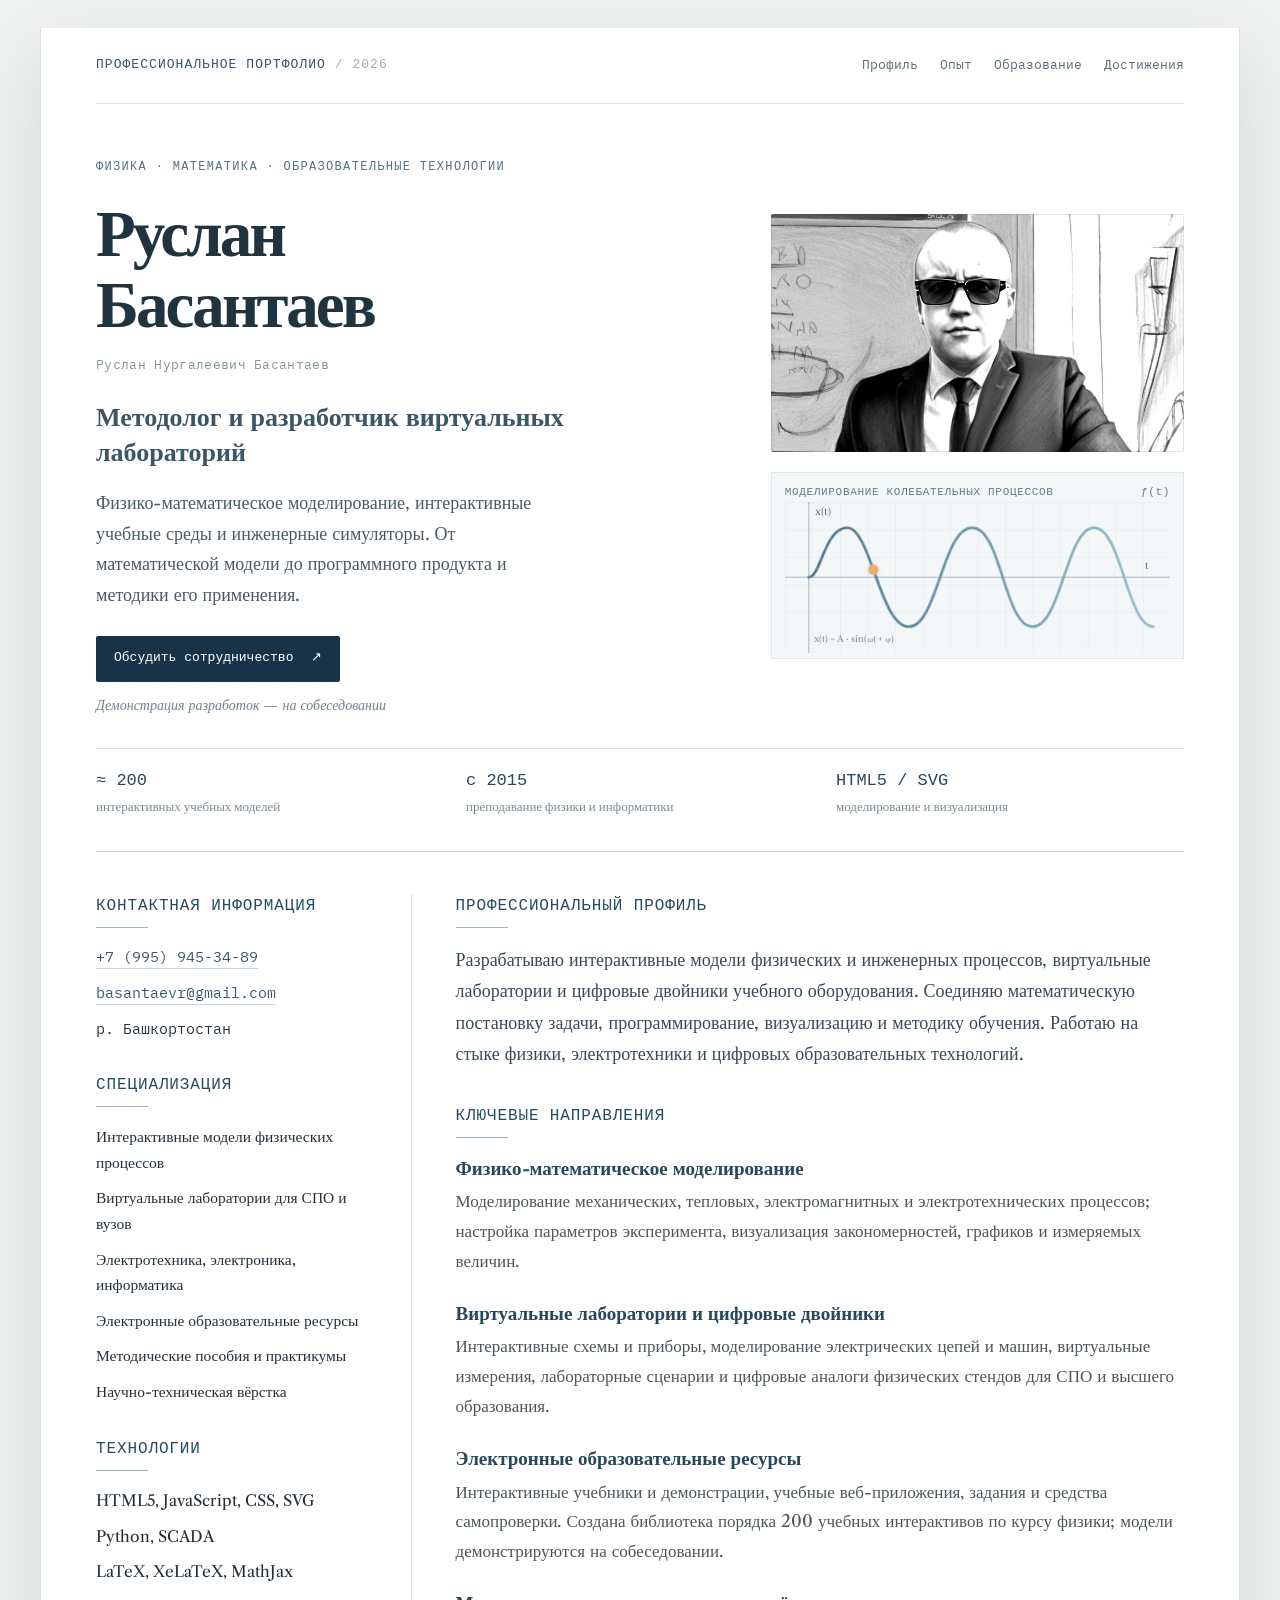
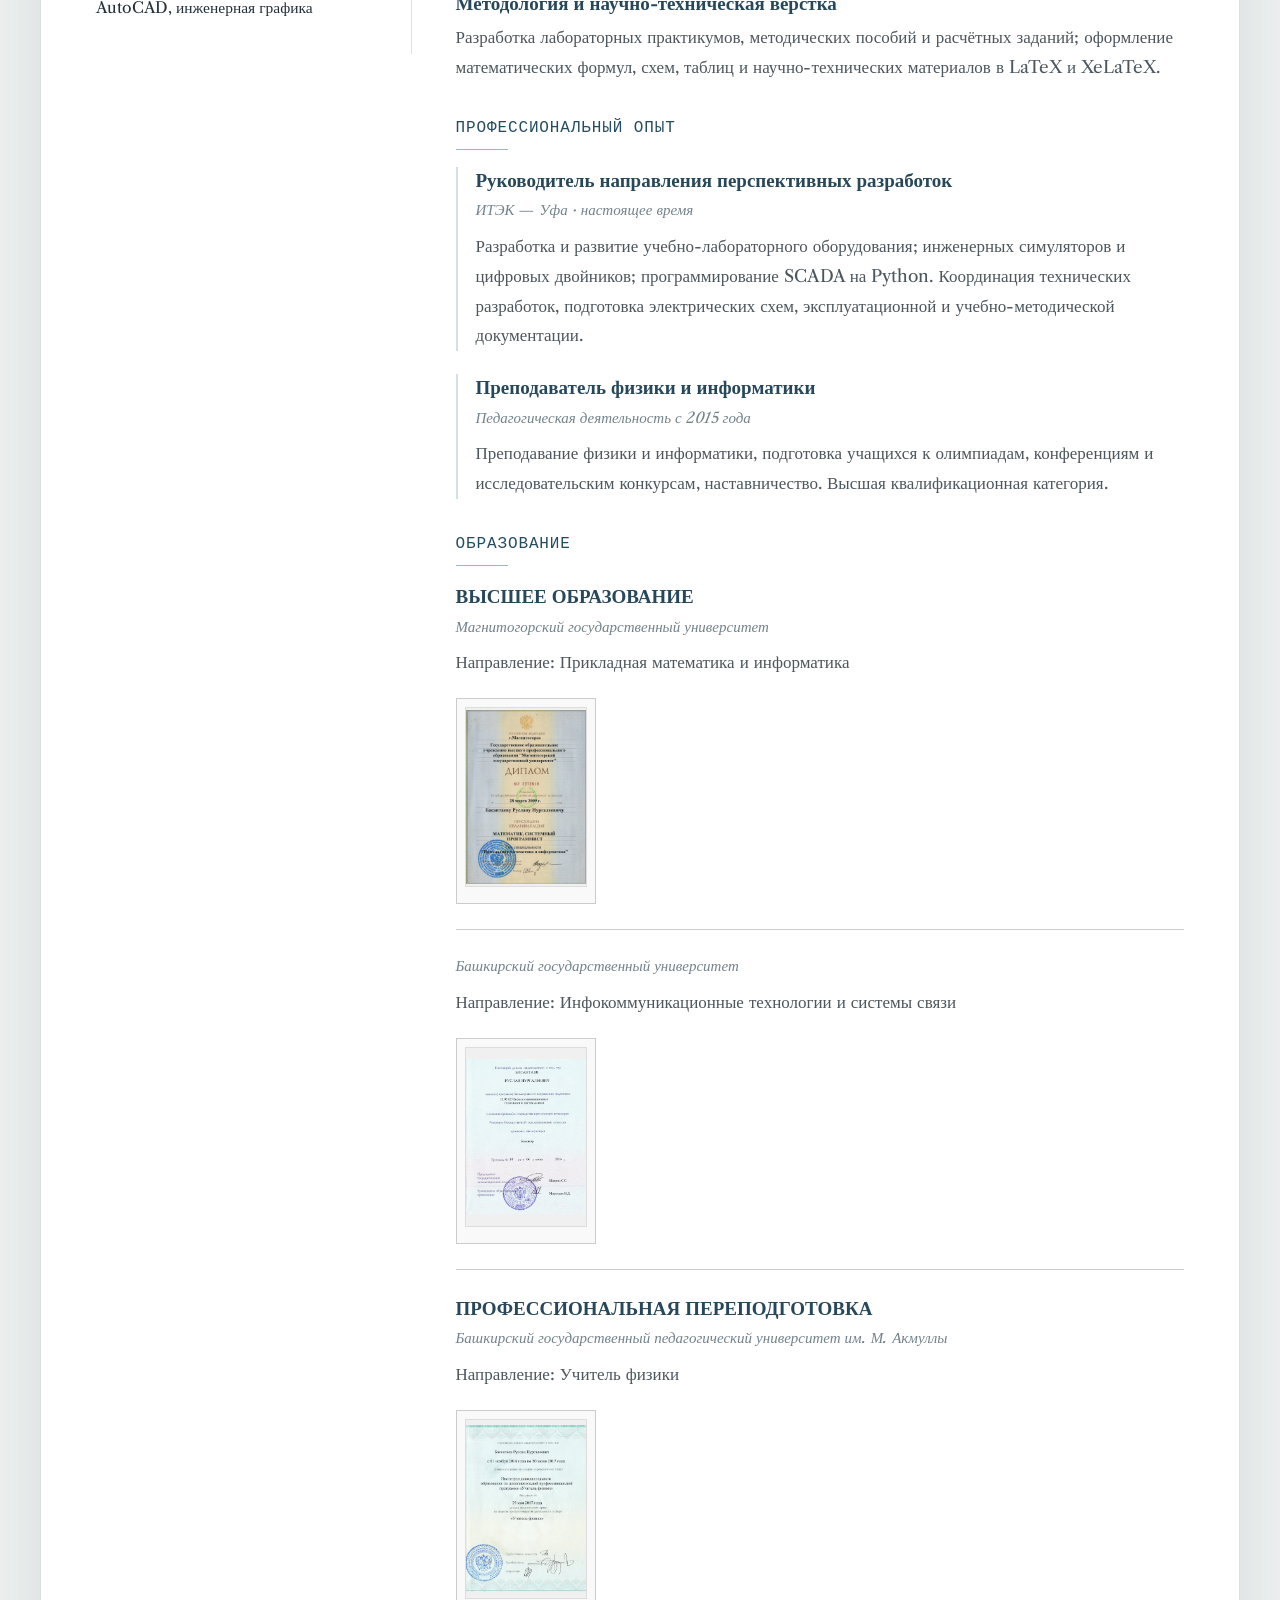
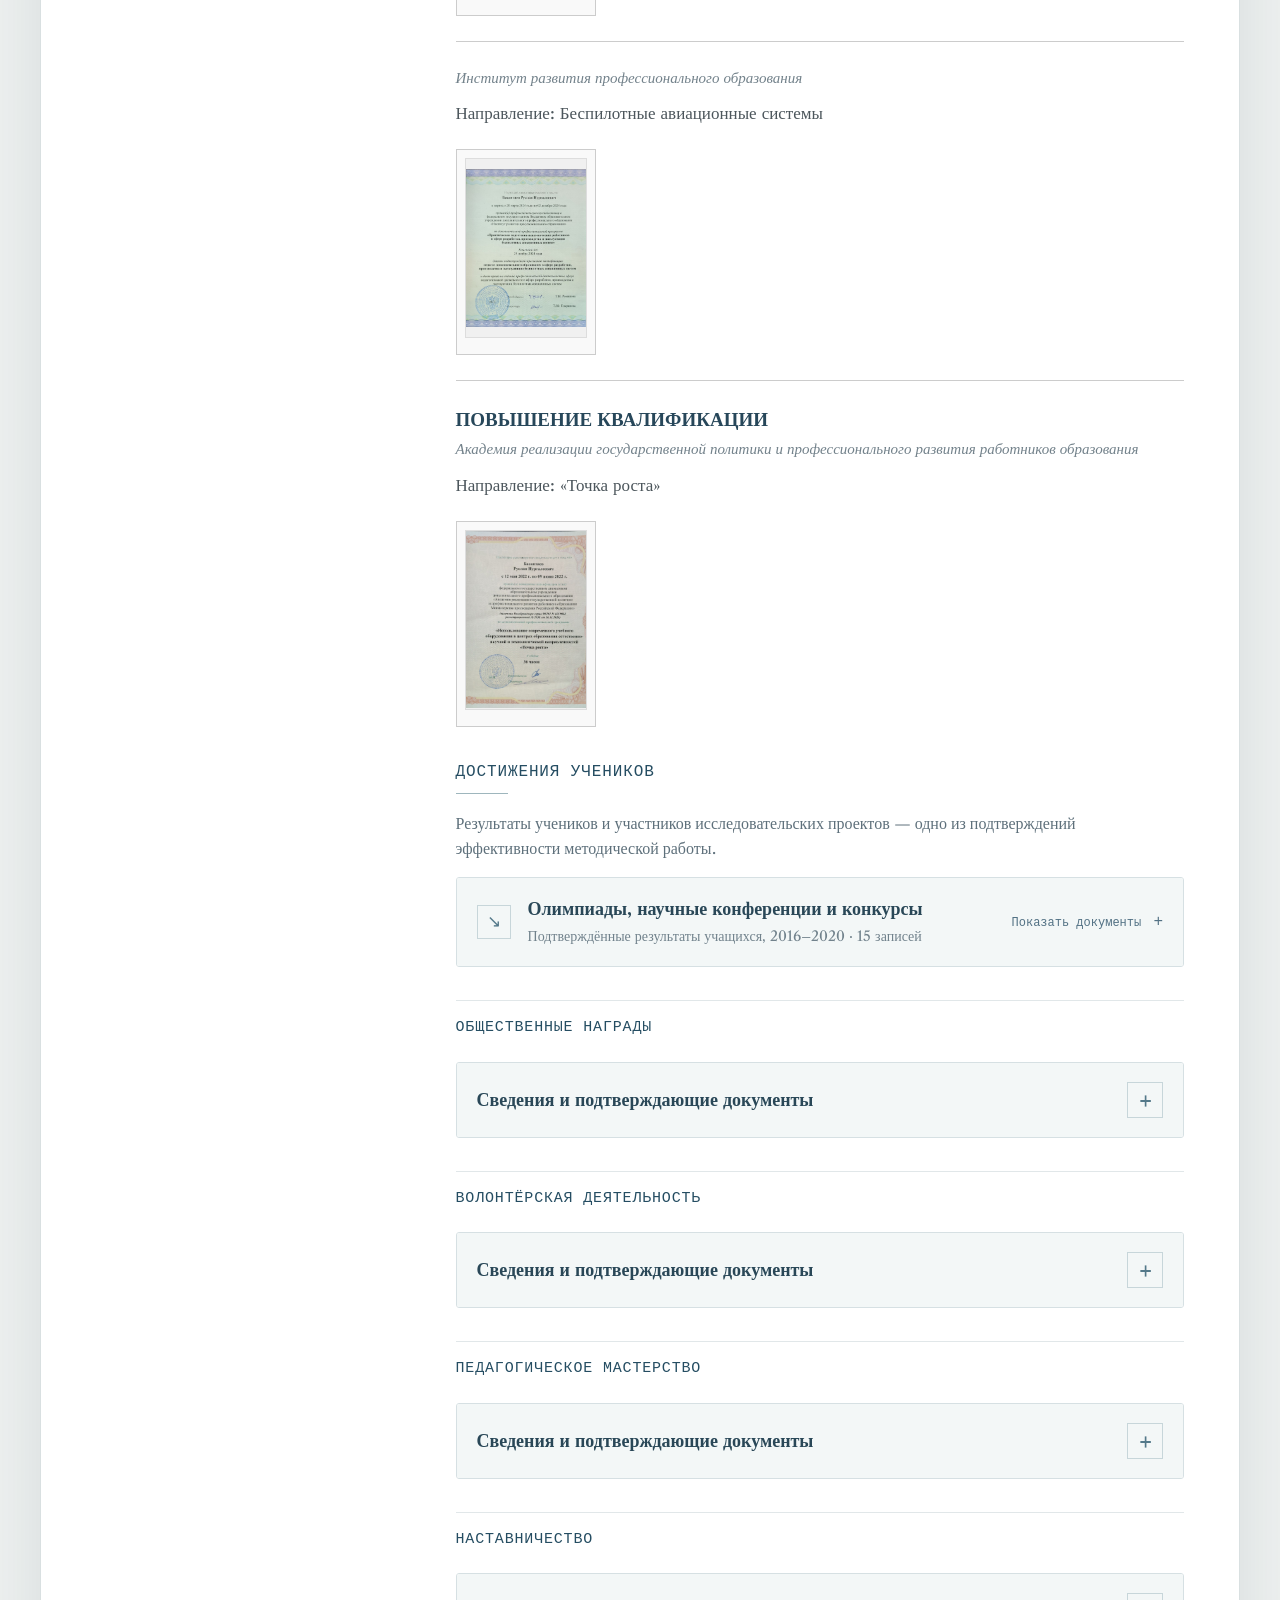
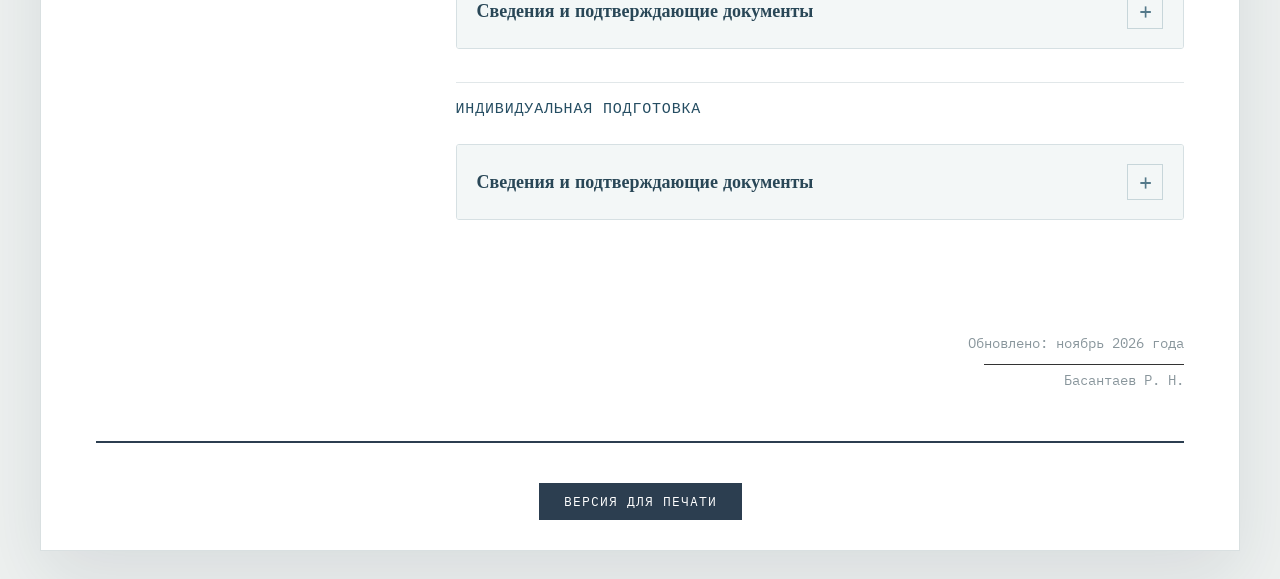
==== commit 47311803: "новое" ====
--- a/resume/index.html
+++ b/resume/index.html
@@ -4,672 +4,35 @@
 <head>
 <meta charset="utf-8"/>
 <meta content="width=device-width, initial-scale=1.0" name="viewport"/>
-<title>Резюме и портфолио | Басантаев Руслан Нургалеевич</title>
-<link href="https://cdnjs.cloudflare.com/ajax/libs/font-awesome/6.4.0/css/all.min.css" rel="stylesheet"/>
-<style>
-        /* Шрифты */
-        @import url('https://fonts.googleapis.com/css2?family=Libre+Caslon+Text:ital,wght@0,400;0,700;1,400&display=swap');
-        @import url('https://fonts.googleapis.com/css2?family=IBM+Plex+Mono:wght@300;400;500&display=swap');
-        
-        * {
-            margin: 0;
-            padding: 0;
-            box-sizing: border-box;
-        }
-        
-        body {
-            background-color: #f5f5f0;
-            color: #1a1a1a;
-            line-height: 1.5;
-            font-family: 'Libre Caslon Text', 'Times New Roman', Times, serif;
-            font-size: 16px;
-            padding: 30px;
-            position: relative;
-        }
-        
-        /* Эффект бумаги */
-        body:before {
-            content: "";
-            position: fixed;
-            top: 0;
-            left: 0;
-            width: 100%;
-            height: 100%;
-            background-image: url('data:image/svg+xml;utf8,<svg width="100" height="100" xmlns="http://www.w3.org/2000/svg"><defs><pattern id="grid" width="10" height="10" patternUnits="userSpaceOnUse"><path d="M 10 0 L 0 0 0 10" fill="none" stroke="rgba(0,0,0,0.05)" stroke-width="0.5"/></pattern></defs><rect width="100%" height="100%" fill="url(%23grid)"/></svg>');
-            opacity: 0.3;
-            z-index: -1;
-            pointer-events: none;
-        }
-        
-        .resume-container {
-            max-width: 1100px;
-            margin: 0 auto;
-            background-color: #ffffff;
-            border: 1px solid #cccccc;
-            box-shadow: 0 4px 12px rgba(0, 0, 0, 0.08);
-            position: relative;
-            padding: 40px 50px;
-            border-top: 8px solid #2c3e50;
-        }
-        
-        /* Секция с фото */
-        .photo-section {
-            text-align: center;
-            margin-bottom: 40px;
-            padding-bottom: 30px;
-            border-bottom: 2px solid #2c3e50;
-        }
-        
-        .photo-frame {
-            width: 160px;
-            height: 160px;
-            border-radius: 50%;
-            border: 4px solid #333333;
-            margin: 0 auto 25px;
-            overflow: hidden;
-            box-shadow: 0 4px 8px rgba(0, 0, 0, 0.2);
-            position: relative;
-        }
-        
-        .photo-frame:before {
-            content: "";
-            position: absolute;
-            top: 5px;
-            left: 5px;
-            right: 5px;
-            bottom: 5px;
-            border: 2px solid #ffffff;
-            border-radius: 50%;
-            z-index: 1;
-        }
-        
-        .photo {
-            width: 100%;
-            height: 100%;
-            object-fit: cover;
-            filter: grayscale(30%);
-        }
-        
-        .name-title {
-            text-transform: uppercase;
-            letter-spacing: 1.5px;
-        }
-        
-        .name {
-            font-size: 2.2rem;
-            font-weight: 700;
-            margin-bottom: 8px;
-            color: #1a1a1a;
-            font-family: 'Libre Caslon Text', 'Times New Roman', Times, serif;
-        }
-        
-        .title {
-            font-size: 1.3rem;
-            font-weight: 400;
-            color: #333333;
-            margin-bottom: 15px;
-            position: relative;
-            display: inline-block;
-            padding: 0 20px;
-        }
-        
-        /* Основной контент */
-        .content {
-            display: flex;
-            position: relative;
-            margin-top: 20px;
-        }
-        
-        /* Левая колонка */
-        .left-column {
-            flex: 1;
-            padding-right: 50px;
-            border-right: 2px solid #cccccc;
-            text-align: right;
-        }
-        
-        /* Правая колонка */
-        .right-column {
-            flex: 2;
-            padding-left: 50px;
-        }
-        
-        /* Секции */
-        .section {
-            margin-bottom: 40px;
-            position: relative;
-        }
-        
-        .section-title {
-            font-size: 1.4rem;
-            color: #2c3e50;
-            margin-bottom: 25px;
-            position: relative;
-            padding-bottom: 12px;
-            font-weight: 700;
-            text-transform: uppercase;
-            letter-spacing: 1px;
-            font-family: 'IBM Plex Mono', 'Courier New', monospace;
-        }
-        
-        .left-column .section-title {
-            text-align: right;
-        }
-        
-        .right-column .section-title {
-            text-align: left;
-        }
-        
-        .section-title:after {
-            content: '';
-            position: absolute;
-            bottom: 0;
-            height: 3px;
-            background-color: #2c3e50;
-        }
-        
-        .left-column .section-title:after {
-            right: 0;
-            width: 80px;
-        }
-        
-        .right-column .section-title:after {
-            left: 0;
-            width: 80px;
-        }
-        
-        /* Элементы в секциях */
-        .item {
-            margin-bottom: 30px;
-            position: relative;
-        }
-        
-        .item-title {
-            font-weight: 700;
-            font-size: 1.15rem;
-            color: #2c3e50;
-            margin-bottom: 8px;
-            line-height: 1.4;
-        }
-        
-        .item-subtitle {
-            color: #555555;
-            margin-bottom: 10px;
-            font-style: italic;
-        }
-        
-        .item-date {
-            color: #2c3e50;
-            font-size: 0.95rem;
-            font-weight: 500;
-            margin-bottom: 12px;
-            font-family: 'IBM Plex Mono', 'Courier New', monospace;
-        }
-        
-        .item-description {
-            color: #333333;
-            line-height: 1.6;
-        }
-        
-        /* Контактная информация */
-        .contact-info {
-            list-style: none;
-        }
-        
-        .contact-info li {
-            margin-bottom: 18px;
-            display: flex;
-            align-items: center;
-            justify-content: flex-end;
-            font-family: 'IBM Plex Mono', 'Courier New', monospace;
-            font-size: 0.95rem;
-        }
-        
-        .left-column .contact-info li {
-            flex-direction: row-reverse;
-        }
-        
-        .contact-info i {
-            color: #2c3e50;
-            margin-left: 12px;
-            font-size: 1.1rem;
-            width: 24px;
-            text-align: center;
-        }
-        
-        .left-column .contact-info i {
-            margin-left: 0;
-            margin-right: 12px;
-        }
-        
-        /* Навыки */
-        .skill-list {
-            list-style: none;
-        }
-        
-        .skill-list li {
-            margin-bottom: 15px;
-            position: relative;
-            padding-right: 10px;
-        }
-        
-        .skill-list li:before {
-            content: "▪";
-            position: absolute;
-            right: -15px;
-            color: #2c3e50;
-        }
-        
-        /* Достижения и награды */
-        .achievement-list {
-            list-style: none;
-            counter-reset: achievement-counter;
-            padding-left: 0;
-        }
-        
-        .achievement-list li {
-            margin-bottom: 18px;
-            position: relative;
-            padding-left: 35px;
-            padding-right: 10px;
-            counter-increment: achievement-counter;
-        }
-        
-        .achievement-list li:before {
-            content: counter(achievement-counter) ".";
-            position: absolute;
-            left: 0;
-            top: 0;
-            font-weight: 700;
-            color: #2c3e50;
-            font-family: 'IBM Plex Mono', 'Courier New', monospace;
-            font-size: 1rem;
-        }
-        
-        /* Галерея документов */
-        .document-gallery {
-            display: flex;
-            flex-wrap: wrap;
-            gap: 15px;
-            margin-top: 20px;
-        }
-        
-        .document-item {
-            width: 140px;
-            text-align: center;
-            cursor: pointer;
-            transition: transform 0.3s;
-            border: 1px solid #cccccc;
-            padding: 8px;
-            background-color: #f9f9f9;
-        }
-        
-        .document-item:hover {
-            transform: translateY(-3px);
-            box-shadow: 0 3px 8px rgba(0, 0, 0, 0.1);
-        }
-        
-        .document-preview {
-            width: 100%;
-            height: 180px;
-            background-color: #f0f0f0;
-            display: flex;
-            align-items: center;
-            justify-content: center;
-            margin-bottom: 8px;
-            overflow: hidden;
-            border: 1px solid #dddddd;
-        }
-        
-        .document-preview img {
-            max-width: 100%;
-            max-height: 100%;
-            object-fit: contain;
-        }
-        
-        .document-name {
-            font-size: 0.85rem;
-            color: #555555;
-            font-family: 'IBM Plex Mono', 'Courier New', monospace;
-            line-height: 1.3;
-        }
-        
-        /* Таблица достижений учеников */
-        .achievements-table {
-            width: 100%;
-            border-collapse: collapse;
-            margin-top: 20px;
-            font-family: 'IBM Plex Mono', 'Courier New', monospace;
-            font-size: 0.9rem;
-        }
-        
-        .achievements-table th {
-            background-color: #f0f0f0;
-            border: 1px solid #cccccc;
-            padding: 12px 15px;
-            text-align: left;
-            font-weight: 700;
-            color: #2c3e50;
-        }
-        
-        .achievements-table td {
-            border: 1px solid #cccccc;
-            padding: 12px 15px;
-            vertical-align: top;
-        }
-        
-        .achievements-table tr:nth-child(even) {
-            background-color: #f9f9f9;
-        }
-        
-        .achievements-table tr:hover {
-            background-color: #f0f0f0;
-        }
-        
-        /* Модальное окно для документов */
-        .modal {
-            display: none;
-            position: fixed;
-            z-index: 1000;
-            left: 0;
-            top: 0;
-            width: 100%;
-            height: 100%;
-            background-color: rgba(0, 0, 0, 0.85);
-            justify-content: center;
-            align-items: center;
-        }
-        
-        .modal-content {
-            max-width: 90%;
-            max-height: 90%;
-            background-color: #ffffff;
-            border-radius: 0;
-            overflow: hidden;
-            position: relative;
-            border: 2px solid #2c3e50;
-        }
-        
-        .modal-image {
-            width: 100%;
-            height: auto;
-            display: block;
-        }
-        
-        .close-modal {
-            position: absolute;
-            top: 10px;
-            right: 15px;
-            background-color: rgba(44, 62, 80, 0.8);
-            color: white;
-            border: none;
-            width: 30px;
-            height: 30px;
-            font-size: 1.2rem;
-            cursor: pointer;
-            display: flex;
-            align-items: center;
-            justify-content: center;
-            font-family: 'IBM Plex Mono', 'Courier New', monospace;
-        }
-        
-        /* Адаптивность */
-        @media (max-width: 992px) {
-            .content {
-                padding: 0 10px;
-            }
-            
-            .left-column {
-                padding-right: 30px;
-            }
-            
-            .right-column {
-                padding-left: 30px;
-            }
-            
-            .resume-container {
-                padding: 30px;
-            }
-        }
-        
-        @media (max-width: 768px) {
-            .content {
-                flex-direction: column;
-            }
-            
-            .left-column {
-                padding-right: 0;
-                padding-bottom: 30px;
-                border-right: none;
-                border-bottom: 2px solid #cccccc;
-                text-align: left;
-            }
-            
-            .right-column {
-                padding-left: 0;
-                padding-top: 30px;
-            }
-            
-            .left-column .section-title {
-                text-align: left;
-            }
-            
-            .left-column .section-title:after {
-                left: 0;
-                right: auto;
-            }
-            
-            .contact-info li {
-                justify-content: flex-start;
-            }
-            
-            .left-column .contact-info li {
-                flex-direction: row;
-            }
-            
-            .left-column .contact-info i {
-                margin-right: 12px;
-                margin-left: 0;
-            }
-            
-            .skill-list li:before {
-                left: -15px;
-                right: auto;
-            }
-            
-            .name {
-                font-size: 1.8rem;
-            }
-            
-            .document-item {
-                width: 120px;
-            }
-            
-            body {
-                padding: 15px;
-            }
-            
-            .achievements-table {
-                display: block;
-                overflow-x: auto;
-            }
-        }
-        
-        @media (max-width: 480px) {
-            .photo-section {
-                margin-bottom: 30px;
-            }
-            
-            .photo-frame {
-                width: 140px;
-                height: 140px;
-            }
-            
-            .name {
-                font-size: 1.6rem;
-            }
-            
-            .title {
-                font-size: 1.1rem;
-            }
-            
-            .resume-container {
-                padding: 25px 20px;
-            }
-            
-            .section-title {
-                font-size: 1.2rem;
-            }
-            
-            .document-item {
-                width: 100px;
-            }
-            
-            .document-preview {
-                height: 140px;
-            }
-        }
-        
-        /* Футер */
-        footer {
-            margin-top: 50px;
-            padding-top: 25px;
-            border-top: 2px solid #2c3e50;
-            text-align: center;
-            font-size: 0.9rem;
-            color: #666666;
-            font-family: 'IBM Plex Mono', 'Courier New', monospace;
-        }
-        
-        .print-button {
-            display: inline-block;
-            background-color: #2c3e50;
-            color: white;
-            border: none;
-            padding: 10px 25px;
-            cursor: pointer;
-            font-size: 1rem;
-            margin-top: 15px;
-            font-family: 'IBM Plex Mono', 'Courier New', monospace;
-            letter-spacing: 1px;
-            text-transform: uppercase;
-        }
-        
-        .print-button:hover {
-            background-color: #1a2530;
-        }
-        
-        /* Разделители */
-        .separator {
-            height: 1px;
-            background-color: #cccccc;
-            margin: 25px 0;
-            width: 100%;
-        }
-        
-        /* Подпись */
-        .signature {
-            margin-top: 40px;
-            text-align: right;
-            font-family: 'IBM Plex Mono', 'Courier New', monospace;
-            font-size: 0.9rem;
-            color: #333333;
-            position: relative;
-            padding-top: 40px;
-        }
-        
-        .signature-line {
-            width: 200px;
-            height: 1px;
-            background-color: #333333;
-            margin: 10px 0 5px auto;
-        }
-        
-        /* Ссылки */
-        a {
-            color: #2c3e50;
-            text-decoration: none;
-            border-bottom: 1px dashed #2c3e50;
-        }
-        
-        a:hover {
-            border-bottom: 1px solid #2c3e50;
-        }
-    
-/* Длинный профессиональный заголовок без изменения структуры макета */
-.name-title .title { max-width: 760px; line-height: 1.45; }
-
-/* Единое раскрытие дополнительных разделов — наследует авторские цвета и шрифты. */
-.portfolio-details { margin: 0; padding: 0; }
-.portfolio-summary { display: block; cursor: pointer; list-style: none; position: relative; }
-.portfolio-summary::-webkit-details-marker { display: none; }
-.portfolio-summary .section-title { padding-right: 32px; margin-bottom: 0; }
-.portfolio-summary .section-title::before { content: "+"; position: absolute; right: 2px; top: 0; color: #2c3e50; font: 500 1.25rem/1.3 'IBM Plex Mono', monospace; }
-.portfolio-details[open] .portfolio-summary .section-title::before { content: "−"; }
-.portfolio-details[open] .portfolio-summary .section-title { margin-bottom: 22px; }
-.portfolio-summary:focus-visible { outline: 2px solid #2c3e50; outline-offset: 5px; }
-.portfolio-details > :not(summary) { animation: portfolio-reveal .18s ease-out; }
-@keyframes portfolio-reveal { from { opacity: .65; } to { opacity: 1; } }
-@media (prefers-reduced-motion: reduce) { .portfolio-details > :not(summary) { animation: none; } }
-@media print { .portfolio-details > :not(summary) { display: block !important; } .portfolio-summary .section-title::before { display: none; } }
-/* Только читабельность, без смены общего оформления. */
-.item-description, .skill-list li, .achievement-list li { font-size: 1rem; }
-.achievements-table { font-size: .9rem; }
-.modal-content { max-width: 92vw; max-height: 92vh; overflow: visible; background: transparent; border: 0; }
-.modal-image { max-width: 92vw; max-height: 90vh; width: auto; height: auto; object-fit: contain; background: white; }
-.close-modal { z-index: 2; }
-@media(max-width: 768px) { .portfolio-summary .section-title { padding-right: 38px; } }
-</style>
-<meta content="Профессиональное портфолио Руслана Нургалеевича Басантаева: виртуальные лаборатории, физико-математическое моделирование, интерактивные образовательные ресурсы, учебно-лабораторные стенды." name="description"/></head>
+<title>Руслан Басантаев — виртуальные лаборатории и физико-математическое моделирование</title>
+
+<link href="./css/style.css" rel="stylesheet"/>
+<meta content="Методолог-разработчик интерактивных моделей, виртуальных лабораторий, цифровых двойников учебных стендов и ЭОР. Физика, электротехника, электроника, информатика; HTML5, JavaScript, SVG, Python и LaTeX." name="description"/><meta content="#2c3e50" name="theme-color"/></head>
 <body>
 <div class="resume-container">
-<section class="photo-section">
-<div class="photo-frame">
-<!-- Замените src на путь к вашему фото -->
-<img alt="Фото Басантаева Руслана Нургалеевича" class="photo" src="0dVAI6hSGItsMBfYwSBEcs9InA6BLkmw3Iu_71qno-vrOnsrX89E6ayIf4yFvtEb_t-EjavZJ-L7IXu1hBf8FfgZ.jpg"/>
-</div>
-<div class="name-title">
-<h1 class="name">Басантаев Руслан Нургалеевич</h1>
-<p class="title">Разработчик виртуальных лабораторий и интерактивных моделей · Методолог образовательных технологий</p>
-<p>Дата рождения: 17 апреля 1981 г.</p>
-</div>
-</section>
+<section class="portfolio-hero" id="top"><div class="hero-topline"><span class="hero-index">ПРОФЕССИОНАЛЬНОЕ ПОРТФОЛИО <span class="muted-index">/ 2026</span></span><nav aria-label="Разделы портфолио" class="hero-nav"><a href="#profile">Профиль</a><a href="#experience">Опыт</a><a href="#education">Образование</a><a href="#achievements">Достижения</a></nav></div>
+<div class="hero-layout"><div class="hero-copy"><div class="hero-kicker">ФИЗИКА · МАТЕМАТИКА · ОБРАЗОВАТЕЛЬНЫЕ ТЕХНОЛОГИИ</div><h1 class="name">Руслан<br/>Басантаев</h1><p class="hero-patronymic">Руслан Нургалеевич Басантаев</p><p class="hero-profession">Методолог и разработчик виртуальных лабораторий</p><p class="hero-description">Физико-математическое моделирование, интерактивные учебные среды и инженерные симуляторы. От математической модели до программного продукта и методики его применения.</p><div class="hero-actions"><a class="hero-main-link" href="mailto:basantaevr@gmail.com">Обсудить сотрудничество <span aria-hidden="true">↗</span></a><span class="hero-interview-note">Демонстрация разработок — на собеседовании</span></div></div>
+<div class="hero-aside"><div class="hero-photo"><img alt="Руслан Басантаев" src="0dVAI6hSGItsMBfYwSBEcs9InA6BLkmw3Iu_71qno-vrOnsrX89E6ayIf4yFvtEb_t-EjavZJ-L7IXu1hBf8FfgZ.jpg"/></div><div aria-hidden="true" class="hero-diagram"><div class="diagram-label">МОДЕЛИРОВАНИЕ КОЛЕБАТЕЛЬНЫХ ПРОЦЕССОВ <span>ƒ(t)</span></div><svg preserveaspectratio="xMidYMid meet" viewbox="0 0 420 165"><defs><pattern height="30" id="preciseGrid" patternunits="userSpaceOnUse" width="30"><path d="M 30 0 L 0 0 0 30" fill="none" stroke="#d6e1e8" stroke-width=".7"></path></pattern><lineargradient id="curveTone" x1="0" x2="1"><stop stop-color="#426e85"></stop><stop offset="1" stop-color="#95bec7"></stop></lineargradient></defs><rect fill="url(#preciseGrid)" height="165" width="420" x="0" y="0"></rect><path d="M 0 82 H 420 M 26 0 V 165" fill="none" stroke="#9db2c0" stroke-width="1"></path><g class="diagram-curve"><path d="M 26 82 C 39 82 43 28 68 28 S 104 136 135 136 S 172 28 204 28 S 239 136 270 136 S 307 28 337 28 S 373 136 402 136" fill="none" stroke="url(#curveTone)" stroke-linecap="round" stroke-width="2.8"></path></g><path class="curve-guide" d="M 26 82 C 39 82 43 28 68 28 S 104 136 135 136 S 172 28 204 28 S 239 136 270 136 S 307 28 337 28 S 373 136 402 136" fill="none" stroke="#a8c8cd" stroke-dasharray="3 9" stroke-width="1.1"></path><circle class="oscillator-point" fill="#e9af72" r="5.5"><animatemotion dur="11s" path="M 26 82 C 39 82 43 28 68 28 S 104 136 135 136 S 172 28 204 28 S 239 136 270 136 S 307 28 337 28 S 373 136 402 136" repeatcount="indefinite"></animatemotion></circle><text fill="#637b8c" font-size="11" x="33" y="14">x(t)</text><text fill="#637b8c" font-size="11" x="393" y="73">t</text><text fill="#8098a5" font-size="10" x="32" y="153">x(t) = A · sin(ωt + φ)</text></svg></div></div></div>
+<div class="hero-bottomline"><div><strong>≈ 200</strong><span>интерактивных учебных моделей</span></div><div><strong>с 2015</strong><span>преподавание физики и информатики</span></div><div><strong>HTML5 / SVG</strong><span>моделирование и визуализация</span></div></div></section>
 <section class="content">
 <div class="left-column">
 <div class="section">
 <h2 class="section-title">КОНТАКТНАЯ ИНФОРМАЦИЯ</h2>
 <ul class="contact-info">
 <li>
-<span>+7 (995) 945-34-89</span>
-<i class="fas fa-phone"></i>
+<a href="tel:+79959453489">+7 (995) 945-34-89</a>
+
 </li>
 <li>
-<span>basantaevr@gmail.com</span>
-<i class="fas fa-envelope"></i>
+<a href="mailto:basantaevr@gmail.com">basantaevr@gmail.com</a>
+
 </li>
 <li>
 <span>р. Башкортостан</span>
-<i class="fas fa-map-marker-alt"></i>
+
 </li>
 </ul>
 </div>
-<div class="section">
-<h2 class="section-title">ПРОФЕССИОНАЛЬНЫЕ НАПРАВЛЕНИЯ</h2>
-<div class="item">
-<div class="item-title">Физико-математическое моделирование</div>
-<div class="item-description">Интерактивные эксперименты, виртуальные лабораторные работы и веб-симуляторы по физике, электротехнике, электронике и смежным дисциплинам.</div>
-</div>
-<div class="separator"></div>
-<div class="item">
-<div class="item-title">Разработка образовательного ПО</div>
-<div class="item-subtitle">HTML5 · JavaScript · SVG · Python</div>
-<div class="item-description">Интерактивные визуализации, цифровые двойники учебно-лабораторного оборудования и электронные образовательные ресурсы.</div>
-</div>
-<div class="separator"></div>
-<div class="item">
-<div class="item-title">Образовательная методология</div>
-<div class="item-description">Проектирование лабораторных практикумов и учебных сценариев. Преподавание физики и информатики с 2015 года, высшая квалификационная категория.</div>
-</div></div>
 <!--<div class="section">
                     <h2 class="section-title">СЛУЖБА В АРМИИ</h2>
                     <div class="item">
@@ -680,21 +43,20 @@
                         </div>
                     </div>
                 </div>-->
-<div class="section">
-<h2 class="section-title">ТЕХНОЛОГИИ И ИНСТРУМЕНТЫ</h2>
-<ul class="skill-list"><li>HTML5 · CSS · JavaScript · SVG</li><li>Python · SCADA-интерфейсы</li><li>Математическое моделирование · вычислительные алгоритмы</li><li>LaTeX · XeLaTeX · MathJax</li><li>AutoCAD · электрические схемы · инженерная графика</li></ul></div>
-</div>
+<div class="section"><h2 class="section-title">СПЕЦИАЛИЗАЦИЯ</h2>
+<ul class="skill-list"><li>Интерактивные модели физических процессов</li><li>Виртуальные лаборатории для СПО и вузов</li><li>Электротехника, электроника, информатика</li><li>Электронные образовательные ресурсы</li><li>Методические пособия и практикумы</li><li>Научно-техническая вёрстка</li></ul></div><div class="section"><h2 class="section-title">ТЕХНОЛОГИИ</h2>
+<ul class="skill-list"><li>HTML5, JavaScript, CSS, SVG</li><li>Python, SCADA</li><li>LaTeX, XeLaTeX, MathJax</li><li>AutoCAD, инженерная графика</li></ul></div></div>
 <div class="right-column">
-<div class="section">
-<h2 class="section-title">ПРОФЕССИОНАЛЬНЫЙ ПРОФИЛЬ</h2>
-<div class="item-description">Разрабатываю виртуальные лаборатории и интерактивные учебные модели на стыке физики, математики, программирования и педагогики. Работаю с полным циклом: физическая модель и алгоритм → интерфейс эксперимента → проверка результатов → учебно-методический материал. Решения ориентированы на школы, колледжи, университеты и разработчиков учебного оборудования. Работающие модели и программные решения демонстрирую на профессиональной встрече.</div>
-</div><div class="section">
-<h2 class="section-title">ПРОФЕССИОНАЛЬНЫЙ ОПЫТ</h2>
-<div class="item">
-<div class="item-subtitle">Руководитель направления перспективных разработок · ИТЭК — Уфа</div>
-<div class="item-description">Разработка и развитие учебно-лабораторных стендов, инженерных симуляторов и цифровых двойников. Программирование SCADA-интерфейсов на Python; проектирование программной логики и методического сопровождения. Подготовка электрических схем, технической и эксплуатационной документации; координация задач разработки.</div>
-</div>
-</div><div class="section"><h2 class="section-title">ПРОФЕССИОНАЛЬНЫЕ КОМПЕТЕНЦИИ</h2><div class="item"><div class="item-title">Математическое и физическое моделирование</div><div class="item-description">Построение моделей механических, электромагнитных и электротехнических процессов; расчёт физических величин, параметризация, численные зависимости и проверка результатов.</div></div><div class="item"><div class="item-title">Виртуальные лаборатории и инженерные симуляторы</div><div class="item-description">Разработка интерактивного эксперимента: органы управления, измерительные приборы, индикация, графики, обработка результатов, учебные сценарии и обратная связь.</div></div><div class="item"><div class="item-title">Программирование и визуализация</div><div class="item-description">HTML5, JavaScript, CSS, SVG; Python для инженерных задач и SCADA-интерфейсов. Интерактивная графика, работа с событиями и адаптивные веб-интерфейсы.</div></div><div class="item"><div class="item-title">Электронные образовательные ресурсы</div><div class="item-description">Разработка интерактивных учебников, демонстраций, цифровых лабораторных практикумов и проверочных заданий. Авторская коллекция — порядка 200 интерактивных демонстраций по физике.</div></div><div class="item"><div class="item-title">Учебно-методическая и техническая документация</div><div class="item-description">Лабораторные работы, методические пособия, расчётные задания, схемы и руководства по эксплуатации. LaTeX/XeLaTeX, MathJax, векторная и инженерная графика.</div></div></div><div class="section">
+<div class="section section-intro" id="profile"><h2 class="section-title">ПРОФЕССИОНАЛЬНЫЙ ПРОФИЛЬ</h2>
+<p class="item-description">Разрабатываю интерактивные модели физических и инженерных процессов, виртуальные лаборатории и цифровые двойники учебного оборудования. Соединяю математическую постановку задачи, программирование, визуализацию и методику обучения. Работаю на стыке физики, электротехники и цифровых образовательных технологий.</p></div><div class="section"><h2 class="section-title">КЛЮЧЕВЫЕ НАПРАВЛЕНИЯ</h2>
+<div class="item"><div class="item-title">Физико-математическое моделирование</div><div class="item-description">Моделирование механических, тепловых, электромагнитных и электротехнических процессов; настройка параметров эксперимента, визуализация закономерностей, графиков и измеряемых величин.</div></div>
+<div class="item"><div class="item-title">Виртуальные лаборатории и цифровые двойники</div><div class="item-description">Интерактивные схемы и приборы, моделирование электрических цепей и машин, виртуальные измерения, лабораторные сценарии и цифровые аналоги физических стендов для СПО и высшего образования.</div></div>
+<div class="item"><div class="item-title">Электронные образовательные ресурсы</div><div class="item-description">Интерактивные учебники и демонстрации, учебные веб-приложения, задания и средства самопроверки. Создана библиотека порядка 200 учебных интерактивов по курсу физики; модели демонстрируются на собеседовании.</div></div>
+<div class="item"><div class="item-title">Методология и научно-техническая вёрстка</div><div class="item-description">Разработка лабораторных практикумов, методических пособий и расчётных заданий; оформление математических формул, схем, таблиц и научно-технических материалов в LaTeX и XeLaTeX.</div></div>
+</div><div class="section" id="experience"><h2 class="section-title">ПРОФЕССИОНАЛЬНЫЙ ОПЫТ</h2>
+<div class="item"><div class="item-title">Руководитель направления перспективных разработок</div><div class="item-subtitle">ИТЭК — Уфа · настоящее время</div><div class="item-description">Разработка и развитие учебно-лабораторного оборудования; инженерных симуляторов и цифровых двойников; программирование SCADA на Python. Координация технических разработок, подготовка электрических схем, эксплуатационной и учебно-методической документации.</div></div>
+<div class="item"><div class="item-title">Преподаватель физики и информатики</div><div class="item-subtitle">Педагогическая деятельность с 2015 года</div><div class="item-description">Преподавание физики и информатики, подготовка учащихся к олимпиадам, конференциям и исследовательским конкурсам, наставничество. Высшая квалификационная категория.</div></div>
+</div><div class="section" id="education">
 <h2 class="section-title">ОБРАЗОВАНИЕ</h2>
 <div class="item">
 <div class="item-title">ВЫСШЕЕ ОБРАЗОВАНИЕ</div>
@@ -704,9 +66,9 @@
                         </div>
 <!-- Галерея документов -->
 <div class="document-gallery">
-<div class="document-item" onclick="openModal('./img/dip1.jpg')">
-<div class="document-preview">
-<img alt="Диплом МГУ" src="./img/dip1.jpg"/>
+<div aria-label="Открыть документ" class="document-item" data-modal-src="./img/dip1.jpg" role="button" tabindex="0">
+<div class="document-preview">
+<img alt="Диплом МГУ" decoding="async" loading="lazy" src="./img/dip1.jpg"/>
 </div>
 </div>
 </div>
@@ -719,9 +81,9 @@
                         </div>
 <!-- Галерея документов -->
 <div class="document-gallery">
-<div class="document-item" onclick="openModal('./img/dip2.jpg')">
-<div class="document-preview">
-<img alt="Диплом БашГУ" src="./img/dip2.jpg"/>
+<div aria-label="Открыть документ" class="document-item" data-modal-src="./img/dip2.jpg" role="button" tabindex="0">
+<div class="document-preview">
+<img alt="Диплом БашГУ" decoding="async" loading="lazy" src="./img/dip2.jpg"/>
 </div>
 </div>
 </div>
@@ -735,9 +97,9 @@
                         </div>
 <!-- Галерея документов -->
 <div class="document-gallery">
-<div class="document-item" onclick="openModal('./img/dip3.jpg')">
-<div class="document-preview">
-<img alt="Диплом переподготовки" src="./img/dip3.jpg"/>
+<div aria-label="Открыть документ" class="document-item" data-modal-src="./img/dip3.jpg" role="button" tabindex="0">
+<div class="document-preview">
+<img alt="Диплом переподготовки" decoding="async" loading="lazy" src="./img/dip3.jpg"/>
 </div>
 </div>
 </div>
@@ -750,9 +112,9 @@
                         </div>
 <!-- Галерея документов -->
 <div class="document-gallery">
-<div class="document-item" onclick="openModal('./img/dip4.jpg')">
-<div class="document-preview">
-<img alt="Диплом БАС" src="./img/dip4.jpg"/>
+<div aria-label="Открыть документ" class="document-item" data-modal-src="./img/dip4.jpg" role="button" tabindex="0">
+<div class="document-preview">
+<img alt="Диплом БАС" decoding="async" loading="lazy" src="./img/dip4.jpg"/>
 </div>
 </div>
 </div>
@@ -766,60 +128,273 @@
                         </div>
 <!-- Галерея документов -->
 <div class="document-gallery">
-<div class="document-item" onclick="openModal('./img/dip5.jpg')">
-<div class="document-preview">
-<img alt="Удостоверение" src="./img/dip5.jpg"/>
-</div>
-</div>
-</div>
-</div>
-</div>
-<div class="section"><details class="portfolio-details"><summary aria-label="Открыть или свернуть: педагогические конкурсы" class="portfolio-summary"><h2 class="section-title">ПЕДАГОГИЧЕСКИЕ КОНКУРСЫ</h2></summary>
+<div aria-label="Открыть документ" class="document-item" data-modal-src="./img/dip5.jpg" role="button" tabindex="0">
+<div class="document-preview">
+<img alt="Удостоверение" decoding="async" loading="lazy" src="./img/dip5.jpg"/>
+</div>
+</div>
+</div>
+</div>
+</div>
+
+
+
+<div class="section" id="achievements">
+<h2 class="section-title">ДОСТИЖЕНИЯ УЧЕНИКОВ</h2>
+
+<p class="achievements-lead">Результаты учеников и участников исследовательских проектов — одно из подтверждений эффективности методической работы.</p><details class="achievements-disclosure" id="achievements-list"><summary><span aria-hidden="true" class="summary-icon">↘</span><span class="summary-content"><strong>Олимпиады, научные конференции и конкурсы</strong><small>Подтверждённые результаты учащихся, 2016–2020 · 15 записей</small></span><span class="summary-action">Показать документы <span aria-hidden="true">+</span></span></summary><div class="disclosure-body"><table class="achievements-table">
+<thead>
+<tr>
+<th>Достижение</th>
+<th>Год</th>
+<th>Документ</th>
+</tr>
+</thead>
+<tbody>
+<tr>
+<td>Призер XXIV Научно-практической конференции школьников «Познание и творчество»</td>
+<td>2020 г., Уфа</td>
+<td>
+<div aria-label="Открыть документ" class="document-item" data-modal-src="./img/egorka.jpeg" role="button" tabindex="0">
+<div class="document-preview">
+<img alt="Призер конференции" src="./img/egorka.jpeg"/>
+</div>
+</div>
+</td>
+</tr>
+<tr>
+<td>Победитель Республиканского этапа Всероссийской олимпиады учебно-исследовательских проектов детей и молодежи «Созвездие — 2020»</td>
+<td>2019 г., Уфа</td>
+<td>
+<div aria-label="Открыть документ" class="document-item" data-modal-src="./img/lev1_1.PNG" role="button" tabindex="0">
+<div class="document-preview">
+<img alt="Победитель Созвездие" src="./img/lev1.PNG"/>
+</div>
+</div>
+</td>
+</tr>
+<tr>
+<td>Победители  Научно-практической конференции школьников «Завтра начинается сегодня» в номинации «Физика», Орджоникидзевского района г. Уфа</td>
+<td>2019 г., Уфа</td>
+<td>
+<div aria-label="Открыть документ" class="document-item" data-modal-src="./img/ilia_artur.PNG" role="button" tabindex="0">
+<div class="document-preview">
+<img alt="Победитель физика" src="./img/ilia_artur.PNG"/>
+</div>
+</div>
+</td>
+</tr>
+<tr>
+<td>Победитель  Научно-практической конференции школьников «Завтра начинается сегодня» в номинации «Наука и техника», Орджоникидзевского района г. Уфа</td>
+<td>2019 г., Уфа</td>
+<td>
+<div aria-label="Открыть документ" class="document-item" data-modal-src="./img/lev3.PNG" role="button" tabindex="0">
+<div class="document-preview">
+<img alt="Победитель наука и техника" src="./img/lev3.PNG"/>
+</div>
+</div>
+</td>
+</tr>
+<tr>
+<td>Призер  Научно-практической конференции школьников «Завтра начинается сегодня» в номинации «Наука и техника», Орджоникидзевского района г. Уфа</td>
+<td>2019 г., Уфа</td>
+<td>
+<div aria-label="Открыть документ" class="document-item" data-modal-src="./img/kamilla.PNG" role="button" tabindex="0">
+<div class="document-preview">
+<img alt="Призер физика" src="./img/kamilla.PNG"/>
+</div>
+</div>
+</td>
+</tr>
+<tr>
+<td>Призер муниципального этапа Всероссийской олимпиады школьников по физике</td>
+<td>2019 г., Уфа</td>
+<td>
+<a href="./xls/fisica_olimp_ufa.xls">Ссылка на документ</a>
+</td>
+</tr>
+<tr>
+<td>Призер муниципального этапа Всероссийской олимпиады школьников по астрономии</td>
+<td>2019 г., Уфа</td>
+<td>
+<a href="./xls/astro.xls">Ссылка на документ</a>
+</td>
+</tr>
+<tr>
+<td>Победитель международной конференции молодых ученых «Актуальные проблемы науки и техники» УГНТУ</td>
+<td>2018-2019 гг., Уфа</td>
+<td>
+<div aria-label="Открыть документ" class="document-item" data-modal-src="./img/6.linar_ugntu.jpg" role="button" tabindex="0">
+<div class="document-preview">
+<img alt="Победители УГНТУ" src="./img/6.linar_ugntu.jpg"/>
+</div>
+</div>
+</td>
+</tr>
+<tr>
+<td>Призер международной конференции молодых ученых «Актуальные проблемы науки и техники» УГНТУ</td>
+<td>2018-2019 гг., Уфа</td>
+<td>
+<div aria-label="Открыть документ" class="document-item" data-modal-src="./img/angelina.jpg" role="button" tabindex="0">
+<div class="document-preview">
+<img alt="Победители УГНТУ" src="./img/angelina.jpg"/>
+</div>
+</div>
+</td>
+</tr>
+<tr>
+<td>Призер Научно-практической конференции школьников «Интеллект будущего»</td>
+<td>2019 г., Белебей</td>
+<td>
+<div aria-label="Открыть документ" class="document-item" data-modal-src="./img/kasim.jpg" role="button" tabindex="0">
+<div class="document-preview">
+<img alt="Призер Интеллект будущего" src="./img/kasim.jpg"/>
+</div>
+</div>
+</td>
+</tr>
+<tr>
+<td>Призер муниципального этапа Всероссийской олимпиады школьников по информатике</td>
+<td>2019 г., Белебей</td>
+<td>
+<a href="./img/infa_olimp.jpg">Ссылка на документ</a>
+</td>
+</tr>
+<tr>
+<td>Призер республиканского конкурса работ по информационным технологиям «КРИТ-2018»</td>
+<td>2018 г., Уфа</td>
+<td>
+<div aria-label="Открыть документ" class="document-item" data-modal-src="./img/krit.jpg" role="button" tabindex="0">
+<div class="document-preview">
+<img alt="Призер КРИТ-2018" src="./img/krit.jpg"/>
+</div>
+</div>
+</td>
+</tr>
+<tr>
+<td>Два призера Конкурса научных и творческих проектов по физике СФ БашГУ</td>
+<td>2018 г., Стерлитамак</td>
+<td>
+<div aria-label="Открыть документ" class="document-item" data-modal-src="./img/sterlik.jpg" role="button" tabindex="0">
+<div class="document-preview">
+<img alt="Призеры физика БашГУ" src="./img/sterlik.jpg"/>
+</div>
+</div>
+</td>
+</tr>
+<tr>
+<td>Победители и призеры муниципальных этапов Кубка имени Ю.А. Гагарина</td>
+<td>2018 г., Белебей</td>
+<td>
+<div aria-label="Открыть документ" class="document-item" data-modal-src="./img/gagarin.jpg" role="button" tabindex="0">
+<div class="document-preview">
+<img alt="Призер Гагарин" src="./img/gagarin.jpg"/>
+</div>
+</div>
+</td>
+</tr>
+<tr>
+<td>Призер муниципального этапа Всероссийской олимпиады школьников по информатике</td>
+<td>2016 г., Белебей</td>
+<td>
+<div aria-label="Открыть документ" class="document-item" data-modal-src="./img/holkin.jpg" role="button" tabindex="0">
+<div class="document-preview">
+<img alt="Призер информатика" src="./img/holkin.jpg"/>
+</div>
+</div>
+</td>
+</tr>
+</tbody>
+</table></div></details></div>
+<div class="section supplementary-section"><h2 class="section-title">Общественные награды</h2><details class="secondary-disclosure"><summary>Сведения и подтверждающие документы</summary>
+
+<ul class="achievement-list">
+<li>Диплом лауреата общественной награды «Отцовская доблесть» - звание «Отец года»</li>
+<li>Почетная грамота главы муниципального района за заслуги в области просвещения</li>
+<li>Благодарность Управления образования за подготовку конкурсанта на звание «Учитель года Республики Башкортостан»</li>
+</ul>
+<!-- Галерея документов общественных наград -->
+<div class="document-gallery">
+<div aria-label="Открыть документ" class="document-item" data-modal-src="./img/dip6.jpg" role="button" tabindex="0">
+<div class="document-preview">
+<img alt="Диплом Отец года" decoding="async" loading="lazy" src="./img/dip6.jpg"/>
+</div>
+</div>
+<div aria-label="Открыть документ" class="document-item" data-modal-src="./img/IMG_20230505_165233.jpg" role="button" tabindex="0">
+<div class="document-preview">
+<img alt="Почетная грамота" decoding="async" loading="lazy" src="./img/IMG_20230505_165233.jpg"/>
+</div>
+</div>
+<div aria-label="Открыть документ" class="document-item" data-modal-src="./img/mku.jpg" role="button" tabindex="0">
+<div class="document-preview">
+<img alt="Благодарность" decoding="async" loading="lazy" src="./img/mku.jpg"/>
+</div>
+</div>
+</div>
+</details></div>
+<div class="section supplementary-section"><h2 class="section-title">Волонтёрская деятельность</h2><details class="secondary-disclosure"><summary>Сведения и подтверждающие документы</summary>
+
+<div class="item-description">
+                        Активное участие в волонтерских проектах и общественной деятельности
+                    </div>
+<!-- Галерея документов волонтерской деятельности -->
+<div class="document-gallery">
+<div aria-label="Открыть документ" class="document-item" data-modal-src="./img/vol.jpg" role="button" tabindex="0">
+<div class="document-preview">
+<img alt="Волонтерская деятельность" decoding="async" loading="lazy" src="./img/vol.jpg"/>
+</div>
+</div>
+<div aria-label="Открыть документ" class="document-item" data-modal-src="./img/vol2.jpg" role="button" tabindex="0">
+<div class="document-preview">
+<img alt="Волонтерская деятельность" decoding="async" loading="lazy" src="./img/vol2.jpg"/>
+</div>
+</div>
+</div>
+</details></div>
+<div class="section supplementary-section"><h2 class="section-title">Педагогическое мастерство</h2><details class="secondary-disclosure"><summary>Сведения и подтверждающие документы</summary>
 
                     Диплом II степени на региональном конкурсе педагогического мастерства Magister posterum / Учитель будущего 
                             <br/><br/>
 <!-- Галерея документов репетиторства -->
 <div class="document-gallery">
-<div class="document-item" onclick="openModal('./img/magister.jpg')">
-<div class="document-preview">
-<img alt="Стобальница 2019" src="./img/magister.jpg"/>
-</div>
-</div>
-</div>
-</details></div>
-<div class="section"><details class="portfolio-details"><summary aria-label="Открыть или свернуть: наставничество" class="portfolio-summary"><h2 class="section-title">НАСТАВНИЧЕСТВО</h2></summary>
+<div aria-label="Открыть документ" class="document-item" data-modal-src="./img/magister.jpg" role="button" tabindex="0">
+<div class="document-preview">
+<img alt="Стобальница 2019" decoding="async" loading="lazy" src="./img/magister.jpg"/>
+</div>
+</div>
+</div>
+</details></div><div class="section supplementary-section"><h2 class="section-title">Наставничество</h2><details class="secondary-disclosure"><summary>Сведения и подтверждающие документы</summary>
 
 <ul class="achievement-list">
-<li>Наставник магистранта МФТИ - ЗОЛОТОГО МЕДАЛИСТА Всероссийской олимпиады студентов «Я-профессионал»</li>
+<li>Наставник магистранта МФТИ - ЗОЛОТОГО МЕДАЛИСТА Всероссийской олимпиады студентов «Я-профессионал» </li>
 </ul>
 <!-- Галерея документов общественных наград -->
 <div class="document-gallery">
-<div class="document-item" onclick="openModal('./img/linar1.PNG')">
-<div class="document-preview">
-<img alt="Почетная грамота" src="./img/linar1.PNG"/>
-</div>
-</div>
-<div class="document-item" onclick="openModal('./img/linar.PNG')">
-<div class="document-preview">
-<img alt="Диплом Отец года" src="./img/linar.PNG"/>
-</div>
-</div>
-<div class="document-item" onclick="openModal('./img/linar2.PNG')">
-<div class="document-preview">
-<img alt="Благодарность" src="./img/linar2.PNG"/>
-</div>
-</div>
-</div>
-</details></div>
-<div class="section"><details class="portfolio-details"><summary aria-label="Открыть или свернуть: индивидуальная подготовка" class="portfolio-summary"><h2 class="section-title">ИНДИВИДУАЛЬНАЯ ПОДГОТОВКА</h2></summary>
+<div aria-label="Открыть документ" class="document-item" data-modal-src="./img/linar1.PNG" role="button" tabindex="0">
+<div class="document-preview">
+<img alt="Почетная грамота" decoding="async" loading="lazy" src="./img/linar1.PNG"/>
+</div>
+</div>
+<div aria-label="Открыть документ" class="document-item" data-modal-src="./img/linar.PNG" role="button" tabindex="0">
+<div class="document-preview">
+<img alt="Диплом Отец года" decoding="async" loading="lazy" src="./img/linar.PNG"/>
+</div>
+</div>
+<div aria-label="Открыть документ" class="document-item" data-modal-src="./img/linar2.PNG" role="button" tabindex="0">
+<div class="document-preview">
+<img alt="Благодарность" decoding="async" loading="lazy" src="./img/linar2.PNG"/>
+</div>
+</div>
+</div>
+</details></div><div class="section supplementary-section"><h2 class="section-title">Индивидуальная подготовка</h2><details class="secondary-disclosure"><summary>Сведения и подтверждающие документы</summary>
 
                     100 баллов на ЕГЭ
                             <br/><br/>
 <!-- Галерея документов репетиторства -->
 <div class="document-gallery">
-<div class="document-item" onclick="openModal('./img/katya.PNG')">
-<div class="document-preview">
-<img alt="Стобальница 2019" src="./img/katya.PNG"/>
+<div aria-label="Открыть документ" class="document-item" data-modal-src="./img/katya.PNG" role="button" tabindex="0">
+<div class="document-preview">
+<img alt="Стобальница 2019" decoding="async" loading="lazy" src="./img/katya.PNG"/>
 </div>
 </div>
 </div>
@@ -828,265 +403,23 @@
 <a href="https://www.bashinform.ru/news/social/2018-07-04/layfhak-stoballnits-iz-bashkirii-kak-my-sdali-ege-po-fizike-na-100-ballov-2157992" target="_blank">Ссылка на статью о достижении</a>
 </div>
 </div>
-</details></div>
-<div class="section"><details class="portfolio-details"><summary aria-label="Открыть или свернуть: достижения учащихся" class="portfolio-summary"><h2 class="section-title">ДОСТИЖЕНИЯ УЧАЩИХСЯ</h2></summary>
-
-<table class="achievements-table">
-<thead>
-<tr>
-<th>Достижение</th>
-<th>Год</th>
-<th>Документ</th>
-</tr>
-</thead>
-<tbody>
-<tr>
-<td>Призер XXIV Научно-практической конференции школьников «Познание и творчество»</td>
-<td>2020 г., Уфа</td>
-<td>
-<div class="document-item" onclick="openModal('./img/egorka.jpeg')">
-<div class="document-preview">
-<img alt="Призер конференции" src="./img/egorka.jpeg"/>
-</div>
-</div>
-</td>
-</tr>
-<tr>
-<td>Победитель Республиканского этапа Всероссийской олимпиады учебно-исследовательских проектов детей и молодежи «Созвездие — 2020»</td>
-<td>2019 г., Уфа</td>
-<td>
-<div class="document-item" onclick="openModal('./img/lev1_1.PNG')">
-<div class="document-preview">
-<img alt="Победитель Созвездие" src="./img/lev1.PNG"/>
-</div>
-</div>
-</td>
-</tr>
-<tr>
-<td>Победители  Научно-практической конференции школьников «Завтра начинается сегодня» в номинации «Физика», Орджоникидзевского района г. Уфа</td>
-<td>2019 г., Уфа</td>
-<td>
-<div class="document-item" onclick="openModal('./img/ilia_artur.PNG')">
-<div class="document-preview">
-<img alt="Победитель физика" src="./img/ilia_artur.PNG"/>
-</div>
-</div>
-</td>
-</tr>
-<tr>
-<td>Победитель  Научно-практической конференции школьников «Завтра начинается сегодня» в номинации «Наука и техника», Орджоникидзевского района г. Уфа</td>
-<td>2019 г., Уфа</td>
-<td>
-<div class="document-item" onclick="openModal('./img/lev3.PNG')">
-<div class="document-preview">
-<img alt="Победитель наука и техника" src="./img/lev3.PNG"/>
-</div>
-</div>
-</td>
-</tr>
-<tr>
-<td>Призер  Научно-практической конференции школьников «Завтра начинается сегодня» в номинации «Наука и техника», Орджоникидзевского района г. Уфа</td>
-<td>2019 г., Уфа</td>
-<td>
-<div class="document-item" onclick="openModal('./img/kamilla.PNG')">
-<div class="document-preview">
-<img alt="Призер физика" src="./img/kamilla.PNG"/>
-</div>
-</div>
-</td>
-</tr>
-<tr>
-<td>Призер муниципального этапа Всероссийской олимпиады школьников по физике</td>
-<td>2019 г., Уфа</td>
-<td>
-<a href="./xls/fisica_olimp_ufa.xls">Ссылка на документ</a>
-</td>
-</tr>
-<tr>
-<td>Призер муниципального этапа Всероссийской олимпиады школьников по астрономии</td>
-<td>2019 г., Уфа</td>
-<td>
-<a href="./xls/astro.xls">Ссылка на документ</a>
-</td>
-</tr>
-<tr>
-<td>Победитель международной конференции молодых ученых «Актуальные проблемы науки и техники» УГНТУ</td>
-<td>2018-2019 гг., Уфа</td>
-<td>
-<div class="document-item" onclick="openModal('./img/6.linar_ugntu.jpg')">
-<div class="document-preview">
-<img alt="Победители УГНТУ" src="./img/6.linar_ugntu.jpg"/>
-</div>
-</div>
-</td>
-</tr>
-<tr>
-<td>Призер международной конференции молодых ученых «Актуальные проблемы науки и техники» УГНТУ</td>
-<td>2018-2019 гг., Уфа</td>
-<td>
-<div class="document-item" onclick="openModal('./img/angelina.jpg')">
-<div class="document-preview">
-<img alt="Победители УГНТУ" src="./img/angelina.jpg"/>
-</div>
-</div>
-</td>
-</tr>
-<tr>
-<td>Призер Научно-практической конференции школьников «Интеллект будущего»</td>
-<td>2019 г., Белебей</td>
-<td>
-<div class="document-item" onclick="openModal('./img/kasim.jpg')">
-<div class="document-preview">
-<img alt="Призер Интеллект будущего" src="./img/kasim.jpg"/>
-</div>
-</div>
-</td>
-</tr>
-<tr>
-<td>Призер муниципального этапа Всероссийской олимпиады школьников по информатике</td>
-<td>2019 г., Белебей</td>
-<td>
-<a href="./img/infa_olimp.jpg">Ссылка на документ</a>
-</td>
-</tr>
-<tr>
-<td>Призер республиканского конкурса работ по информационным технологиям «КРИТ-2018»</td>
-<td>2018 г., Уфа</td>
-<td>
-<div class="document-item" onclick="openModal('./img/krit.jpg')">
-<div class="document-preview">
-<img alt="Призер КРИТ-2018" src="./img/krit.jpg"/>
-</div>
-</div>
-</td>
-</tr>
-<tr>
-<td>Два призера Конкурса научных и творческих проектов по физике СФ БашГУ</td>
-<td>2018 г., Стерлитамак</td>
-<td>
-<div class="document-item" onclick="openModal('./img/sterlik.jpg')">
-<div class="document-preview">
-<img alt="Призеры физика БашГУ" src="./img/sterlik.jpg"/>
-</div>
-</div>
-</td>
-</tr>
-<tr>
-<td>Победители и призеры муниципальных этапов Кубка имени Ю.А. Гагарина</td>
-<td>2018 г., Белебей</td>
-<td>
-<div class="document-item" onclick="openModal('./img/gagarin.jpg')">
-<div class="document-preview">
-<img alt="Призер Гагарин" src="./img/gagarin.jpg"/>
-</div>
-</div>
-</td>
-</tr>
-<tr>
-<td>Призер муниципального этапа Всероссийской олимпиады школьников по информатике</td>
-<td>2016 г., Белебей</td>
-<td>
-<div class="document-item" onclick="openModal('./img/holkin.jpg')">
-<div class="document-preview">
-<img alt="Призер информатика" src="./img/holkin.jpg"/>
-</div>
-</div>
-</td>
-</tr>
-</tbody>
-</table>
-</details></div>
-<div class="section"><details class="portfolio-details"><summary aria-label="Открыть или свернуть: награды и благодарности" class="portfolio-summary"><h2 class="section-title">НАГРАДЫ И БЛАГОДАРНОСТИ</h2></summary>
-
-<ul class="achievement-list">
-<li>Диплом лауреата общественной награды «Отцовская доблесть» — звание «Отец года»</li>
-<li>Почётная грамота главы муниципального района за заслуги в области просвещения</li>
-<li>Благодарность Управления образования за подготовку конкурсанта на звание «Учитель года Республики Башкортостан»</li>
-</ul>
-<!-- Галерея документов общественных наград -->
-<div class="document-gallery">
-<div class="document-item" onclick="openModal('./img/dip6.jpg')">
-<div class="document-preview">
-<img alt="Диплом Отец года" src="./img/dip6.jpg"/>
-</div>
-</div>
-<div class="document-item" onclick="openModal('./img/IMG_20230505_165233.jpg')">
-<div class="document-preview">
-<img alt="Почетная грамота" src="./img/IMG_20230505_165233.jpg"/>
-</div>
-</div>
-<div class="document-item" onclick="openModal('./img/mku.jpg')">
-<div class="document-preview">
-<img alt="Благодарность" src="./img/mku.jpg"/>
-</div>
-</div>
-</div>
-</details></div>
-<div class="section"><details class="portfolio-details"><summary aria-label="Открыть или свернуть: общественная деятельность" class="portfolio-summary"><h2 class="section-title">ОБЩЕСТВЕННАЯ ДЕЯТЕЛЬНОСТЬ</h2></summary>
-
-<div class="item-description">
-                        Активное участие в волонтерских проектах и общественной деятельности
-                    </div>
-<!-- Галерея документов волонтерской деятельности -->
-<div class="document-gallery">
-<div class="document-item" onclick="openModal('./img/vol.jpg')">
-<div class="document-preview">
-<img alt="Волонтерская деятельность" src="./img/vol.jpg"/>
-</div>
-</div>
-<div class="document-item" onclick="openModal('./img/vol2.jpg')">
-<div class="document-preview">
-<img alt="Волонтерская деятельность" src="./img/vol2.jpg"/>
-</div>
-</div>
-</div>
-</details></div>
-</div>
+</details></div></div>
 </section>
 <!-- Подпись -->
 <div class="signature">
-<div>Дата обновления: 06.11.2026</div>
+<div>Обновлено: ноябрь 2026 года</div>
 <div class="signature-line"></div>
 <div>Басантаев Р. Н.</div>
 </div>
 <!-- Модальное окно для просмотра документов -->
-<footer>
-<button class="print-button" onclick="window.print()">
-<i class="fas fa-print"></i> Печать портфолио
-            </button>
+<div aria-hidden="true" aria-label="Просмотр документа" aria-modal="true" class="modal" id="documentModal" role="dialog">
+<div class="modal-content">
+<button aria-label="Закрыть документ" class="close-modal" type="button">×</button>
+<img alt="Увеличенный документ" class="modal-image" id="modalImage" src=""/>
+</div>
+</div><footer>
+<button class="print-button">Версия для печати</button>
 </footer>
 </div>
-<script>
-(() => {
-  const modal = document.getElementById('documentModal');
-  const modalImage = document.getElementById('modalImage');
-  let previousFocus = null;
-  window.openModal = function(src) {
-    previousFocus = document.activeElement;
-    modalImage.src = src;
-    modal.style.display = 'flex';
-    modal.setAttribute('aria-hidden','false');
-    document.body.style.overflow = 'hidden';
-    modal.querySelector('.close-modal').focus();
-  };
-  window.closeModal = function() {
-    modal.style.display = 'none';
-    modal.setAttribute('aria-hidden','true');
-    modalImage.removeAttribute('src');
-    document.body.style.overflow = '';
-    if (previousFocus && previousFocus.focus) previousFocus.focus();
-  };
-  modal.addEventListener('click', e => { if (e.target === modal) window.closeModal(); });
-  document.addEventListener('keydown', e => { if (e.key === 'Escape' && modal.style.display === 'flex') window.closeModal(); });
-  document.querySelectorAll('.document-item[onclick]').forEach(node => {
-    node.setAttribute('role','button'); node.setAttribute('tabindex','0');
-    node.setAttribute('aria-label','Увеличить документ');
-    node.addEventListener('keydown',e => { if(e.key === 'Enter' || e.key === ' ') { e.preventDefault(); node.click(); } });
-  });
-  // In print, show details' content without mutating their on-screen state.
-  window.addEventListener('beforeprint', () => document.querySelectorAll('details.portfolio-details').forEach(d => { d.dataset.wasOpen = d.open ? 'yes':'no'; d.open = true; }));
-  window.addEventListener('afterprint', () => document.querySelectorAll('details.portfolio-details').forEach(d => { if(d.dataset.wasOpen === 'no') d.open = false; delete d.dataset.wasOpen; }));
-})();
-</script>
-<div aria-hidden="true" aria-label="Просмотр документа" aria-modal="true" class="modal" id="documentModal" role="dialog"><div class="modal-content"><button aria-label="Закрыть документ" class="close-modal" onclick="closeModal()" type="button">×</button><img alt="Увеличенный документ" class="modal-image" id="modalImage"/></div></div></body>
+<script defer="" src="./js/main.js"></script></body>
 </html>
--- a/resume/css/style.css
+++ b/resume/css/style.css
@@ -0,0 +1,763 @@
+
+        /* Шрифты */
+        @import url('https://fonts.googleapis.com/css2?family=Libre+Caslon+Text:ital,wght@0,400;0,700;1,400&display=swap');
+        @import url('https://fonts.googleapis.com/css2?family=IBM+Plex+Mono:wght@300;400;500&display=swap');
+        
+        * {
+            margin: 0;
+            padding: 0;
+            box-sizing: border-box;
+        }
+        
+        body {
+            background-color: #f5f5f0;
+            color: #1a1a1a;
+            line-height: 1.5;
+            font-family: 'Libre Caslon Text', 'Times New Roman', Times, serif;
+            font-size: 16px;
+            padding: 30px;
+            position: relative;
+        }
+        
+        /* Эффект бумаги */
+        body:before {
+            content: "";
+            position: fixed;
+            top: 0;
+            left: 0;
+            width: 100%;
+            height: 100%;
+            background-image: url('data:image/svg+xml;utf8,<svg width="100" height="100" xmlns="http://www.w3.org/2000/svg"><defs><pattern id="grid" width="10" height="10" patternUnits="userSpaceOnUse"><path d="M 10 0 L 0 0 0 10" fill="none" stroke="rgba(0,0,0,0.05)" stroke-width="0.5"/></pattern></defs><rect width="100%" height="100%" fill="url(%23grid)"/></svg>');
+            opacity: 0.3;
+            z-index: -1;
+            pointer-events: none;
+        }
+        
+        .resume-container {
+            max-width: 1100px;
+            margin: 0 auto;
+            background-color: #ffffff;
+            border: 1px solid #cccccc;
+            box-shadow: 0 4px 12px rgba(0, 0, 0, 0.08);
+            position: relative;
+            padding: 40px 50px;
+            border-top: 8px solid #2c3e50;
+        }
+        
+        /* Секция с фото */
+        .photo-section {
+            text-align: center;
+            margin-bottom: 40px;
+            padding-bottom: 30px;
+            border-bottom: 2px solid #2c3e50;
+        }
+        
+        .photo-frame {
+            width: 160px;
+            height: 160px;
+            border-radius: 50%;
+            border: 4px solid #333333;
+            margin: 0 auto 25px;
+            overflow: hidden;
+            box-shadow: 0 4px 8px rgba(0, 0, 0, 0.2);
+            position: relative;
+        }
+        
+        .photo-frame:before {
+            content: "";
+            position: absolute;
+            top: 5px;
+            left: 5px;
+            right: 5px;
+            bottom: 5px;
+            border: 2px solid #ffffff;
+            border-radius: 50%;
+            z-index: 1;
+        }
+        
+        .photo {
+            width: 100%;
+            height: 100%;
+            object-fit: cover;
+            filter: grayscale(30%);
+        }
+        
+        .name-title {
+            text-transform: uppercase;
+            letter-spacing: 1.5px;
+        }
+        
+        .name {
+            font-size: 2.2rem;
+            font-weight: 700;
+            margin-bottom: 8px;
+            color: #1a1a1a;
+            font-family: 'Libre Caslon Text', 'Times New Roman', Times, serif;
+        }
+        
+        .title {
+            font-size: 1.3rem;
+            font-weight: 400;
+            color: #333333;
+            margin-bottom: 15px;
+            position: relative;
+            display: inline-block;
+            padding: 0 20px;
+        }
+        
+        /* Основной контент */
+        .content {
+            display: flex;
+            position: relative;
+            margin-top: 20px;
+        }
+        
+        /* Левая колонка */
+        .left-column {
+            flex: 1;
+            padding-right: 50px;
+            border-right: 2px solid #cccccc;
+            text-align: right;
+        }
+        
+        /* Правая колонка */
+        .right-column {
+            flex: 2;
+            padding-left: 50px;
+        }
+        
+        /* Секции */
+        .section {
+            margin-bottom: 40px;
+            position: relative;
+        }
+        
+        .section-title {
+            font-size: 1.4rem;
+            color: #2c3e50;
+            margin-bottom: 25px;
+            position: relative;
+            padding-bottom: 12px;
+            font-weight: 700;
+            text-transform: uppercase;
+            letter-spacing: 1px;
+            font-family: 'IBM Plex Mono', 'Courier New', monospace;
+        }
+        
+        .left-column .section-title {
+            text-align: right;
+        }
+        
+        .right-column .section-title {
+            text-align: left;
+        }
+        
+        .section-title:after {
+            content: '';
+            position: absolute;
+            bottom: 0;
+            height: 3px;
+            background-color: #2c3e50;
+        }
+        
+        .left-column .section-title:after {
+            right: 0;
+            width: 80px;
+        }
+        
+        .right-column .section-title:after {
+            left: 0;
+            width: 80px;
+        }
+        
+        /* Элементы в секциях */
+        .item {
+            margin-bottom: 30px;
+            position: relative;
+        }
+        
+        .item-title {
+            font-weight: 700;
+            font-size: 1.15rem;
+            color: #2c3e50;
+            margin-bottom: 8px;
+            line-height: 1.4;
+        }
+        
+        .item-subtitle {
+            color: #555555;
+            margin-bottom: 10px;
+            font-style: italic;
+        }
+        
+        .item-date {
+            color: #2c3e50;
+            font-size: 0.95rem;
+            font-weight: 500;
+            margin-bottom: 12px;
+            font-family: 'IBM Plex Mono', 'Courier New', monospace;
+        }
+        
+        .item-description {
+            color: #333333;
+            line-height: 1.6;
+        }
+        
+        /* Контактная информация */
+        .contact-info {
+            list-style: none;
+        }
+        
+        .contact-info li {
+            margin-bottom: 18px;
+            display: flex;
+            align-items: center;
+            justify-content: flex-end;
+            font-family: 'IBM Plex Mono', 'Courier New', monospace;
+            font-size: 0.95rem;
+        }
+        
+        .left-column .contact-info li {
+            flex-direction: row-reverse;
+        }
+        
+        .contact-info i {
+            color: #2c3e50;
+            margin-left: 12px;
+            font-size: 1.1rem;
+            width: 24px;
+            text-align: center;
+        }
+        
+        .left-column .contact-info i {
+            margin-left: 0;
+            margin-right: 12px;
+        }
+        
+        /* Навыки */
+        .skill-list {
+            list-style: none;
+        }
+        
+        .skill-list li {
+            margin-bottom: 15px;
+            position: relative;
+            padding-right: 10px;
+        }
+        
+        .skill-list li:before {
+            content: "▪";
+            position: absolute;
+            right: -15px;
+            color: #2c3e50;
+        }
+        
+        /* Достижения и награды */
+        .achievement-list {
+            list-style: none;
+            counter-reset: achievement-counter;
+            padding-left: 0;
+        }
+        
+        .achievement-list li {
+            margin-bottom: 18px;
+            position: relative;
+            padding-left: 35px;
+            padding-right: 10px;
+            counter-increment: achievement-counter;
+        }
+        
+        .achievement-list li:before {
+            content: counter(achievement-counter) ".";
+            position: absolute;
+            left: 0;
+            top: 0;
+            font-weight: 700;
+            color: #2c3e50;
+            font-family: 'IBM Plex Mono', 'Courier New', monospace;
+            font-size: 1rem;
+        }
+        
+        /* Галерея документов */
+        .document-gallery {
+            display: flex;
+            flex-wrap: wrap;
+            gap: 15px;
+            margin-top: 20px;
+        }
+        
+        .document-item {
+            width: 140px;
+            text-align: center;
+            cursor: pointer;
+            transition: transform 0.3s;
+            border: 1px solid #cccccc;
+            padding: 8px;
+            background-color: #f9f9f9;
+        }
+        
+        .document-item:hover {
+            transform: translateY(-3px);
+            box-shadow: 0 3px 8px rgba(0, 0, 0, 0.1);
+        }
+        
+        .document-preview {
+            width: 100%;
+            height: 180px;
+            background-color: #f0f0f0;
+            display: flex;
+            align-items: center;
+            justify-content: center;
+            margin-bottom: 8px;
+            overflow: hidden;
+            border: 1px solid #dddddd;
+        }
+        
+        .document-preview img {
+            max-width: 100%;
+            max-height: 100%;
+            object-fit: contain;
+        }
+        
+        .document-name {
+            font-size: 0.85rem;
+            color: #555555;
+            font-family: 'IBM Plex Mono', 'Courier New', monospace;
+            line-height: 1.3;
+        }
+        
+        /* Таблица достижений учеников */
+        .achievements-table {
+            width: 100%;
+            border-collapse: collapse;
+            margin-top: 20px;
+            font-family: 'IBM Plex Mono', 'Courier New', monospace;
+            font-size: 0.9rem;
+        }
+        
+        .achievements-table th {
+            background-color: #f0f0f0;
+            border: 1px solid #cccccc;
+            padding: 12px 15px;
+            text-align: left;
+            font-weight: 700;
+            color: #2c3e50;
+        }
+        
+        .achievements-table td {
+            border: 1px solid #cccccc;
+            padding: 12px 15px;
+            vertical-align: top;
+        }
+        
+        .achievements-table tr:nth-child(even) {
+            background-color: #f9f9f9;
+        }
+        
+        .achievements-table tr:hover {
+            background-color: #f0f0f0;
+        }
+        
+        /* Модальное окно для документов */
+        .modal {
+            display: none;
+            position: fixed;
+            z-index: 1000;
+            left: 0;
+            top: 0;
+            width: 100%;
+            height: 100%;
+            background-color: rgba(0, 0, 0, 0.85);
+            justify-content: center;
+            align-items: center;
+        }
+        
+        .modal-content {
+            max-width: 90%;
+            max-height: 90%;
+            background-color: #ffffff;
+            border-radius: 0;
+            overflow: hidden;
+            position: relative;
+            border: 2px solid #2c3e50;
+        }
+        
+        .modal-image {
+            width: 100%;
+            height: auto;
+            display: block;
+        }
+        
+        .close-modal {
+            position: absolute;
+            top: 10px;
+            right: 15px;
+            background-color: rgba(44, 62, 80, 0.8);
+            color: white;
+            border: none;
+            width: 30px;
+            height: 30px;
+            font-size: 1.2rem;
+            cursor: pointer;
+            display: flex;
+            align-items: center;
+            justify-content: center;
+            font-family: 'IBM Plex Mono', 'Courier New', monospace;
+        }
+        
+        /* Адаптивность */
+        @media (max-width: 992px) {
+            .content {
+                padding: 0 10px;
+            }
+            
+            .left-column {
+                padding-right: 30px;
+            }
+            
+            .right-column {
+                padding-left: 30px;
+            }
+            
+            .resume-container {
+                padding: 30px;
+            }
+        }
+        
+        @media (max-width: 768px) {
+            .content {
+                flex-direction: column;
+            }
+            
+            .left-column {
+                padding-right: 0;
+                padding-bottom: 30px;
+                border-right: none;
+                border-bottom: 2px solid #cccccc;
+                text-align: left;
+            }
+            
+            .right-column {
+                padding-left: 0;
+                padding-top: 30px;
+            }
+            
+            .left-column .section-title {
+                text-align: left;
+            }
+            
+            .left-column .section-title:after {
+                left: 0;
+                right: auto;
+            }
+            
+            .contact-info li {
+                justify-content: flex-start;
+            }
+            
+            .left-column .contact-info li {
+                flex-direction: row;
+            }
+            
+            .left-column .contact-info i {
+                margin-right: 12px;
+                margin-left: 0;
+            }
+            
+            .skill-list li:before {
+                left: -15px;
+                right: auto;
+            }
+            
+            .name {
+                font-size: 1.8rem;
+            }
+            
+            .document-item {
+                width: 120px;
+            }
+            
+            body {
+                padding: 15px;
+            }
+            
+            .achievements-table {
+                display: block;
+                overflow-x: auto;
+            }
+        }
+        
+        @media (max-width: 480px) {
+            .photo-section {
+                margin-bottom: 30px;
+            }
+            
+            .photo-frame {
+                width: 140px;
+                height: 140px;
+            }
+            
+            .name {
+                font-size: 1.6rem;
+            }
+            
+            .title {
+                font-size: 1.1rem;
+            }
+            
+            .resume-container {
+                padding: 25px 20px;
+            }
+            
+            .section-title {
+                font-size: 1.2rem;
+            }
+            
+            .document-item {
+                width: 100px;
+            }
+            
+            .document-preview {
+                height: 140px;
+            }
+        }
+        
+        /* Футер */
+        footer {
+            margin-top: 50px;
+            padding-top: 25px;
+            border-top: 2px solid #2c3e50;
+            text-align: center;
+            font-size: 0.9rem;
+            color: #666666;
+            font-family: 'IBM Plex Mono', 'Courier New', monospace;
+        }
+        
+        .print-button {
+            display: inline-block;
+            background-color: #2c3e50;
+            color: white;
+            border: none;
+            padding: 10px 25px;
+            cursor: pointer;
+            font-size: 1rem;
+            margin-top: 15px;
+            font-family: 'IBM Plex Mono', 'Courier New', monospace;
+            letter-spacing: 1px;
+            text-transform: uppercase;
+        }
+        
+        .print-button:hover {
+            background-color: #1a2530;
+        }
+        
+        /* Разделители */
+        .separator {
+            height: 1px;
+            background-color: #cccccc;
+            margin: 25px 0;
+            width: 100%;
+        }
+        
+        /* Подпись */
+        .signature {
+            margin-top: 40px;
+            text-align: right;
+            font-family: 'IBM Plex Mono', 'Courier New', monospace;
+            font-size: 0.9rem;
+            color: #333333;
+            position: relative;
+            padding-top: 40px;
+        }
+        
+        .signature-line {
+            width: 200px;
+            height: 1px;
+            background-color: #333333;
+            margin: 10px 0 5px auto;
+        }
+        
+        /* Ссылки */
+        a {
+            color: #2c3e50;
+            text-decoration: none;
+            border-bottom: 1px dashed #2c3e50;
+        }
+        
+        a:hover {
+            border-bottom: 1px solid #2c3e50;
+        }
+    
+/* Длинный профессиональный заголовок без изменения структуры макета */
+.name-title .title { max-width: 760px; line-height: 1.45; }
+
+/* Функциональные дополнения для просмотрщика документов. Исходные шрифты и цвета сохранены. */
+.document-item[role="button"]:focus-visible { outline: 2px solid #2c3e50; outline-offset: 3px; }
+.modal[aria-hidden="false"] { display: flex; }
+.modal-content { max-width: min(95vw, 1100px); max-height: 92vh; }
+.modal-image { max-height: 85vh; width: auto; max-width: 100%; object-fit: contain; }
+.close-modal { z-index: 2; }
+.close-modal:focus-visible { outline: 2px solid white; outline-offset: 2px; }
+@media print { .modal { display: none !important; } .print-button { display: none !important; } }
+
+/* Фирменный научный мотив. Исходные шрифты и двухколоночный макет не изменяются. */
+.science-banner{position:relative;max-width:810px;height:153px;margin:29px auto -10px;overflow:hidden;border-top:1px solid #e1e6e9;border-bottom:1px solid #e1e6e9;background:linear-gradient(105deg,#fafbf9,#f1f5f5 52%,#fafbf9)}
+.science-banner__caption{position:absolute;top:13px;left:0;right:0;color:#617486;font:500 10px/1.45 'IBM Plex Mono','Courier New',monospace;letter-spacing:.10em;z-index:2}
+.science-banner__caption span{padding:0 13px;color:#9aa6ae}
+.science-banner__graphic{width:100%;height:125px;margin-top:24px;display:block}
+.science-banner .orbit{fill:none;stroke:#617f93;stroke-width:1.35;opacity:.8;transform-box:fill-box;transform-origin:center;animation:scientificOrbit 18s linear infinite}
+.science-banner .orbit-b{animation-direction:reverse;animation-duration:24s}
+.science-banner .orbit-c{animation-duration:30s}
+.science-banner .pulse-ring{transform-box:fill-box;transform-origin:center;animation:scientificPulse 2.9s ease-in-out infinite}
+.science-banner .data-point{fill:#587d94;animation:scientificPulse 3.4s ease-in-out infinite}
+@keyframes scientificOrbit{to{rotate:360deg}}
+@keyframes scientificPulse{50%{opacity:.30;scale:1.25}}
+.section-intro .item-description{font-size:1.04rem;line-height:1.7}
+.right-column .item{margin-bottom:23px}
+@media(max-width:768px){.science-banner{margin:26px auto 0;height:125px}.science-banner__caption{font-size:8px;letter-spacing:0}.science-banner__graphic{height:112px}.science-banner__caption span{padding:0 6px}}
+@media(max-width:480px){.science-banner__caption{font-size:7px}.science-banner__caption span{padding:0 2px}.science-banner{height:116px}}
+@media(prefers-reduced-motion:reduce){.science-banner *{animation:none!important}}
+@media print{.science-banner{display:none}.modal,.print-button{display:none!important}.resume-container{box-shadow:none;border-top:0}body{background:#fff;padding:0}.section{break-inside:avoid}}
+
+/* === Editorial portfolio redesign — November 2026 === */
+:root{--navy:#183247;--ink:#24313a;--muted:#63737e;--line:#dce2e4;--cream:#f7f7f3;--accent:#bd8356}
+html{scroll-behavior:smooth}
+body{background:#eef1f0;color:var(--ink);padding:28px 18px;font-size:15px}
+body:before{opacity:.12}
+.resume-container{max-width:1150px;border:1px solid #d9e0e1;border-top:0;padding:0 55px 30px;box-shadow:0 28px 70px rgba(19,44,60,.1);overflow:hidden}
+.portfolio-hero{padding-bottom:35px;margin-bottom:42px;border-bottom:1px solid #c8d6d9;text-align:left}
+.hero-topline{display:flex;align-items:center;justify-content:space-between;gap:20px;padding:23px 0;border-bottom:1px solid var(--line)}
+.hero-index{font:500 11px/1.6 'IBM Plex Mono',monospace;letter-spacing:.08em;color:#33566b}
+.muted-index{color:#a0abb1}
+.hero-nav{display:flex;gap:22px;flex-wrap:wrap}.hero-nav a{font:400 11px/1.5 'IBM Plex Mono',monospace;color:#5a6d76;text-decoration:none;border-bottom:1px solid transparent;padding:4px 0}.hero-nav a:hover,.hero-nav a:focus-visible{border-color:#45667b;color:#183247}
+.hero-layout{display:grid;grid-template-columns:minmax(0,1.35fr) minmax(270px,.9fr);gap:55px;padding:53px 0 32px;align-items:center}
+.hero-kicker{color:#537285;font:500 10px/1.7 'IBM Plex Mono',monospace;letter-spacing:.11em;margin-bottom:21px}
+.hero-copy .name{font:700 clamp(42px,5.1vw,65px)/1.09 'Libre Caslon Text',Georgia,serif;letter-spacing:-.045em;color:#1f3341;margin-bottom:3px;text-transform:none}
+.hero-patronymic{font:400 11px/1.6 'IBM Plex Mono',monospace;color:#84939b;letter-spacing:.025em;margin:15px 0 25px}
+.hero-profession{font:700 23px/1.35 'Libre Caslon Text',Georgia,serif;color:#3b5668;max-width:470px;margin-bottom:17px}
+.hero-description{font-size:15px;line-height:1.75;max-width:480px;color:#4b5a63}
+.hero-actions{display:flex;flex-direction:column;align-items:flex-start;gap:13px;margin-top:25px}.hero-main-link{display:inline-flex;align-items:center;gap:18px;background:var(--navy);color:#fff!important;text-decoration:none;font:500 12px/1.3 'IBM Plex Mono',monospace;padding:14px 18px;border-radius:2px;transition:background .2s,transform .2s}.hero-main-link:hover{background:#355a71;transform:translateY(-2px)}.hero-interview-note{font-size:12px;color:#71818a;font-style:italic}
+.hero-aside{align-self:stretch;display:flex;flex-direction:column;gap:20px;justify-content:center}.hero-photo{height:238px;overflow:hidden;background:#dfe6e5;border-radius:2px;position:relative}.hero-photo:before{content:'';position:absolute;inset:0;border:1px solid rgba(16,44,61,.12);z-index:2;pointer-events:none}.hero-photo img{width:100%;height:100%;object-fit:cover;object-position:center 33%;filter:grayscale(22%);display:block}
+.hero-diagram{background:#f4f7f7;border:1px solid #dfe9ec;padding:11px 13px 5px;overflow:hidden}.diagram-label{font:500 9px/1.6 'IBM Plex Mono',monospace;color:#607c8d;letter-spacing:.06em;display:flex;justify-content:space-between;gap:8px}.hero-diagram svg{width:100%;height:auto;display:block;max-height:162px}.diagram-curve{animation:curveReveal 3.6s ease-out both;transform-origin:left center}.curve-guide{opacity:.35}.oscillator-point{filter:drop-shadow(0 0 3px rgba(207,147,93,.35))}
+.hero-bottomline{display:grid;grid-template-columns:repeat(3,1fr);gap:22px;border-top:1px solid var(--line);padding:22px 0 0}.hero-bottomline div{display:flex;flex-direction:column;gap:5px}.hero-bottomline strong{font:500 15px/1.2 'IBM Plex Mono',monospace;color:#29485c}.hero-bottomline span{font-size:11px;color:#7b8a92;line-height:1.45}
+.content{margin-top:0;align-items:flex-start}.left-column{flex:0 0 29%;padding-right:34px;border-right:1px solid var(--line);text-align:left}.right-column{flex:1;padding-left:44px;min-width:0}.left-column .section-title{text-align:left}.left-column .section-title:after{left:0;right:auto}.section{margin-bottom:33px;scroll-margin-top:25px}.section-title{font:500 13px/1.5 'IBM Plex Mono',monospace;letter-spacing:.055em;color:#254d62;margin-bottom:17px;padding-bottom:10px}.section-title:after{height:1px;width:52px!important;background:#9eb6bd}.item{margin-bottom:20px}.item-title{font-size:16px;line-height:1.45;color:#27475a;margin-bottom:5px}.item-description{font-size:14.5px;line-height:1.7;color:#4c565c}.item-subtitle{font-size:13px;color:#73828b}.left-column .contact-info li{flex-direction:row;justify-content:flex-start;margin-bottom:12px;font-size:12px;overflow-wrap:anywhere}.contact-info a{color:#345972;text-decoration:none;border-bottom:1px solid #c8d6dc}.contact-info a:hover{border-color:#345972}.skill-list li{font-size:13px;line-height:1.55;padding-left:0;padding-right:0;margin-bottom:10px}.skill-list li:before{display:none}
+#profile>.item-description{font-size:16px;line-height:1.75;color:#374b56}
+#experience .item{padding-left:18px;border-left:2px solid #d3e0e4}
+.document-item{transition:transform .2s ease,box-shadow .2s ease}.document-item:hover{transform:translateY(-3px)}
+.achievements-lead{color:#5e707b;font-size:14px;line-height:1.6;margin-bottom:15px}
+.achievements-disclosure{border:1px solid #d6e0e3;background:#f8faf9;border-radius:3px;overflow:hidden}
+.achievements-disclosure>summary{display:flex;align-items:center;gap:17px;cursor:pointer;padding:19px 20px;list-style:none;background:#f3f7f7;transition:background .2s}
+.achievements-disclosure>summary::-webkit-details-marker,.secondary-disclosure>summary::-webkit-details-marker{display:none}
+.achievements-disclosure>summary:hover{background:#ebf1f2}.achievements-disclosure[open]>summary{border-bottom:1px solid #d6e0e3}
+.summary-icon{border:1px solid #c7d6da;color:#54798a;width:34px;height:34px;display:grid;place-items:center;font-size:17px;flex:none;transition:transform .2s}.achievements-disclosure[open] .summary-icon{transform:rotate(180deg)}
+.summary-content{display:flex;flex-direction:column;gap:4px;flex:1;min-width:0}.summary-content strong{font:700 15px/1.4 'Libre Caslon Text',Georgia,serif;color:#294757}.summary-content small{font-size:12px;color:#71828c}.summary-action{font:500 10px/1.5 'IBM Plex Mono',monospace;color:#527184;white-space:nowrap}.summary-action span{font-size:16px;margin-left:5px}.achievements-disclosure[open] .summary-action span{display:inline-block;transform:rotate(45deg)}.disclosure-body{padding:14px;max-width:100%;overflow-x:auto}.achievements-table{width:100%;min-width:530px;font-size:12px}.achievements-table th{font-size:11px}.achievements-table td{padding:10px 8px;vertical-align:middle}
+.supplementary-section{border-top:1px solid #e1e7e9;padding-top:16px}.supplementary-section .section-title{font-size:12px;margin-bottom:5px}.supplementary-section .section-title:after{display:none}.secondary-disclosure{font-size:13px}.secondary-disclosure>summary{color:#496b7b;cursor:pointer;font:400 12px/1.4 'IBM Plex Mono',monospace;padding:8px 0 12px}.secondary-disclosure[open]>summary{margin-bottom:14px}.secondary-disclosure .document-gallery{margin-top:12px}
+.signature{font-size:12px;color:#89969c}.print-button{font-family:'IBM Plex Mono',monospace!important;font-size:11px!important}
+@keyframes curveReveal{from{opacity:.25;transform:scaleX(.86)}to{opacity:1;transform:scaleX(1)}}
+@media(max-width:900px){.resume-container{padding:0 32px 25px}.hero-layout{gap:27px}.hero-nav{gap:12px}.hero-copy .name{font-size:48px}.right-column{padding-left:27px}.left-column{padding-right:24px}}
+@media(max-width:700px){body{padding:0;background:#fff}.resume-container{padding:0 20px 25px;box-shadow:none;border:0}.hero-topline{align-items:flex-start;flex-direction:column;gap:12px}.hero-layout{grid-template-columns:1fr;gap:24px;padding-top:35px}.hero-copy .name{font-size:51px}.hero-aside{display:grid;grid-template-columns:minmax(100px,.8fr) minmax(180px,1.2fr);gap:12px}.hero-photo{height:170px}.hero-diagram{align-self:stretch;display:flex;flex-direction:column;justify-content:center}.hero-diagram svg{max-height:140px}.hero-bottomline{gap:12px}.content{display:block}.left-column,.right-column{width:100%;padding:0;text-align:left;border:0}.left-column{display:grid;grid-template-columns:repeat(2,minmax(0,1fr));gap:12px 22px;border-bottom:1px solid var(--line);margin-bottom:28px}.left-column .section{margin-bottom:18px}.left-column .section-title{text-align:left}.left-column .section-title:after{left:0}.right-column{padding:0}.section{margin-bottom:29px}}
+@media(max-width:480px){.resume-container{padding:0 15px 20px}.hero-nav{gap:10px}.hero-nav a{font-size:10px}.hero-copy .name{font-size:43px}.hero-profession{font-size:20px}.hero-description{font-size:14px}.hero-aside{display:block}.hero-photo{height:185px;margin-bottom:11px}.hero-diagram{max-width:100%}.hero-bottomline{grid-template-columns:repeat(3,minmax(0,1fr));gap:7px}.hero-bottomline strong{font-size:12px}.hero-bottomline span{font-size:10px}.left-column{grid-template-columns:1fr}.summary-action{display:none}.achievements-disclosure>summary{padding:14px;gap:9px}.summary-content strong{font-size:13px}}
+@media(prefers-reduced-motion:reduce){html{scroll-behavior:auto}.hero-diagram animateMotion{display:none}.diagram-curve,.hero-main-link,.document-item{animation:none!important;transition:none!important}}
+@media print{body{padding:0!important;background:#fff}.resume-container{padding:0 20px!important;max-width:none}.hero-diagram{display:none}.hero-layout{grid-template-columns:1fr 130px;padding:12px 0}.hero-photo{height:115px}.hero-topline,.hero-actions{display:none}.hero-copy .name{font-size:32px}.hero-description{font-size:11px}.hero-bottomline{padding:12px 0}.content{display:flex!important}.left-column{flex:0 0 29%;border-right:1px solid #ddd;padding-right:20px}.right-column{padding-left:22px}.achievements-disclosure:not([open]) .disclosure-body,.secondary-disclosure:not([open])>:not(summary){display:none}.print-button{display:none!important}}
+
+/* Редакция 3: читаемая типографика для экранного портфолио.
+   Увеличена вся информационная иерархия, не только основной текст. */
+@media screen {
+  body { font-size: 17px; }
+  .resume-container { max-width: 1200px; }
+  .hero-index, .hero-nav a, .hero-patronymic { font-size: 13px; }
+  .hero-kicker { font-size: 12px; }
+  .hero-profession { font-size: 26px; }
+  .hero-description { font-size: 18px; line-height: 1.72; }
+  .hero-main-link { font-size: 13px; }
+  .hero-interview-note { font-size: 14px; }
+  .diagram-label { font-size: 11px; }
+  .hero-bottomline strong { font-size: 17px; }
+  .hero-bottomline span { font-size: 13px; }
+  .section-title { font-size: 16px; line-height: 1.5; }
+  .item-title { font-size: 19px; }
+  .item-description { font-size: 17px; line-height: 1.76; }
+  .item-subtitle { font-size: 15px; }
+  #profile > .item-description { font-size: 18px; }
+  .left-column .contact-info li { font-size: 15px; line-height: 1.55; }
+  .skill-list li { font-size: 15.5px; line-height: 1.65; }
+  .achievements-lead { font-size: 16px; }
+  .summary-content strong { font-size: 18px; }
+  .summary-content small { font-size: 14px; }
+  .summary-action { font-size: 12px; }
+  .achievements-table { font-size: 14px; }
+  .achievements-table th { font-size: 13px; }
+  .achievements-table td { padding: 12px 10px; line-height: 1.55; }
+  .supplementary-section .section-title { font-size: 15px; }
+  .secondary-disclosure, .secondary-disclosure > summary { font-size: 15px; }
+  .signature { font-size: 14px; }
+  .print-button { font-size: 13px !important; }
+}
+@media screen and (max-width: 700px) {
+  .hero-description { font-size: 17px; }
+  .item-description { font-size: 16.5px; }
+  .skill-list li { font-size: 15.5px; }
+  .hero-bottomline strong { font-size: 15px; }
+  .hero-bottomline span { font-size: 12px; }
+}
+@media screen and (max-width: 480px) {
+  .hero-nav a { font-size: 12px; }
+  .hero-profession { font-size: 23px; }
+  .hero-description { font-size: 17px; }
+  .hero-bottomline { gap: 10px; }
+  .hero-bottomline strong { font-size: 14px; }
+  .hero-bottomline span { font-size: 11.5px; }
+  .summary-content strong { font-size: 16.5px; }
+  .summary-content small { font-size: 13.5px; }
+}
+
+
+/* Точечное исправление: все раскрывающиеся разделы оформлены единообразно.
+   Остальные цвета, размеры, сетка и оформление возвращены к версии до «Академического премиума». */
+@media screen {
+  .secondary-disclosure {
+    border: 1px solid #d6e0e3;
+    background: #f8faf9;
+    border-radius: 3px;
+    overflow: hidden;
+    margin-top: 12px;
+  }
+  .secondary-disclosure > summary {
+    display: flex;
+    align-items: center;
+    justify-content: space-between;
+    gap: 12px;
+    padding: 19px 20px;
+    margin: 0;
+    color: #294757;
+    background: #f3f7f7;
+    font: 700 18px/1.45 'Libre Caslon Text', Georgia, serif;
+    list-style: none;
+    cursor: pointer;
+    transition: background .2s ease;
+  }
+  .secondary-disclosure > summary:hover { background: #ebf1f2; }
+  .secondary-disclosure > summary::after {
+    content: '+';
+    display: inline-grid;
+    place-items: center;
+    flex: 0 0 34px;
+    width: 34px;
+    height: 34px;
+    border: 1px solid #c7d6da;
+    color: #54798a;
+    font: 400 22px/1 'IBM Plex Mono', monospace;
+  }
+  .secondary-disclosure[open] > summary {
+    border-bottom: 1px solid #d6e0e3;
+    margin: 0;
+  }
+  .secondary-disclosure[open] > summary::after { content: '−'; }
+  .secondary-disclosure > :not(summary) { margin-left: 20px; margin-right: 20px; }
+  .secondary-disclosure > :last-child { margin-bottom: 20px; }
+  .secondary-disclosure .document-gallery { margin-top: 18px; }
+}
+@media screen and (max-width:480px) {
+  .secondary-disclosure > summary { padding: 14px; font-size: 16.5px; }
+  .secondary-disclosure > :not(summary) { margin-left: 14px; margin-right: 14px; }
+}
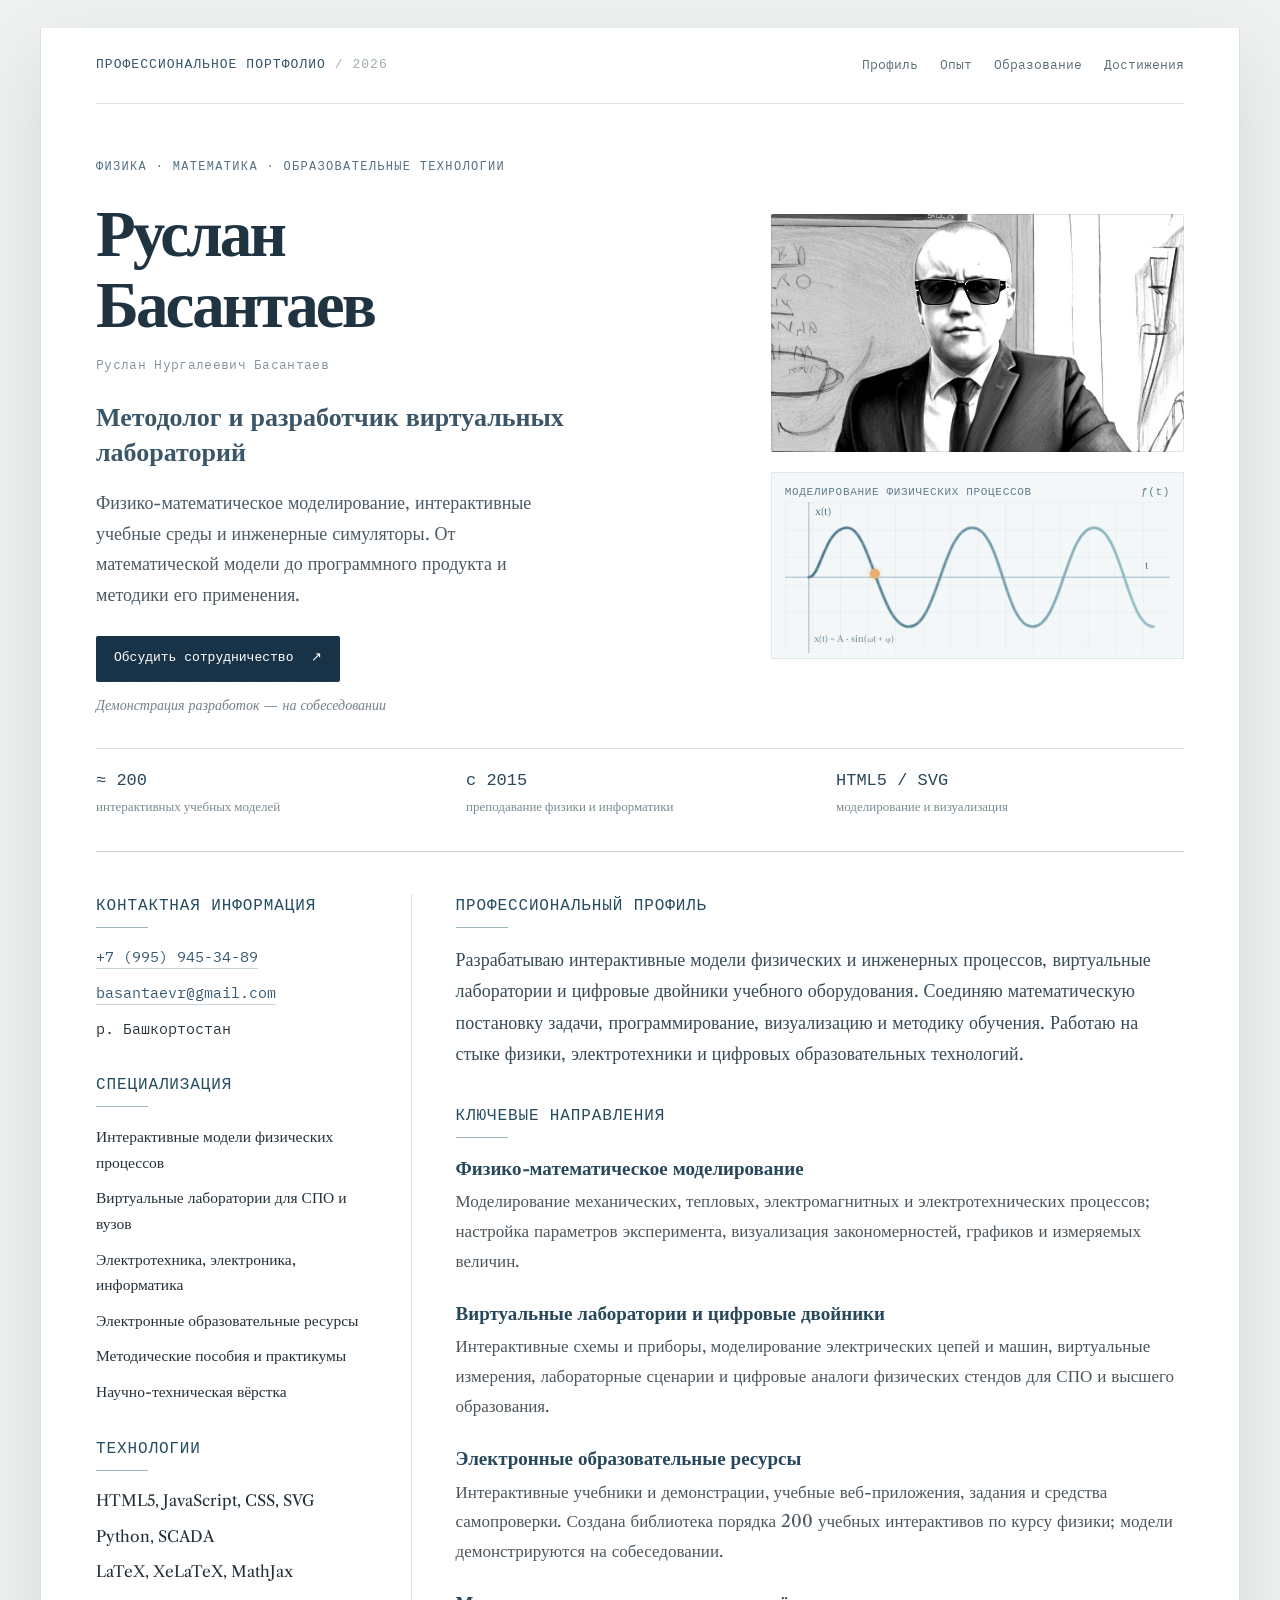
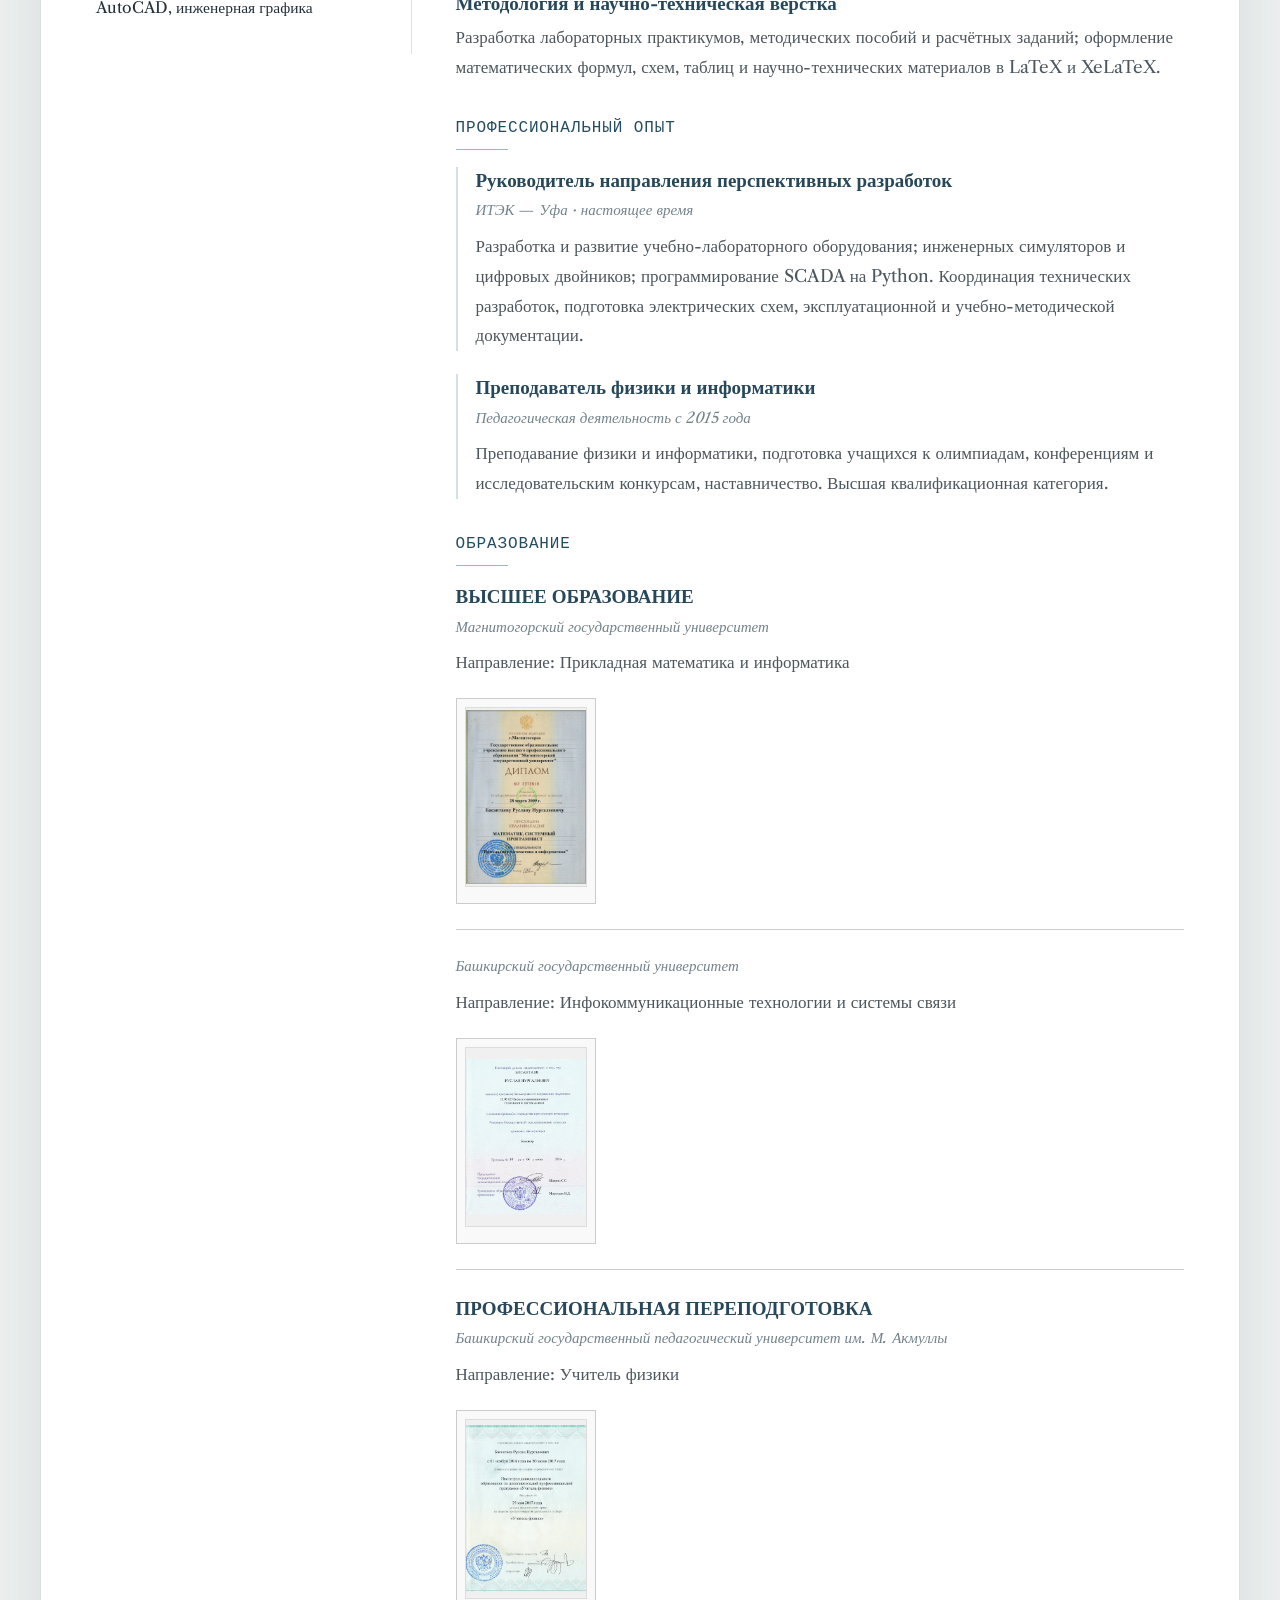
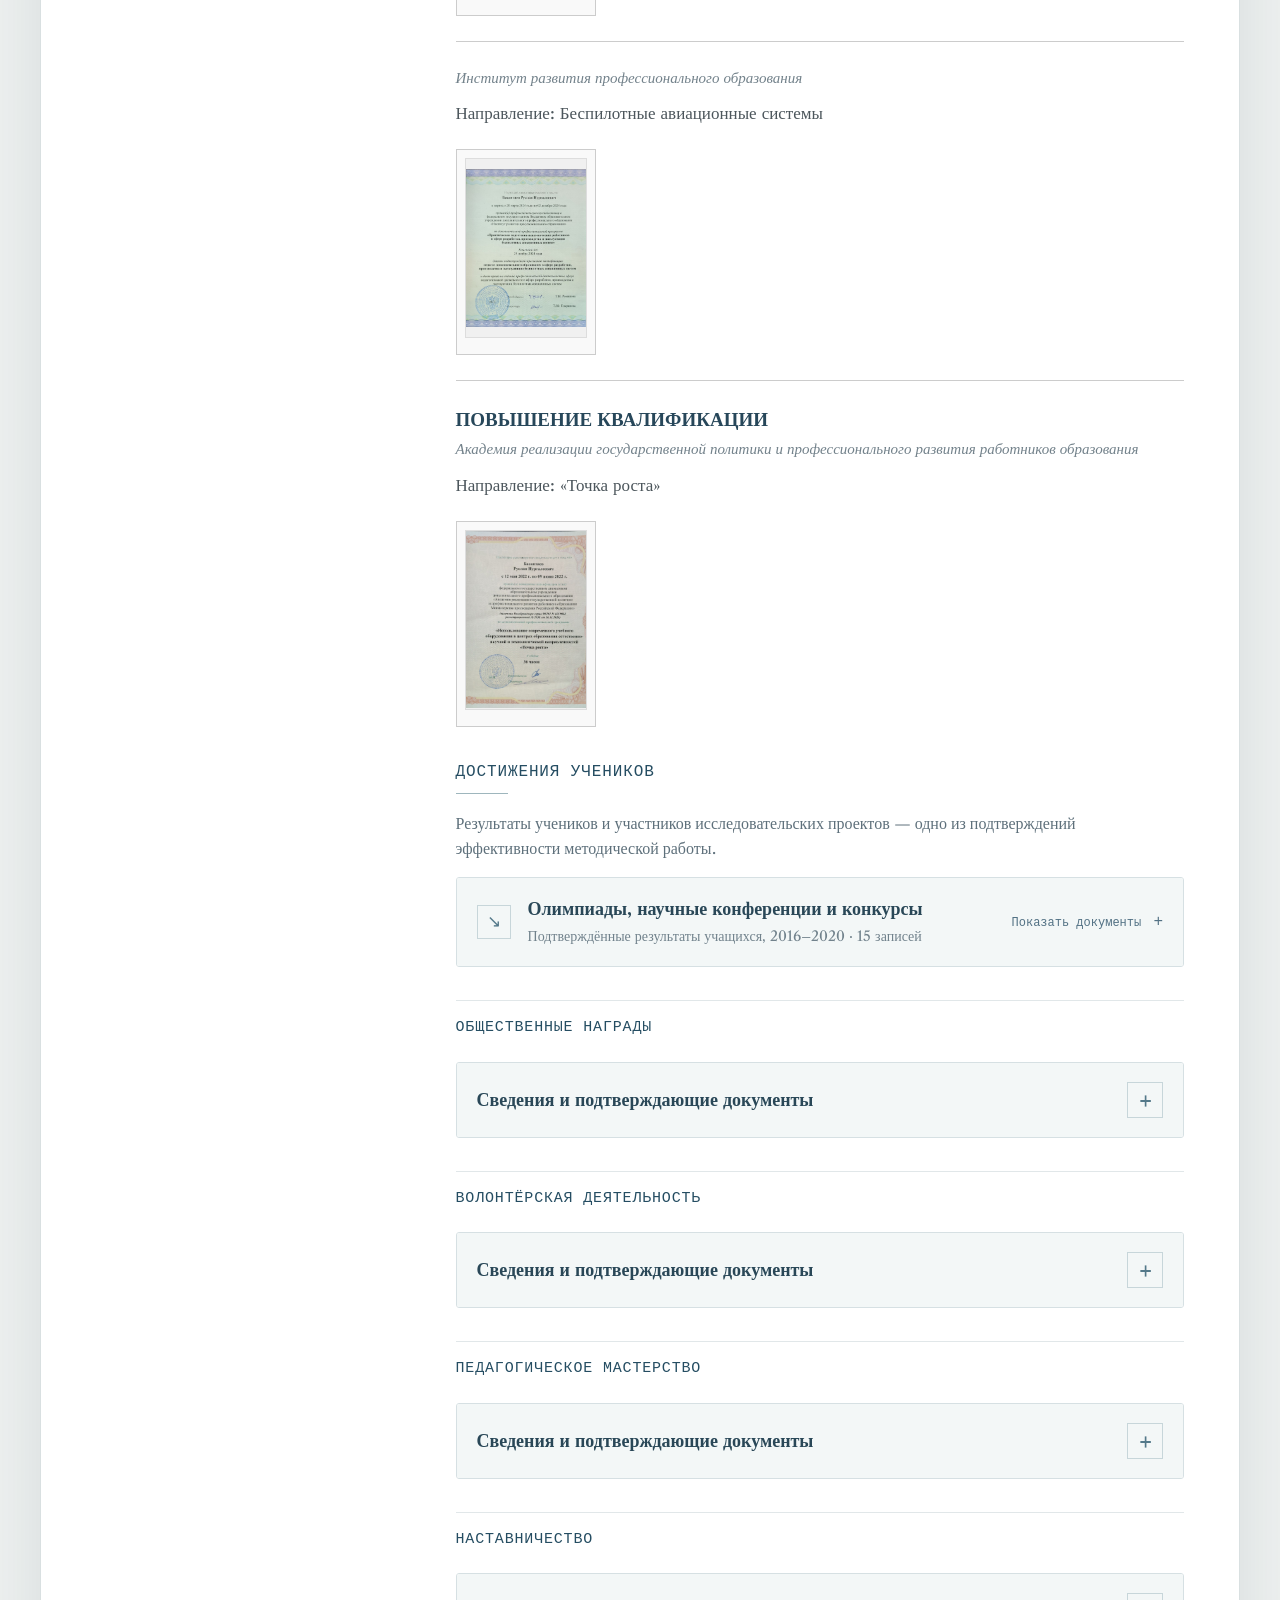
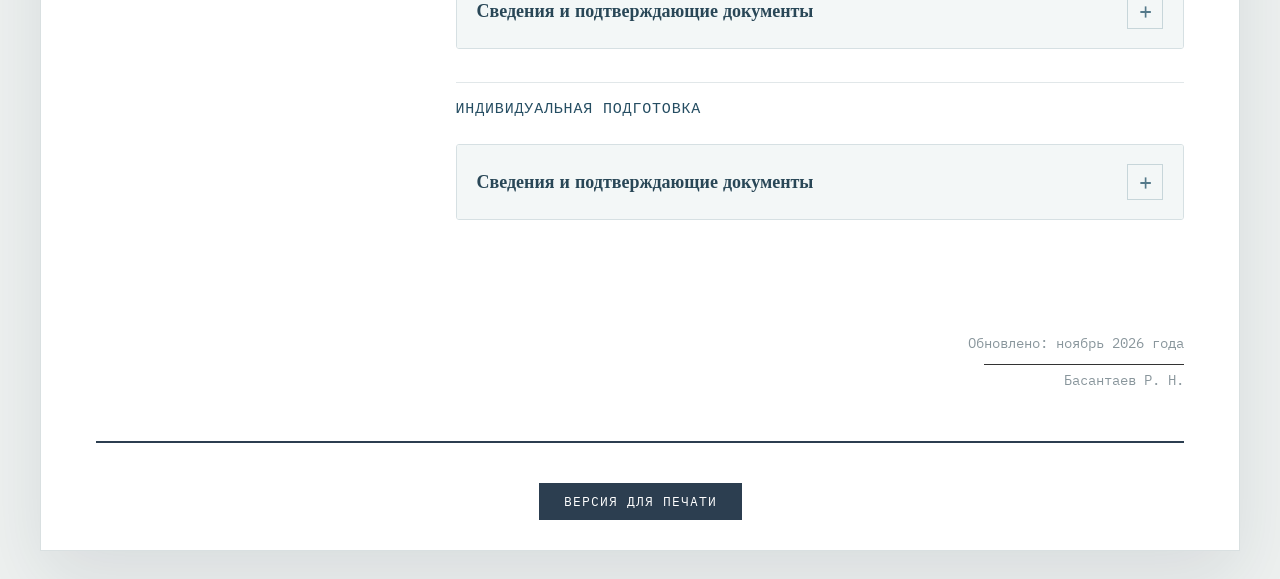
==== commit 5c134ac6: "обнова" ====
--- a/resume/index.html
+++ b/resume/index.html
@@ -12,7 +12,7 @@
 <div class="resume-container">
 <section class="portfolio-hero" id="top"><div class="hero-topline"><span class="hero-index">ПРОФЕССИОНАЛЬНОЕ ПОРТФОЛИО <span class="muted-index">/ 2026</span></span><nav aria-label="Разделы портфолио" class="hero-nav"><a href="#profile">Профиль</a><a href="#experience">Опыт</a><a href="#education">Образование</a><a href="#achievements">Достижения</a></nav></div>
 <div class="hero-layout"><div class="hero-copy"><div class="hero-kicker">ФИЗИКА · МАТЕМАТИКА · ОБРАЗОВАТЕЛЬНЫЕ ТЕХНОЛОГИИ</div><h1 class="name">Руслан<br/>Басантаев</h1><p class="hero-patronymic">Руслан Нургалеевич Басантаев</p><p class="hero-profession">Методолог и разработчик виртуальных лабораторий</p><p class="hero-description">Физико-математическое моделирование, интерактивные учебные среды и инженерные симуляторы. От математической модели до программного продукта и методики его применения.</p><div class="hero-actions"><a class="hero-main-link" href="mailto:basantaevr@gmail.com">Обсудить сотрудничество <span aria-hidden="true">↗</span></a><span class="hero-interview-note">Демонстрация разработок — на собеседовании</span></div></div>
-<div class="hero-aside"><div class="hero-photo"><img alt="Руслан Басантаев" src="0dVAI6hSGItsMBfYwSBEcs9InA6BLkmw3Iu_71qno-vrOnsrX89E6ayIf4yFvtEb_t-EjavZJ-L7IXu1hBf8FfgZ.jpg"/></div><div aria-hidden="true" class="hero-diagram"><div class="diagram-label">МОДЕЛИРОВАНИЕ КОЛЕБАТЕЛЬНЫХ ПРОЦЕССОВ <span>ƒ(t)</span></div><svg preserveaspectratio="xMidYMid meet" viewbox="0 0 420 165"><defs><pattern height="30" id="preciseGrid" patternunits="userSpaceOnUse" width="30"><path d="M 30 0 L 0 0 0 30" fill="none" stroke="#d6e1e8" stroke-width=".7"></path></pattern><lineargradient id="curveTone" x1="0" x2="1"><stop stop-color="#426e85"></stop><stop offset="1" stop-color="#95bec7"></stop></lineargradient></defs><rect fill="url(#preciseGrid)" height="165" width="420" x="0" y="0"></rect><path d="M 0 82 H 420 M 26 0 V 165" fill="none" stroke="#9db2c0" stroke-width="1"></path><g class="diagram-curve"><path d="M 26 82 C 39 82 43 28 68 28 S 104 136 135 136 S 172 28 204 28 S 239 136 270 136 S 307 28 337 28 S 373 136 402 136" fill="none" stroke="url(#curveTone)" stroke-linecap="round" stroke-width="2.8"></path></g><path class="curve-guide" d="M 26 82 C 39 82 43 28 68 28 S 104 136 135 136 S 172 28 204 28 S 239 136 270 136 S 307 28 337 28 S 373 136 402 136" fill="none" stroke="#a8c8cd" stroke-dasharray="3 9" stroke-width="1.1"></path><circle class="oscillator-point" fill="#e9af72" r="5.5"><animatemotion dur="11s" path="M 26 82 C 39 82 43 28 68 28 S 104 136 135 136 S 172 28 204 28 S 239 136 270 136 S 307 28 337 28 S 373 136 402 136" repeatcount="indefinite"></animatemotion></circle><text fill="#637b8c" font-size="11" x="33" y="14">x(t)</text><text fill="#637b8c" font-size="11" x="393" y="73">t</text><text fill="#8098a5" font-size="10" x="32" y="153">x(t) = A · sin(ωt + φ)</text></svg></div></div></div>
+<div class="hero-aside"><div class="hero-photo"><img alt="Руслан Басантаев" src="0dVAI6hSGItsMBfYwSBEcs9InA6BLkmw3Iu_71qno-vrOnsrX89E6ayIf4yFvtEb_t-EjavZJ-L7IXu1hBf8FfgZ.jpg"/></div><div aria-hidden="true" class="hero-diagram"><div class="diagram-label">МОДЕЛИРОВАНИЕ ФИЗИЧЕСКИХ ПРОЦЕССОВ <span>ƒ(t)</span></div><svg preserveaspectratio="xMidYMid meet" viewbox="0 0 420 165"><defs><pattern height="30" id="preciseGrid" patternunits="userSpaceOnUse" width="30"><path d="M 30 0 L 0 0 0 30" fill="none" stroke="#d6e1e8" stroke-width=".7"></path></pattern><lineargradient id="curveTone" x1="0" x2="1"><stop stop-color="#426e85"></stop><stop offset="1" stop-color="#95bec7"></stop></lineargradient></defs><rect fill="url(#preciseGrid)" height="165" width="420" x="0" y="0"></rect><path d="M 0 82 H 420 M 26 0 V 165" fill="none" stroke="#9db2c0" stroke-width="1"></path><g class="diagram-curve"><path d="M 26 82 C 39 82 43 28 68 28 S 104 136 135 136 S 172 28 204 28 S 239 136 270 136 S 307 28 337 28 S 373 136 402 136" fill="none" stroke="url(#curveTone)" stroke-linecap="round" stroke-width="2.8"></path></g><path class="curve-guide" d="M 26 82 C 39 82 43 28 68 28 S 104 136 135 136 S 172 28 204 28 S 239 136 270 136 S 307 28 337 28 S 373 136 402 136" fill="none" stroke="#a8c8cd" stroke-dasharray="3 9" stroke-width="1.1"></path><circle class="oscillator-point" fill="#e9af72" r="5.5"><animatemotion dur="11s" path="M 26 82 C 39 82 43 28 68 28 S 104 136 135 136 S 172 28 204 28 S 239 136 270 136 S 307 28 337 28 S 373 136 402 136" repeatcount="indefinite"></animatemotion></circle><text fill="#637b8c" font-size="11" x="33" y="14">x(t)</text><text fill="#637b8c" font-size="11" x="393" y="73">t</text><text fill="#8098a5" font-size="10" x="32" y="153">x(t) = A · sin(ωt + φ)</text></svg></div></div></div>
 <div class="hero-bottomline"><div><strong>≈ 200</strong><span>интерактивных учебных моделей</span></div><div><strong>с 2015</strong><span>преподавание физики и информатики</span></div><div><strong>HTML5 / SVG</strong><span>моделирование и визуализация</span></div></div></section>
 <section class="content">
 <div class="left-column">
